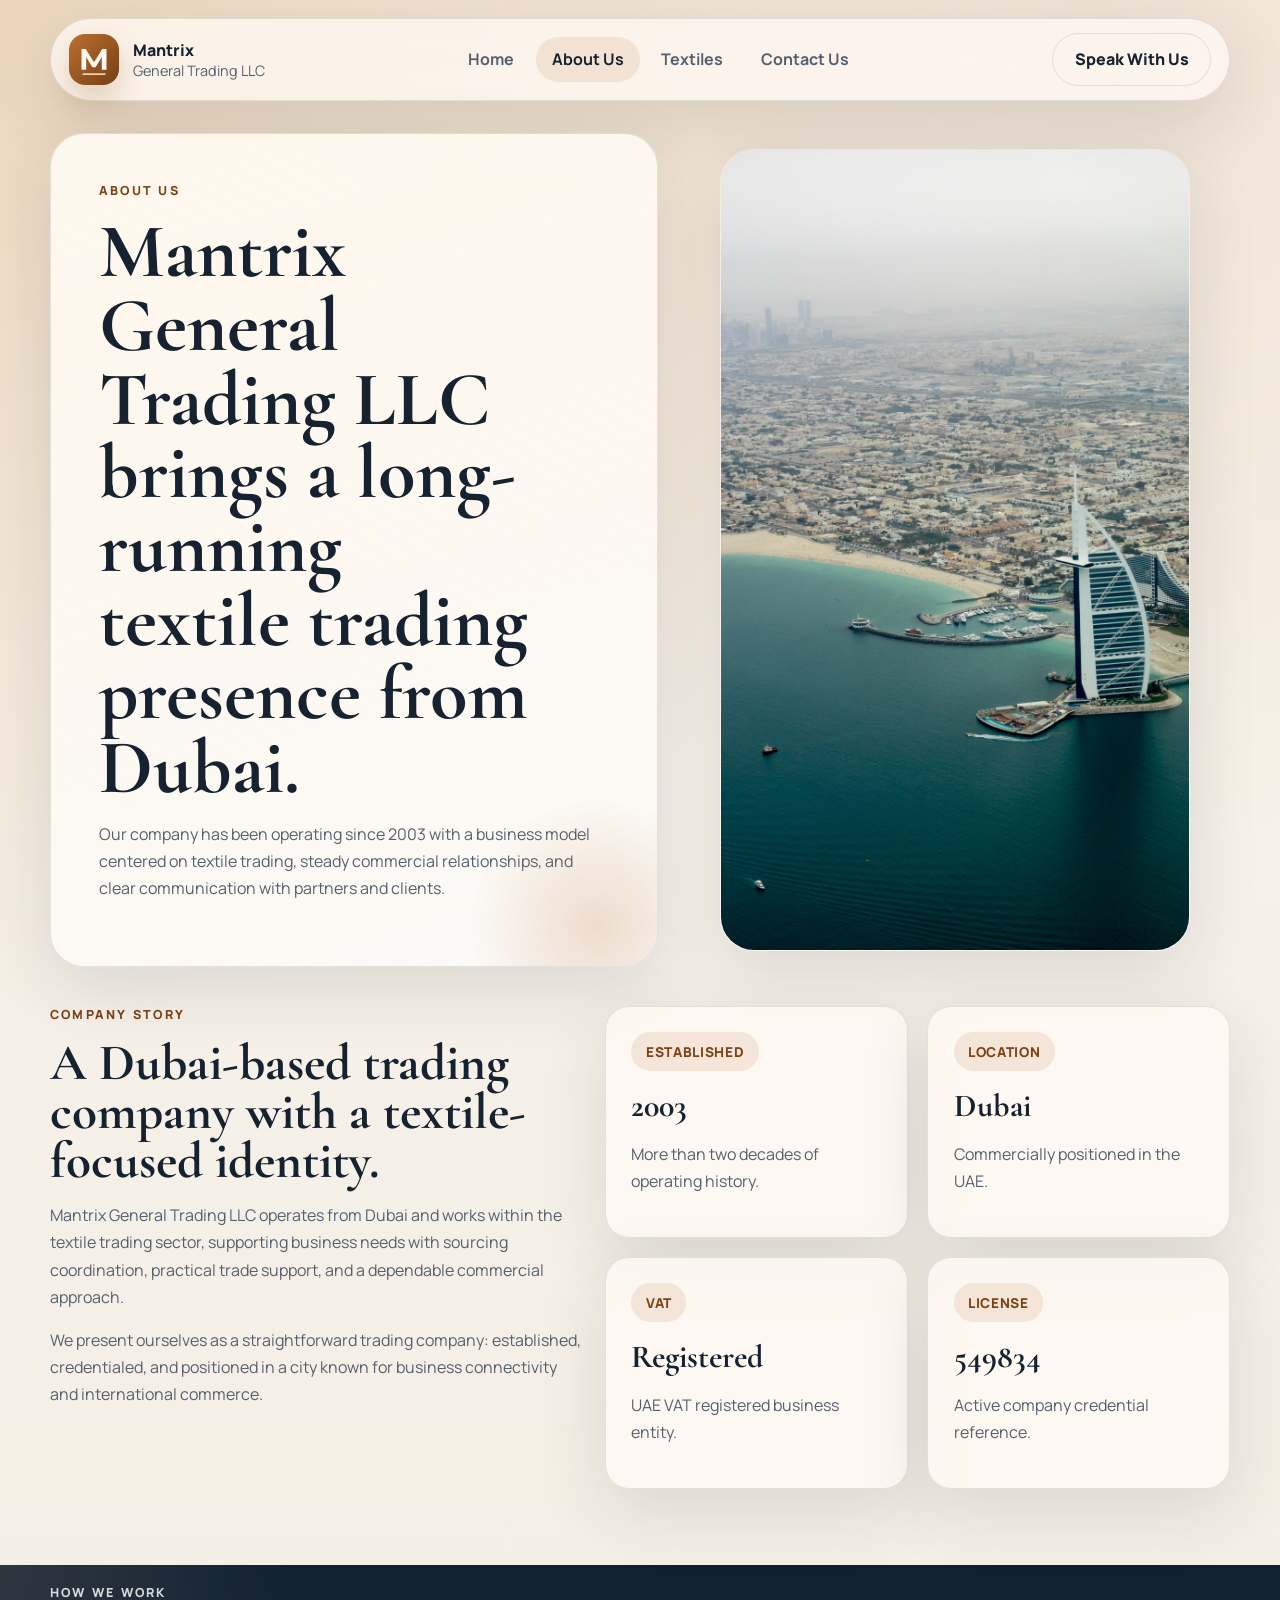
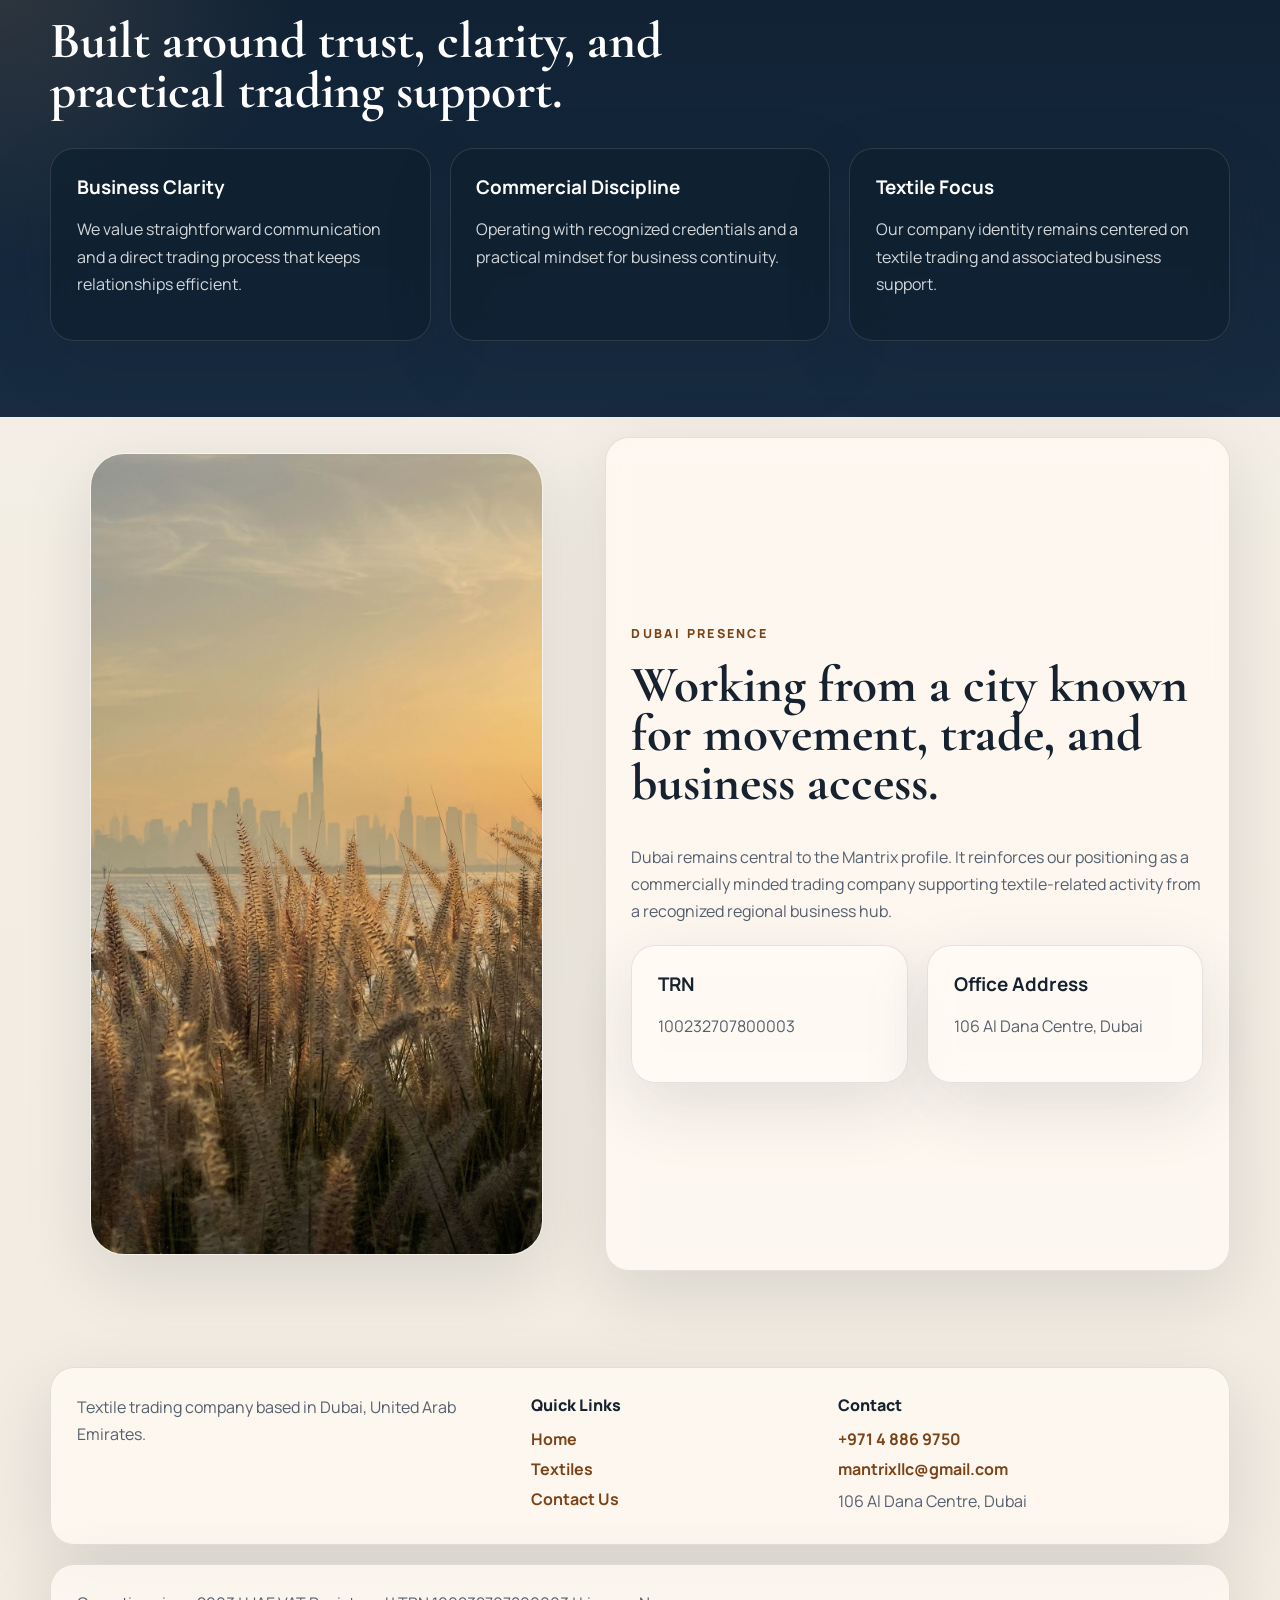
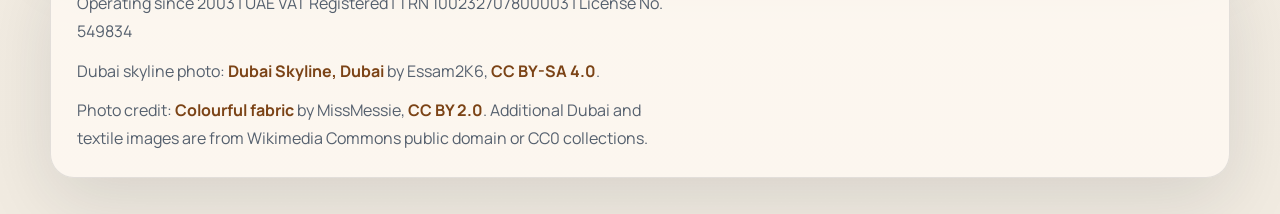
==== about.html @ de7cc956 "Remove footer website name" ====
<!DOCTYPE html>
<html lang="en">
<head>
  <meta charset="UTF-8">
  <meta name="viewport" content="width=device-width, initial-scale=1.0">
  <meta
    name="description"
    content="Learn about Mantrix General Trading LLC, a Dubai-based textile trading company operating since 2003."
  >
  <title>About Us | Mantrix General Trading LLC</title>
  <link rel="preconnect" href="https://fonts.googleapis.com">
  <link rel="preconnect" href="https://fonts.gstatic.com" crossorigin>
  <link href="https://fonts.googleapis.com/css2?family=Manrope:wght@400;500;700;800&family=Cormorant+Garamond:wght@600;700&display=swap" rel="stylesheet">
  <link rel="stylesheet" href="styles.css">
</head>
<body>
  <header class="site-header">
    <div class="shell nav-shell">
      <a class="brand" href="index.html">
        <img class="brand-logo" src="logo.svg" alt="Mantrix logo">
        <div>
          <p class="brand-name">Mantrix</p>
          <p class="brand-subtitle">General Trading LLC</p>
        </div>
      </a>
      <nav class="nav-links" aria-label="Primary navigation">
        <a class="nav-link" href="index.html">Home</a>
        <a class="nav-link is-active" href="about.html">About Us</a>
        <a class="nav-link" href="textiles.html">Textiles</a>
        <a class="nav-link" href="contact.html">Contact Us</a>
      </nav>
      <a class="button button-outline" href="contact.html">Speak With Us</a>
    </div>
  </header>

  <main>
    <section class="page-hero">
      <div class="shell page-hero-grid">
        <div class="page-hero-copy">
          <p class="eyebrow">About Us</p>
          <h1>Mantrix General Trading LLC brings a long-running textile trading presence from Dubai.</h1>
          <p class="lead">
            Our company has been operating since 2003 with a business model centered on textile trading, steady commercial
            relationships, and clear communication with partners and clients.
          </p>
        </div>
        <figure class="page-hero-image">
          <img src="images/dubai-aerial.jpg" alt="Dubai aerial view">
        </figure>
      </div>
    </section>

    <section class="section">
      <div class="shell split-layout">
        <div>
          <p class="eyebrow">Company Story</p>
          <h2>A Dubai-based trading company with a textile-focused identity.</h2>
          <p class="lead">
            Mantrix General Trading LLC operates from Dubai and works within the textile trading sector, supporting business
            needs with sourcing coordination, practical trade support, and a dependable commercial approach.
          </p>
          <p class="lead">
            We present ourselves as a straightforward trading company: established, credentialed, and positioned in a city
            known for business connectivity and international commerce.
          </p>
        </div>
        <div class="grid cards-2">
          <article class="metric-card">
            <span>Established</span>
            <strong>2003</strong>
            <p>More than two decades of operating history.</p>
          </article>
          <article class="metric-card">
            <span>Location</span>
            <strong>Dubai</strong>
            <p>Commercially positioned in the UAE.</p>
          </article>
          <article class="metric-card">
            <span>VAT</span>
            <strong>Registered</strong>
            <p>UAE VAT registered business entity.</p>
          </article>
          <article class="metric-card">
            <span>License</span>
            <strong>549834</strong>
            <p>Active company credential reference.</p>
          </article>
        </div>
      </div>
    </section>

    <section class="section section-dark">
      <div class="shell">
        <div class="section-heading section-heading-light">
          <p class="eyebrow">How We Work</p>
          <h2>Built around trust, clarity, and practical trading support.</h2>
        </div>
        <div class="grid cards-3">
          <article class="info-card info-card-dark">
            <h3>Business Clarity</h3>
            <p>We value straightforward communication and a direct trading process that keeps relationships efficient.</p>
          </article>
          <article class="info-card info-card-dark">
            <h3>Commercial Discipline</h3>
            <p>Operating with recognized credentials and a practical mindset for business continuity.</p>
          </article>
          <article class="info-card info-card-dark">
            <h3>Textile Focus</h3>
            <p>Our company identity remains centered on textile trading and associated business support.</p>
          </article>
        </div>
      </div>
    </section>

    <section class="section">
      <div class="shell feature-layout">
        <figure class="feature-image">
          <img src="images/dubai-skyline.jpg" alt="Dubai skyline view">
        </figure>
        <div class="feature-copy">
          <p class="eyebrow">Dubai Presence</p>
          <h2>Working from a city known for movement, trade, and business access.</h2>
          <p class="lead">
            Dubai remains central to the Mantrix profile. It reinforces our positioning as a commercially minded trading
            company supporting textile-related activity from a recognized regional business hub.
          </p>
          <div class="grid cards-2">
            <article class="info-card">
              <h3>TRN</h3>
              <p>100232707800003</p>
            </article>
            <article class="info-card">
              <h3>Office Address</h3>
              <p>106 Al Dana Centre, Dubai</p>
            </article>
          </div>
        </div>
      </div>
    </section>
  </main>

  <footer class="site-footer">
    <div class="shell footer-grid">
      <div>
        <p class="footer-copy">Textile trading company based in Dubai, United Arab Emirates.</p>
      </div>
      <div>
        <p class="footer-title">Quick Links</p>
        <a class="footer-link" href="index.html">Home</a>
        <a class="footer-link" href="textiles.html">Textiles</a>
        <a class="footer-link" href="contact.html">Contact Us</a>
      </div>
      <div>
        <p class="footer-title">Contact</p>
        <a class="footer-link" href="tel:+97148869750">+971 4 886 9750</a>
        <a class="footer-link" href="mailto:mantrixllc@gmail.com">mantrixllc@gmail.com</a>
        <p class="footer-copy">106 Al Dana Centre, Dubai</p>
      </div>
    </div>
    <div class="shell footer-meta">
      <p>Operating since 2003 | UAE VAT Registered | TRN 100232707800003 | License No. 549834</p>
      <p>
        Dubai skyline photo:
        <a href="https://commons.wikimedia.org/wiki/File:Dubai_Skyline,_Dubai.jpg">Dubai Skyline, Dubai</a>
        by Essam2K6,
        <a href="https://creativecommons.org/licenses/by-sa/4.0/">CC BY-SA 4.0</a>.
      </p>
      <p>
        Photo credit:
        <a href="https://commons.wikimedia.org/wiki/File:Colourful_fabric.jpg">Colourful fabric</a>
        by MissMessie,
        <a href="https://creativecommons.org/licenses/by/2.0/">CC BY 2.0</a>.
        Additional Dubai and textile images are from Wikimedia Commons public domain or CC0 collections.
      </p>
    </div>
  </footer>
</body>
</html>
---- styles.css ----
:root {
  --bg: #f4efe7;
  --surface: rgba(255, 250, 244, 0.78);
  --surface-dark: rgba(14, 31, 47, 0.72);
  --ink: #172230;
  --ink-soft: #55606e;
  --line: rgba(23, 34, 48, 0.11);
  --accent: #b46628;
  --accent-deep: #7b4316;
  --white: #ffffff;
  --shadow: 0 22px 70px rgba(26, 29, 41, 0.12);
  --radius-xl: 34px;
  --radius-lg: 24px;
  --container: 1180px;
}

* {
  box-sizing: border-box;
}

html {
  scroll-behavior: smooth;
}

body {
  margin: 0;
  color: var(--ink);
  font-family: "Manrope", sans-serif;
  background:
    radial-gradient(circle at top left, rgba(234, 211, 183, 0.9), transparent 28%),
    radial-gradient(circle at 85% 0%, rgba(180, 102, 40, 0.12), transparent 24%),
    linear-gradient(180deg, #f8f3eb 0%, #f1ebe1 100%);
}

img {
  display: block;
  max-width: 100%;
}

a {
  color: inherit;
  text-decoration: none;
}

.shell {
  width: min(calc(100% - 2rem), var(--container));
  margin: 0 auto;
}

.site-header {
  padding: 1.1rem 0 0;
}

.nav-shell {
  display: flex;
  align-items: center;
  justify-content: space-between;
  gap: 1rem;
  padding: 0.9rem 1.1rem;
  border: 1px solid var(--line);
  border-radius: 999px;
  background: rgba(255, 250, 244, 0.74);
  backdrop-filter: blur(18px);
  box-shadow: var(--shadow);
}

.brand {
  display: inline-flex;
  align-items: center;
  gap: 0.85rem;
}

.brand-logo {
  width: 3.15rem;
  height: 3.15rem;
  border-radius: 1rem;
  box-shadow: 0 14px 28px rgba(125, 68, 24, 0.2);
}

.brand-name,
.brand-subtitle,
.eyebrow,
.footer-title,
.footer-copy {
  margin: 0;
}

.brand-name {
  font-weight: 800;
  font-size: 1rem;
}

.brand-subtitle {
  font-size: 0.9rem;
  color: var(--ink-soft);
}

.nav-links {
  display: flex;
  flex-wrap: wrap;
  gap: 0.35rem;
  justify-content: center;
}

.nav-link {
  padding: 0.72rem 1rem;
  border-radius: 999px;
  font-weight: 700;
  color: var(--ink-soft);
}

.nav-link:hover,
.nav-link.is-active {
  background: rgba(180, 102, 40, 0.12);
  color: var(--ink);
}

.button {
  display: inline-flex;
  align-items: center;
  justify-content: center;
  min-height: 3rem;
  padding: 0.9rem 1.35rem;
  border-radius: 999px;
  border: 1px solid transparent;
  background: linear-gradient(135deg, var(--accent), var(--accent-deep));
  color: var(--white);
  font-weight: 800;
}

.button-outline,
.button-ghost {
  background: transparent;
  color: var(--ink);
  border-color: var(--line);
}

.hero-home,
.page-hero {
  padding: 2rem 0 1.2rem;
}

.hero-grid,
.page-hero-grid,
.split-layout,
.feature-layout,
.contact-layout,
.showcase-layout {
  display: grid;
  gap: 1.4rem;
}

.hero-grid,
.page-hero-grid {
  grid-template-columns: minmax(0, 1.05fr) minmax(320px, 0.95fr);
  align-items: stretch;
}

.hero-copy,
.page-hero-copy,
.detail-card,
.info-card,
.metric-card,
.contact-panel,
.cta-panel,
.feature-copy {
  border: 1px solid var(--line);
  box-shadow: var(--shadow);
}

.hero-copy,
.page-hero-copy {
  padding: 3rem;
  border-radius: var(--radius-xl);
  background: linear-gradient(160deg, rgba(255, 249, 240, 0.96), rgba(255, 255, 255, 0.64));
  position: relative;
  overflow: hidden;
}

.hero-copy::after,
.page-hero-copy::after {
  content: "";
  position: absolute;
  width: 260px;
  height: 260px;
  right: -70px;
  bottom: -90px;
  border-radius: 50%;
  background: radial-gradient(circle, rgba(180, 102, 40, 0.2), transparent 70%);
}

.hero-visual,
.visual-stack {
  display: grid;
  gap: 1rem;
}

.hero-visual {
  grid-template-columns: minmax(0, 1.08fr) minmax(0, 0.92fr);
  align-items: stretch;
}

.photo-card,
.page-hero-image,
.feature-image,
.gallery-card {
  overflow: hidden;
  border-radius: var(--radius-xl);
  box-shadow: var(--shadow);
  border: 1px solid rgba(255, 255, 255, 0.32);
}

.page-hero-image,
.feature-image {
  min-height: 420px;
}

.photo-card img,
.page-hero-image img,
.feature-image img,
.gallery-card img {
  width: 100%;
  height: 100%;
  object-fit: cover;
}

.photo-tall {
  min-height: 600px;
}

.photo-short {
  min-height: 250px;
}

.detail-card,
.info-card,
.metric-card,
.contact-panel,
.cta-panel,
.feature-copy {
  padding: 1.6rem;
  border-radius: var(--radius-lg);
  background: var(--surface);
  backdrop-filter: blur(14px);
}

.eyebrow {
  margin-bottom: 1rem;
  text-transform: uppercase;
  letter-spacing: 0.18em;
  font-size: 0.78rem;
  color: var(--accent-deep);
  font-weight: 800;
}

h1,
h2,
h3 {
  margin-top: 0;
}

h1,
h2 {
  font-family: "Cormorant Garamond", serif;
  line-height: 0.96;
}

h1 {
  font-size: clamp(3rem, 6vw, 5.6rem);
  margin-bottom: 1rem;
  max-width: 12ch;
}

h2 {
  font-size: clamp(2.2rem, 4vw, 3.35rem);
  margin-bottom: 1rem;
}

h3 {
  font-size: 1.18rem;
  margin-bottom: 0.7rem;
}

.lead,
.detail-card p,
.info-card p,
.metric-card p,
.contact-panel p,
.footer-copy,
.gallery-card span,
.footer-meta p {
  color: var(--ink-soft);
  line-height: 1.7;
}

.hero-actions,
.cta-actions {
  display: flex;
  flex-wrap: wrap;
  gap: 0.85rem;
}

.hero-actions {
  margin-top: 1.8rem;
}

.hero-points {
  display: flex;
  flex-wrap: wrap;
  gap: 0.75rem;
  margin-top: 2rem;
}

.hero-points span,
.metric-card span {
  display: inline-flex;
  align-items: center;
  padding: 0.65rem 0.9rem;
  border-radius: 999px;
  background: rgba(180, 102, 40, 0.12);
  color: var(--accent-deep);
  font-size: 0.85rem;
  font-weight: 800;
  letter-spacing: 0.05em;
  text-transform: uppercase;
}

.section {
  padding: 1.2rem 0 4.8rem;
}

.section-dark {
  background:
    radial-gradient(circle at top left, rgba(224, 176, 124, 0.15), transparent 22%),
    linear-gradient(180deg, #102133 0%, #172b41 100%);
  color: var(--white);
}

.section-heading {
  max-width: 760px;
  margin-bottom: 2rem;
}

.section-heading-light h2,
.section-heading-light .eyebrow {
  color: var(--white);
}

.section-heading-light .eyebrow {
  opacity: 0.82;
}

.grid {
  display: grid;
  gap: 1.2rem;
}

.cards-2 {
  grid-template-columns: repeat(2, minmax(0, 1fr));
}

.cards-3,
.gallery-grid {
  grid-template-columns: repeat(3, minmax(0, 1fr));
}

.split-layout,
.feature-layout,
.contact-layout {
  grid-template-columns: minmax(0, 0.92fr) minmax(0, 1.08fr);
  align-items: start;
}

.feature-layout {
  align-items: stretch;
}

.feature-copy {
  display: grid;
  align-content: center;
  gap: 0.2rem;
}

.feature-copy-light,
.info-card-dark {
  background: var(--surface-dark);
  border-color: rgba(255, 255, 255, 0.12);
}

.feature-copy-light h2,
.feature-copy-light .lead,
.feature-copy-light .eyebrow,
.info-card-dark h3,
.info-card-dark p {
  color: var(--white);
}

.feature-copy-light .lead,
.info-card-dark p {
  opacity: 0.82;
}

.metric-card strong {
  display: block;
  margin: 0.9rem 0 0.45rem;
  font-size: 2rem;
  font-family: "Cormorant Garamond", serif;
}

.gallery-card {
  display: grid;
  background: rgba(255, 255, 255, 0.09);
}

.gallery-card img {
  min-height: 300px;
}

.gallery-card figcaption {
  display: grid;
  gap: 0.35rem;
  padding: 1.1rem 1.2rem 1.3rem;
  background: rgba(255, 250, 244, 0.93);
  color: var(--ink);
}

.gallery-card strong {
  font-size: 1rem;
}

.cta-panel {
  display: flex;
  align-items: center;
  justify-content: space-between;
  gap: 1.2rem;
  background: linear-gradient(135deg, #fff8ef, #f0ddc7);
}

.contact-layout {
  grid-template-columns: repeat(2, minmax(0, 1fr));
}

.contact-panel h2 {
  font-size: clamp(2rem, 3vw, 2.7rem);
}

.contact-list p {
  margin: 0 0 0.9rem;
}

.contact-list a,
.footer-link,
.footer-meta a {
  color: var(--accent-deep);
  font-weight: 700;
}

.site-footer {
  padding: 0 0 2.2rem;
}

.footer-grid,
.footer-meta {
  margin-top: 1.2rem;
  padding: 1.6rem;
  border-radius: var(--radius-lg);
  border: 1px solid var(--line);
  background: rgba(255, 250, 244, 0.76);
  box-shadow: var(--shadow);
}

.footer-grid {
  display: grid;
  grid-template-columns: 1.2fr 0.8fr 1fr;
  gap: 1rem;
}

.footer-title {
  margin-bottom: 0.75rem;
  font-weight: 800;
}

.footer-link {
  display: block;
  margin-bottom: 0.5rem;
}

.footer-meta {
  display: flex;
  flex-wrap: wrap;
  justify-content: space-between;
  gap: 0.8rem 2rem;
}

.footer-meta p {
  margin: 0;
  max-width: 600px;
}

@media (max-width: 1100px) {
  .nav-shell {
    flex-wrap: wrap;
    justify-content: center;
  }

  .hero-grid,
  .page-hero-grid,
  .split-layout,
  .feature-layout,
  .contact-layout {
    grid-template-columns: 1fr;
  }

  .photo-tall {
    min-height: 420px;
  }
}

@media (max-width: 820px) {
  .hero-visual,
  .cards-2,
  .cards-3,
  .gallery-grid,
  .footer-grid {
    grid-template-columns: 1fr;
  }

  .hero-copy,
  .page-hero-copy {
    padding: 2.2rem;
  }

  .cta-panel {
    flex-direction: column;
    align-items: flex-start;
  }
}

@media (max-width: 640px) {
  .site-header {
    padding-top: 0.8rem;
  }

  .nav-shell {
    padding: 1rem;
    border-radius: 26px;
  }

  .nav-links {
    width: 100%;
  }

  .nav-link {
    flex: 1 1 120px;
    text-align: center;
  }

  h1 {
    font-size: clamp(2.5rem, 14vw, 4rem);
    max-width: 100%;
  }

  h2 {
    line-height: 1;
  }

  .hero-copy,
  .page-hero-copy,
  .detail-card,
  .info-card,
  .metric-card,
  .contact-panel,
  .cta-panel,
  .feature-copy,
  .footer-grid,
  .footer-meta {
    padding: 1.35rem;
  }

  .photo-tall,
  .photo-short,
  .gallery-card img {
    min-height: 240px;
  }
}
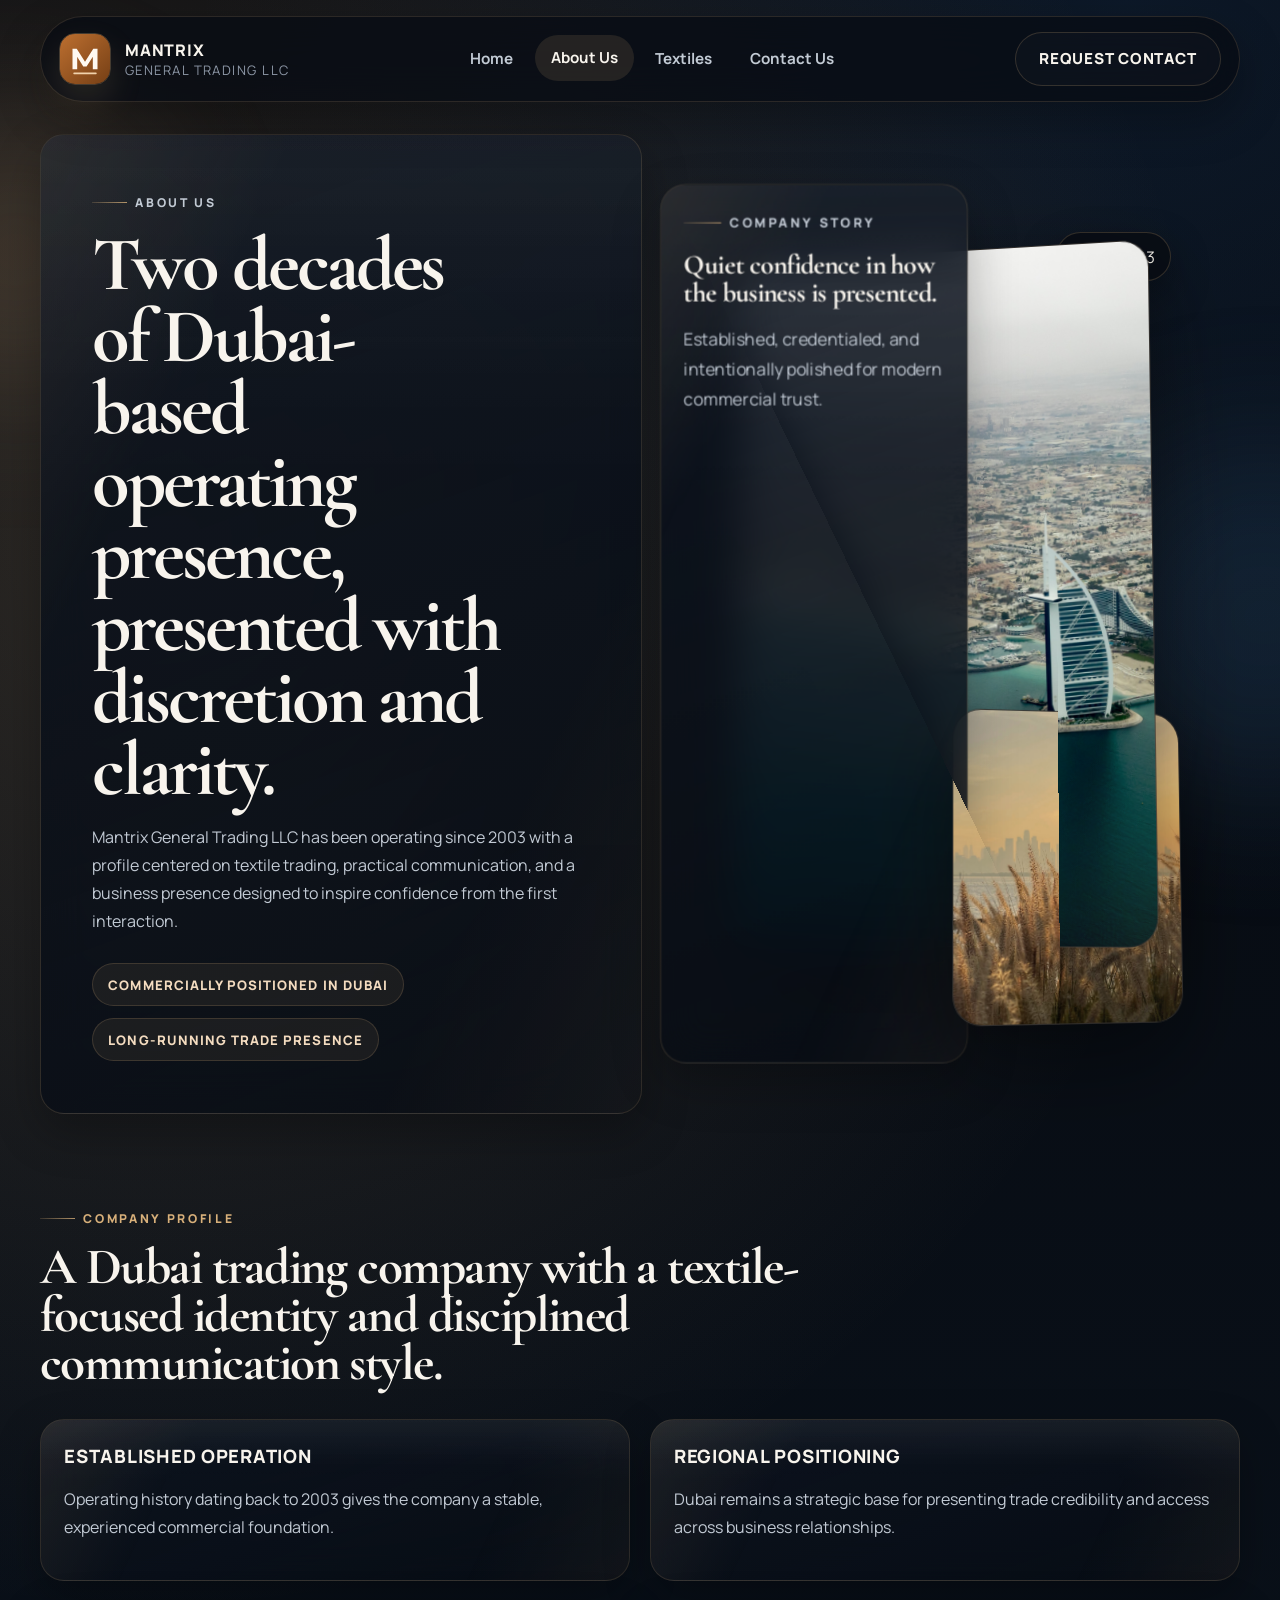
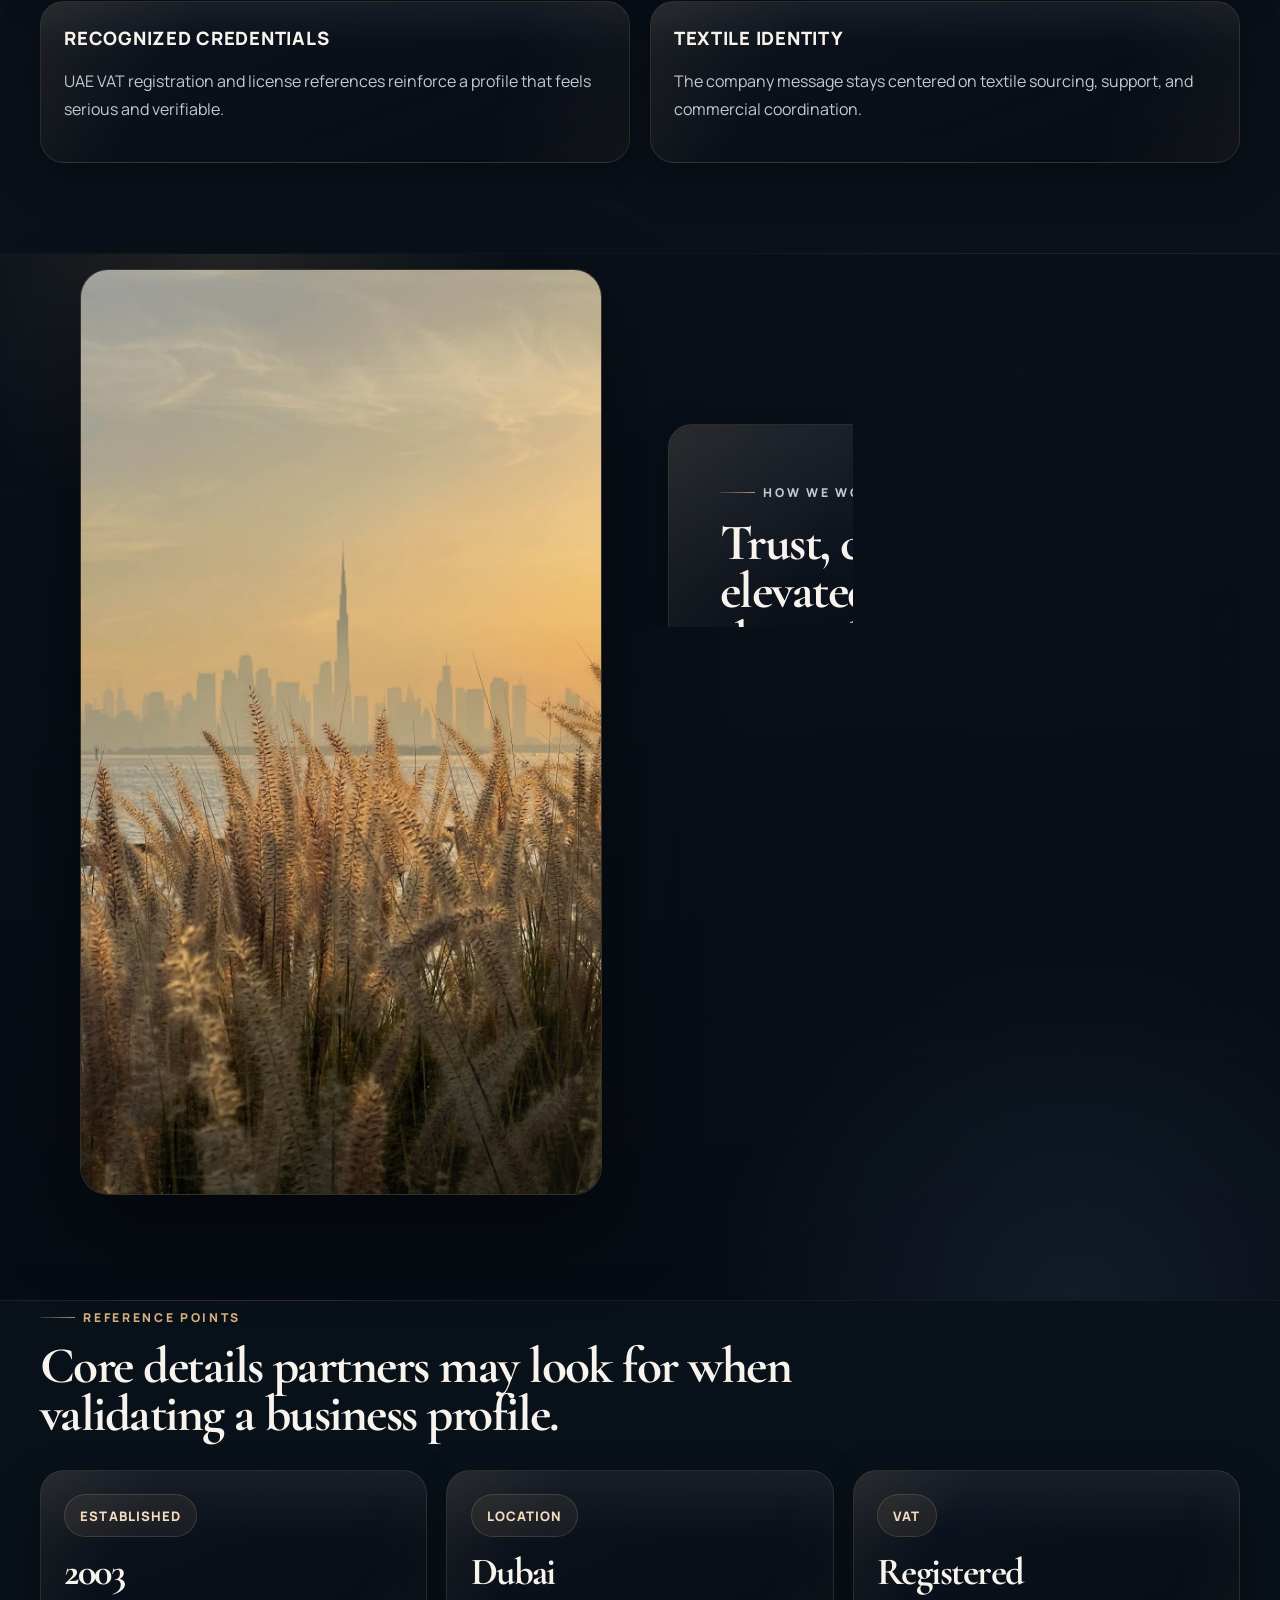
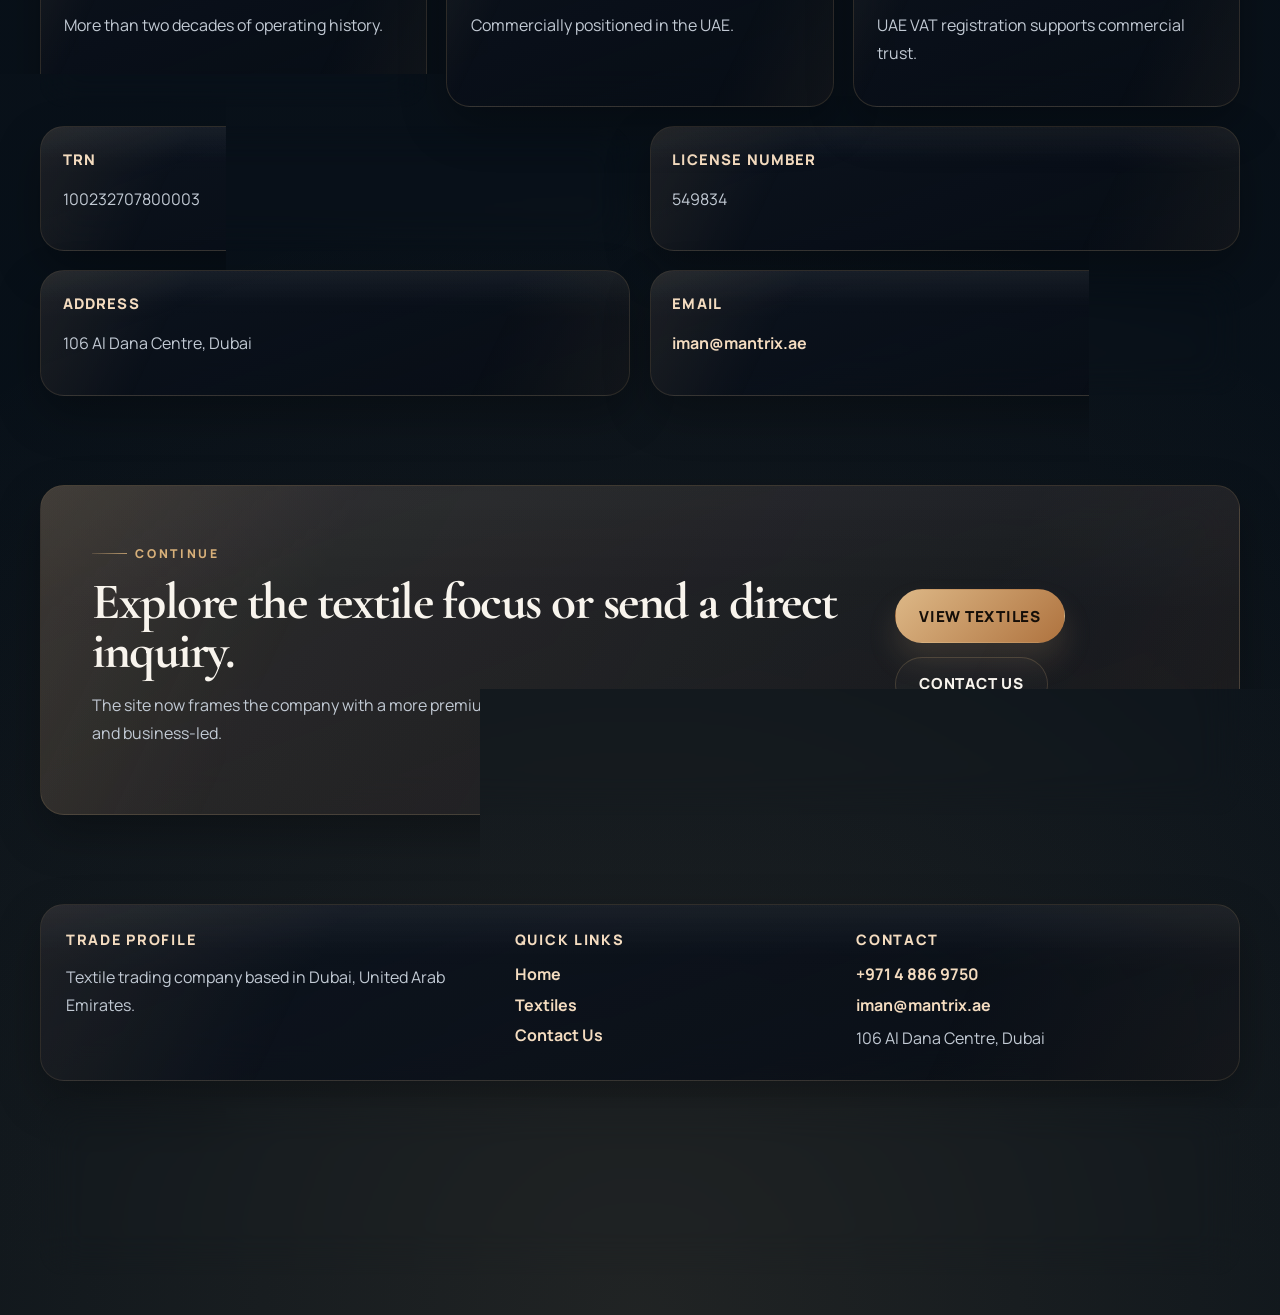
==== commit 77e1ed77: "Upgrade contact flow and luxury redesign" ====
--- a/about.html
+++ b/about.html
@@ -12,6 +12,7 @@
   <link rel="preconnect" href="https://fonts.gstatic.com" crossorigin>
   <link href="https://fonts.googleapis.com/css2?family=Manrope:wght@400;500;700;800&family=Cormorant+Garamond:wght@600;700&display=swap" rel="stylesheet">
   <link rel="stylesheet" href="styles.css">
+  <script src="script.js" defer></script>
 </head>
 <body>
   <header class="site-header">
@@ -29,111 +30,149 @@
         <a class="nav-link" href="textiles.html">Textiles</a>
         <a class="nav-link" href="contact.html">Contact Us</a>
       </nav>
-      <a class="button button-outline" href="contact.html">Speak With Us</a>
+      <a class="button button-secondary" href="contact.html">Request Contact</a>
     </div>
   </header>
 
   <main>
     <section class="page-hero">
       <div class="shell page-hero-grid">
-        <div class="page-hero-copy">
+        <div class="page-hero-copy" data-reveal>
           <p class="eyebrow">About Us</p>
-          <h1>Mantrix General Trading LLC brings a long-running textile trading presence from Dubai.</h1>
+          <h1>Two decades of Dubai-based operating presence, presented with discretion and clarity.</h1>
           <p class="lead">
-            Our company has been operating since 2003 with a business model centered on textile trading, steady commercial
-            relationships, and clear communication with partners and clients.
+            Mantrix General Trading LLC has been operating since 2003 with a profile centered on textile trading,
+            practical communication, and a business presence designed to inspire confidence from the first interaction.
           </p>
-        </div>
-        <figure class="page-hero-image">
-          <img src="images/dubai-aerial.jpg" alt="Dubai aerial view">
+          <div class="hero-points">
+            <span>Commercially Positioned In Dubai</span>
+            <span>Long-Running Trade Presence</span>
+          </div>
+        </div>
+        <div class="mini-stage" data-tilt-stage data-reveal>
+          <div class="mini-stage-inner">
+            <figure class="mini-card mini-card-main">
+              <img src="images/dubai-aerial.jpg" alt="Dubai aerial view">
+            </figure>
+            <figure class="mini-card mini-card-accent">
+              <img src="images/dubai-skyline.jpg" alt="Dubai skyline">
+            </figure>
+            <div class="mini-pill">Since 2003</div>
+            <article class="scene-note mini-note">
+              <p class="eyebrow">Company Story</p>
+              <h2>Quiet confidence in how the business is presented.</h2>
+              <p>Established, credentialed, and intentionally polished for modern commercial trust.</p>
+            </article>
+          </div>
+        </div>
+      </div>
+    </section>
+
+    <section class="section">
+      <div class="shell">
+        <div class="section-head" data-reveal>
+          <p class="eyebrow">Company Profile</p>
+          <h2>A Dubai trading company with a textile-focused identity and disciplined communication style.</h2>
+        </div>
+        <div class="cards-grid cards-two">
+          <article class="info-card" data-reveal>
+            <h3>Established Operation</h3>
+            <p>Operating history dating back to 2003 gives the company a stable, experienced commercial foundation.</p>
+          </article>
+          <article class="info-card" data-reveal>
+            <h3>Regional Positioning</h3>
+            <p>Dubai remains a strategic base for presenting trade credibility and access across business relationships.</p>
+          </article>
+          <article class="info-card" data-reveal>
+            <h3>Recognized Credentials</h3>
+            <p>UAE VAT registration and license references reinforce a profile that feels serious and verifiable.</p>
+          </article>
+          <article class="info-card" data-reveal>
+            <h3>Textile Identity</h3>
+            <p>The company message stays centered on textile sourcing, support, and commercial coordination.</p>
+          </article>
+        </div>
+      </div>
+    </section>
+
+    <section class="section section-dark">
+      <div class="shell feature-layout">
+        <figure class="media-card" data-reveal>
+          <img src="images/dubai-skyline.jpg" alt="Dubai skyline view">
         </figure>
+        <div class="feature-copy" data-reveal>
+          <p class="eyebrow">How We Work</p>
+          <h2>Trust, clarity, and a more elevated business tone shape the Mantrix approach.</h2>
+          <p class="lead">
+            The updated presentation reflects the way the business wants to be perceived: composed, confident, and ready
+            for direct commercial conversation rather than cluttered marketing language.
+          </p>
+          <ul>
+            <li>Clear communication that supports efficient business decisions.</li>
+            <li>Practical commercial tone suited to textile trade relationships.</li>
+            <li>Premium visual polish without losing credibility or restraint.</li>
+          </ul>
+        </div>
       </div>
     </section>
 
     <section class="section">
-      <div class="shell split-layout">
-        <div>
-          <p class="eyebrow">Company Story</p>
-          <h2>A Dubai-based trading company with a textile-focused identity.</h2>
-          <p class="lead">
-            Mantrix General Trading LLC operates from Dubai and works within the textile trading sector, supporting business
-            needs with sourcing coordination, practical trade support, and a dependable commercial approach.
-          </p>
-          <p class="lead">
-            We present ourselves as a straightforward trading company: established, credentialed, and positioned in a city
-            known for business connectivity and international commerce.
-          </p>
-        </div>
-        <div class="grid cards-2">
-          <article class="metric-card">
+      <div class="shell">
+        <div class="section-head" data-reveal>
+          <p class="eyebrow">Reference Points</p>
+          <h2>Core details partners may look for when validating a business profile.</h2>
+        </div>
+        <div class="hero-metrics">
+          <article class="metric-card" data-reveal>
             <span>Established</span>
             <strong>2003</strong>
             <p>More than two decades of operating history.</p>
           </article>
-          <article class="metric-card">
+          <article class="metric-card" data-reveal>
             <span>Location</span>
             <strong>Dubai</strong>
             <p>Commercially positioned in the UAE.</p>
           </article>
-          <article class="metric-card">
+          <article class="metric-card" data-reveal>
             <span>VAT</span>
             <strong>Registered</strong>
-            <p>UAE VAT registered business entity.</p>
-          </article>
-          <article class="metric-card">
-            <span>License</span>
-            <strong>549834</strong>
-            <p>Active company credential reference.</p>
-          </article>
-        </div>
-      </div>
-    </section>
-
-    <section class="section section-dark">
-      <div class="shell">
-        <div class="section-heading section-heading-light">
-          <p class="eyebrow">How We Work</p>
-          <h2>Built around trust, clarity, and practical trading support.</h2>
-        </div>
-        <div class="grid cards-3">
-          <article class="info-card info-card-dark">
-            <h3>Business Clarity</h3>
-            <p>We value straightforward communication and a direct trading process that keeps relationships efficient.</p>
-          </article>
-          <article class="info-card info-card-dark">
-            <h3>Commercial Discipline</h3>
-            <p>Operating with recognized credentials and a practical mindset for business continuity.</p>
-          </article>
-          <article class="info-card info-card-dark">
-            <h3>Textile Focus</h3>
-            <p>Our company identity remains centered on textile trading and associated business support.</p>
+            <p>UAE VAT registration supports commercial trust.</p>
+          </article>
+        </div>
+        <div class="detail-grid">
+          <article class="detail-panel" data-reveal>
+            <strong>TRN</strong>
+            <p>100232707800003</p>
+          </article>
+          <article class="detail-panel" data-reveal>
+            <strong>License Number</strong>
+            <p>549834</p>
+          </article>
+          <article class="detail-panel" data-reveal>
+            <strong>Address</strong>
+            <p>106 Al Dana Centre, Dubai</p>
+          </article>
+          <article class="detail-panel" data-reveal>
+            <strong>Email</strong>
+            <p><a href="mailto:iman@mantrix.ae">iman@mantrix.ae</a></p>
           </article>
         </div>
       </div>
     </section>
 
     <section class="section">
-      <div class="shell feature-layout">
-        <figure class="feature-image">
-          <img src="images/dubai-skyline.jpg" alt="Dubai skyline view">
-        </figure>
-        <div class="feature-copy">
-          <p class="eyebrow">Dubai Presence</p>
-          <h2>Working from a city known for movement, trade, and business access.</h2>
+      <div class="shell cta-panel" data-reveal>
+        <div>
+          <p class="eyebrow">Continue</p>
+          <h2>Explore the textile focus or send a direct inquiry.</h2>
           <p class="lead">
-            Dubai remains central to the Mantrix profile. It reinforces our positioning as a commercially minded trading
-            company supporting textile-related activity from a recognized regional business hub.
+            The site now frames the company with a more premium visual language while keeping the facts practical and
+            business-led.
           </p>
-          <div class="grid cards-2">
-            <article class="info-card">
-              <h3>TRN</h3>
-              <p>100232707800003</p>
-            </article>
-            <article class="info-card">
-              <h3>Office Address</h3>
-              <p>106 Al Dana Centre, Dubai</p>
-            </article>
-          </div>
+        </div>
+        <div class="cta-actions">
+          <a class="button" href="textiles.html">View Textiles</a>
+          <a class="button button-ghost" href="contact.html">Contact Us</a>
         </div>
       </div>
     </section>
@@ -142,6 +181,7 @@
   <footer class="site-footer">
     <div class="shell footer-grid">
       <div>
+        <p class="footer-title">Trade Profile</p>
         <p class="footer-copy">Textile trading company based in Dubai, United Arab Emirates.</p>
       </div>
       <div>
@@ -153,25 +193,13 @@
       <div>
         <p class="footer-title">Contact</p>
         <a class="footer-link" href="tel:+97148869750">+971 4 886 9750</a>
-        <a class="footer-link" href="mailto:mantrixllc@gmail.com">mantrixllc@gmail.com</a>
+        <a class="footer-link" href="mailto:iman@mantrix.ae">iman@mantrix.ae</a>
         <p class="footer-copy">106 Al Dana Centre, Dubai</p>
       </div>
     </div>
     <div class="shell footer-meta">
       <p>Operating since 2003 | UAE VAT Registered | TRN 100232707800003 | License No. 549834</p>
-      <p>
-        Dubai skyline photo:
-        <a href="https://commons.wikimedia.org/wiki/File:Dubai_Skyline,_Dubai.jpg">Dubai Skyline, Dubai</a>
-        by Essam2K6,
-        <a href="https://creativecommons.org/licenses/by-sa/4.0/">CC BY-SA 4.0</a>.
-      </p>
-      <p>
-        Photo credit:
-        <a href="https://commons.wikimedia.org/wiki/File:Colourful_fabric.jpg">Colourful fabric</a>
-        by MissMessie,
-        <a href="https://creativecommons.org/licenses/by/2.0/">CC BY 2.0</a>.
-        Additional Dubai and textile images are from Wikimedia Commons public domain or CC0 collections.
-      </p>
+      <p>Dubai and textile imagery sourced from previously credited Wikimedia Commons assets.</p>
     </div>
   </footer>
 </body>
--- a/styles.css
+++ b/styles.css
@@ -1,17 +1,21 @@
 :root {
-  --bg: #f4efe7;
-  --surface: rgba(255, 250, 244, 0.78);
-  --surface-dark: rgba(14, 31, 47, 0.72);
-  --ink: #172230;
-  --ink-soft: #55606e;
-  --line: rgba(23, 34, 48, 0.11);
-  --accent: #b46628;
-  --accent-deep: #7b4316;
-  --white: #ffffff;
-  --shadow: 0 22px 70px rgba(26, 29, 41, 0.12);
+  --bg: #060a11;
+  --bg-deep: #0a1019;
+  --surface: rgba(11, 18, 29, 0.74);
+  --surface-strong: rgba(13, 21, 33, 0.9);
+  --line: rgba(216, 176, 122, 0.18);
+  --line-strong: rgba(216, 176, 122, 0.34);
+  --gold: #d8b07a;
+  --gold-deep: #9f6739;
+  --gold-soft: #f4dcc0;
+  --white: #f8f4ed;
+  --mist: #c2cad4;
+  --muted: #8d97a6;
+  --shadow: 0 30px 90px rgba(0, 0, 0, 0.48);
+  --shadow-soft: 0 18px 46px rgba(0, 0, 0, 0.28);
   --radius-xl: 34px;
   --radius-lg: 24px;
-  --container: 1180px;
+  --container: 1200px;
 }
 
 * {
@@ -24,12 +28,43 @@
 
 body {
   margin: 0;
-  color: var(--ink);
+  min-height: 100vh;
+  overflow-x: hidden;
+  color: var(--white);
   font-family: "Manrope", sans-serif;
   background:
-    radial-gradient(circle at top left, rgba(234, 211, 183, 0.9), transparent 28%),
-    radial-gradient(circle at 85% 0%, rgba(180, 102, 40, 0.12), transparent 24%),
-    linear-gradient(180deg, #f8f3eb 0%, #f1ebe1 100%);
+    radial-gradient(circle at 12% 12%, rgba(216, 176, 122, 0.18), transparent 26%),
+    radial-gradient(circle at 88% 0%, rgba(49, 101, 160, 0.18), transparent 20%),
+    radial-gradient(circle at 50% 100%, rgba(216, 176, 122, 0.12), transparent 25%),
+    linear-gradient(180deg, #05080e 0%, #0a111a 40%, #071018 100%);
+}
+
+body::before,
+body::after {
+  content: "";
+  position: fixed;
+  border-radius: 999px;
+  filter: blur(70px);
+  pointer-events: none;
+  z-index: -1;
+  animation: ambient-float 18s ease-in-out infinite;
+}
+
+body::before {
+  top: 12%;
+  left: -8rem;
+  width: 18rem;
+  height: 18rem;
+  background: rgba(216, 176, 122, 0.16);
+}
+
+body::after {
+  right: -10rem;
+  bottom: 12%;
+  width: 22rem;
+  height: 22rem;
+  background: rgba(67, 116, 169, 0.16);
+  animation-duration: 22s;
 }
 
 img {
@@ -42,13 +77,22 @@
   text-decoration: none;
 }
 
+button,
+input,
+textarea {
+  font: inherit;
+}
+
 .shell {
-  width: min(calc(100% - 2rem), var(--container));
+  width: min(calc(100% - 2.5rem), var(--container));
   margin: 0 auto;
 }
 
 .site-header {
-  padding: 1.1rem 0 0;
+  position: sticky;
+  top: 0;
+  z-index: 40;
+  padding: 1rem 0 0;
 }
 
 .nav-shell {
@@ -56,448 +100,872 @@
   align-items: center;
   justify-content: space-between;
   gap: 1rem;
-  padding: 0.9rem 1.1rem;
-  border: 1px solid var(--line);
+  padding: 0.95rem 1.15rem;
+  border: 1px solid rgba(216, 176, 122, 0.16);
   border-radius: 999px;
-  background: rgba(255, 250, 244, 0.74);
-  backdrop-filter: blur(18px);
-  box-shadow: var(--shadow);
+  background: rgba(7, 12, 19, 0.74);
+  backdrop-filter: blur(20px);
+  box-shadow: var(--shadow-soft);
 }
 
 .brand {
   display: inline-flex;
   align-items: center;
   gap: 0.85rem;
+  min-width: 0;
 }
 
 .brand-logo {
-  width: 3.15rem;
-  height: 3.15rem;
+  width: 3.25rem;
+  height: 3.25rem;
   border-radius: 1rem;
-  box-shadow: 0 14px 28px rgba(125, 68, 24, 0.2);
+  border: 1px solid rgba(216, 176, 122, 0.28);
+  box-shadow: 0 16px 34px rgba(216, 176, 122, 0.14);
 }
 
 .brand-name,
 .brand-subtitle,
 .eyebrow,
+.footer-copy,
 .footer-title,
-.footer-copy {
+.footer-meta p {
   margin: 0;
 }
 
 .brand-name {
+  font-size: 1rem;
   font-weight: 800;
-  font-size: 1rem;
+  letter-spacing: 0.05em;
+  text-transform: uppercase;
 }
 
 .brand-subtitle {
-  font-size: 0.9rem;
-  color: var(--ink-soft);
+  color: var(--muted);
+  font-size: 0.82rem;
+  letter-spacing: 0.11em;
+  text-transform: uppercase;
 }
 
 .nav-links {
   display: flex;
   flex-wrap: wrap;
+  justify-content: center;
   gap: 0.35rem;
-  justify-content: center;
 }
 
 .nav-link {
-  padding: 0.72rem 1rem;
+  padding: 0.8rem 1rem;
   border-radius: 999px;
+  color: var(--mist);
+  font-size: 0.95rem;
   font-weight: 700;
-  color: var(--ink-soft);
+  transition: color 180ms ease, background 180ms ease, transform 180ms ease;
 }
 
 .nav-link:hover,
 .nav-link.is-active {
-  background: rgba(180, 102, 40, 0.12);
-  color: var(--ink);
+  color: var(--white);
+  background: rgba(216, 176, 122, 0.12);
+  transform: translateY(-1px);
 }
 
 .button {
   display: inline-flex;
   align-items: center;
   justify-content: center;
-  min-height: 3rem;
-  padding: 0.9rem 1.35rem;
+  min-height: 3.2rem;
+  padding: 0.95rem 1.45rem;
+  border: 1px solid transparent;
   border-radius: 999px;
-  border: 1px solid transparent;
-  background: linear-gradient(135deg, var(--accent), var(--accent-deep));
+  background: linear-gradient(135deg, #ddb887 0%, #af733f 100%);
+  color: #150e08;
+  font-size: 0.95rem;
+  font-weight: 800;
+  letter-spacing: 0.05em;
+  text-transform: uppercase;
+  box-shadow: 0 18px 30px rgba(216, 176, 122, 0.16);
+  transition: transform 180ms ease, box-shadow 180ms ease, border-color 180ms ease, background 180ms ease;
+}
+
+.button:hover {
+  transform: translateY(-2px);
+  box-shadow: 0 22px 38px rgba(216, 176, 122, 0.22);
+}
+
+.button-secondary,
+.button-ghost {
+  background: rgba(255, 255, 255, 0.02);
   color: var(--white);
-  font-weight: 800;
-}
-
-.button-outline,
-.button-ghost {
-  background: transparent;
-  color: var(--ink);
-  border-color: var(--line);
+  border-color: rgba(216, 176, 122, 0.2);
+  box-shadow: none;
+}
+
+.button-ghost:hover,
+.button-secondary:hover {
+  background: rgba(216, 176, 122, 0.08);
+}
+
+.button:disabled {
+  cursor: wait;
+  opacity: 0.72;
+  transform: none;
 }
 
 .hero-home,
 .page-hero {
-  padding: 2rem 0 1.2rem;
+  padding: 2rem 0 5.5rem;
+}
+
+.section {
+  position: relative;
+  padding: 0 0 5.6rem;
 }
 
 .hero-grid,
 .page-hero-grid,
-.split-layout,
 .feature-layout,
-.contact-layout,
-.showcase-layout {
+.form-layout {
   display: grid;
-  gap: 1.4rem;
-}
-
-.hero-grid,
-.page-hero-grid {
-  grid-template-columns: minmax(0, 1.05fr) minmax(320px, 0.95fr);
+  gap: 1.6rem;
+}
+
+.hero-grid {
+  grid-template-columns: minmax(0, 0.98fr) minmax(360px, 1.02fr);
+  align-items: center;
+}
+
+.page-hero-grid,
+.feature-layout,
+.form-layout {
+  grid-template-columns: minmax(0, 1fr) minmax(320px, 0.95fr);
   align-items: stretch;
 }
 
 .hero-copy,
 .page-hero-copy,
-.detail-card,
 .info-card,
 .metric-card,
-.contact-panel,
+.scene-note,
+.feature-copy,
 .cta-panel,
-.feature-copy {
+.contact-card,
+.form-panel,
+.detail-panel,
+.quote-panel,
+.footer-grid,
+.footer-meta,
+.gallery-card figcaption {
+  position: relative;
+  overflow: hidden;
   border: 1px solid var(--line);
-  box-shadow: var(--shadow);
-}
-
-.hero-copy,
-.page-hero-copy {
-  padding: 3rem;
-  border-radius: var(--radius-xl);
-  background: linear-gradient(160deg, rgba(255, 249, 240, 0.96), rgba(255, 255, 255, 0.64));
-  position: relative;
-  overflow: hidden;
-}
-
-.hero-copy::after,
-.page-hero-copy::after {
+  border-radius: var(--radius-lg);
+  background:
+    linear-gradient(180deg, rgba(255, 255, 255, 0.03), transparent 26%),
+    linear-gradient(160deg, rgba(12, 19, 30, 0.92), rgba(7, 12, 20, 0.76));
+  box-shadow: var(--shadow-soft);
+  backdrop-filter: blur(20px);
+}
+
+.hero-copy::before,
+.page-hero-copy::before,
+.info-card::before,
+.metric-card::before,
+.scene-note::before,
+.feature-copy::before,
+.cta-panel::before,
+.contact-card::before,
+.form-panel::before,
+.detail-panel::before,
+.quote-panel::before,
+.footer-grid::before,
+.footer-meta::before,
+.gallery-card figcaption::before {
   content: "";
   position: absolute;
-  width: 260px;
-  height: 260px;
-  right: -70px;
-  bottom: -90px;
+  inset: 0;
+  background:
+    linear-gradient(115deg, rgba(216, 176, 122, 0.16), transparent 24%, transparent 74%, rgba(216, 176, 122, 0.1)),
+    linear-gradient(180deg, rgba(255, 255, 255, 0.05), transparent 38%);
+  opacity: 0.55;
+  pointer-events: none;
+}
+
+.hero-copy,
+.page-hero-copy,
+.feature-copy,
+.cta-panel,
+.form-panel,
+.detail-panel,
+.quote-panel {
+  padding: clamp(2rem, 4vw, 3.2rem);
+}
+
+.eyebrow {
+  position: relative;
+  z-index: 1;
+  display: inline-flex;
+  align-items: center;
+  gap: 0.5rem;
+  margin-bottom: 1rem;
+  color: var(--gold);
+  font-size: 0.76rem;
+  font-weight: 800;
+  letter-spacing: 0.22em;
+  text-transform: uppercase;
+}
+
+.eyebrow::before {
+  content: "";
+  width: 2.2rem;
+  height: 1px;
+  background: linear-gradient(90deg, rgba(216, 176, 122, 0.18), rgba(216, 176, 122, 0.8));
+}
+
+h1,
+h2,
+h3 {
+  position: relative;
+  z-index: 1;
+  margin-top: 0;
+}
+
+h1,
+h2 {
+  font-family: "Cormorant Garamond", serif;
+  font-weight: 700;
+  line-height: 0.94;
+}
+
+h1 {
+  margin-bottom: 1rem;
+  font-size: clamp(3.1rem, 6vw, 6rem);
+  letter-spacing: -0.04em;
+  max-width: 11ch;
+}
+
+h2 {
+  margin-bottom: 1rem;
+  font-size: clamp(2.4rem, 4vw, 3.75rem);
+  letter-spacing: -0.03em;
+}
+
+h3 {
+  margin-bottom: 0.65rem;
+  font-size: 1.15rem;
+  font-weight: 800;
+  letter-spacing: 0.04em;
+  text-transform: uppercase;
+}
+
+.lead,
+.hero-copy p,
+.page-hero-copy p,
+.feature-copy p,
+.info-card p,
+.metric-card p,
+.scene-note p,
+.contact-card p,
+.detail-panel p,
+.quote-panel p,
+.footer-copy,
+.footer-meta p,
+.gallery-card span {
+  position: relative;
+  z-index: 1;
+  color: var(--mist);
+  line-height: 1.75;
+}
+
+.hero-actions,
+.cta-actions,
+.form-submit-row {
+  position: relative;
+  z-index: 1;
+  display: flex;
+  flex-wrap: wrap;
+  gap: 0.9rem;
+}
+
+.hero-actions {
+  margin-top: 2rem;
+}
+
+.hero-points {
+  position: relative;
+  z-index: 1;
+  display: flex;
+  flex-wrap: wrap;
+  gap: 0.75rem;
+  margin-top: 1.8rem;
+}
+
+.hero-points span,
+.metric-card span,
+.micro-pill {
+  display: inline-flex;
+  align-items: center;
+  gap: 0.45rem;
+  padding: 0.72rem 0.95rem;
+  border: 1px solid rgba(216, 176, 122, 0.18);
+  border-radius: 999px;
+  background: rgba(216, 176, 122, 0.08);
+  color: var(--gold-soft);
+  font-size: 0.82rem;
+  font-weight: 800;
+  letter-spacing: 0.08em;
+  text-transform: uppercase;
+}
+
+.hero-metrics,
+.cards-grid,
+.detail-grid,
+.contact-cards,
+.gallery-grid,
+.footer-grid {
+  display: grid;
+  gap: 1.2rem;
+}
+
+.hero-metrics {
+  position: relative;
+  z-index: 1;
+  grid-template-columns: repeat(3, minmax(0, 1fr));
+  margin-top: 2rem;
+}
+
+.cards-three,
+.gallery-grid {
+  grid-template-columns: repeat(3, minmax(0, 1fr));
+}
+
+.cards-two,
+.detail-grid,
+.contact-cards {
+  grid-template-columns: repeat(2, minmax(0, 1fr));
+}
+
+.metric-card,
+.info-card,
+.contact-card {
+  padding: 1.45rem;
+  transition: transform 220ms ease, border-color 220ms ease, box-shadow 220ms ease;
+}
+
+.metric-card:hover,
+.info-card:hover,
+.contact-card:hover,
+.gallery-card:hover,
+.detail-panel:hover {
+  transform: translateY(-6px);
+  border-color: var(--line-strong);
+  box-shadow: var(--shadow);
+}
+
+.metric-card strong {
+  position: relative;
+  z-index: 1;
+  display: block;
+  margin: 0.7rem 0 0.35rem;
+  color: var(--white);
+  font-family: "Cormorant Garamond", serif;
+  font-size: 2.4rem;
+  letter-spacing: -0.04em;
+}
+
+.section-dark::before {
+  content: "";
+  position: absolute;
+  inset: 0;
+  background:
+    radial-gradient(circle at 18% 0%, rgba(216, 176, 122, 0.14), transparent 20%),
+    radial-gradient(circle at 84% 100%, rgba(82, 123, 175, 0.14), transparent 24%),
+    linear-gradient(180deg, rgba(10, 17, 26, 0.36), rgba(7, 11, 18, 0.72));
+  border-top: 1px solid rgba(216, 176, 122, 0.06);
+  border-bottom: 1px solid rgba(216, 176, 122, 0.06);
+}
+
+.section-dark > .shell {
+  position: relative;
+  z-index: 1;
+}
+
+.section-head {
+  max-width: 760px;
+  margin-bottom: 2rem;
+}
+
+.hero-stage,
+.mini-stage {
+  position: relative;
+  min-height: 620px;
+  perspective: 1900px;
+}
+
+.mini-stage {
+  min-height: 520px;
+}
+
+.hero-stage-inner,
+.mini-stage-inner {
+  position: relative;
+  width: 100%;
+  height: 100%;
+  transform-style: preserve-3d;
+  transform: rotateX(var(--tilt-x, 0deg)) rotateY(var(--tilt-y, 0deg));
+  transition: transform 220ms ease;
+}
+
+.scene-orb,
+.scene-ring {
+  position: absolute;
   border-radius: 50%;
-  background: radial-gradient(circle, rgba(180, 102, 40, 0.2), transparent 70%);
-}
-
-.hero-visual,
-.visual-stack {
-  display: grid;
-  gap: 1rem;
-}
-
-.hero-visual {
-  grid-template-columns: minmax(0, 1.08fr) minmax(0, 0.92fr);
-  align-items: stretch;
-}
-
-.photo-card,
-.page-hero-image,
-.feature-image,
-.gallery-card {
+  pointer-events: none;
+}
+
+.scene-orb {
+  filter: blur(4px);
+  animation: float 8s ease-in-out infinite;
+}
+
+.scene-orb-one {
+  top: 5%;
+  right: 16%;
+  width: 8rem;
+  height: 8rem;
+  background: radial-gradient(circle, rgba(216, 176, 122, 0.82), rgba(216, 176, 122, 0.04) 68%);
+}
+
+.scene-orb-two {
+  left: 6%;
+  bottom: 10%;
+  width: 10rem;
+  height: 10rem;
+  background: radial-gradient(circle, rgba(78, 127, 185, 0.46), rgba(78, 127, 185, 0.04) 72%);
+  animation-delay: -2s;
+}
+
+.scene-ring {
+  inset: 10% 12%;
+  border: 1px solid rgba(216, 176, 122, 0.18);
+  box-shadow: inset 0 0 0 1px rgba(255, 255, 255, 0.02);
+  animation: spin-slow 18s linear infinite;
+}
+
+.scene-card,
+.mini-card,
+.media-card {
+  position: absolute;
   overflow: hidden;
-  border-radius: var(--radius-xl);
+  border: 1px solid rgba(216, 176, 122, 0.2);
+  border-radius: 28px;
+  background: rgba(12, 18, 28, 0.82);
   box-shadow: var(--shadow);
-  border: 1px solid rgba(255, 255, 255, 0.32);
-}
-
-.page-hero-image,
-.feature-image {
-  min-height: 420px;
-}
-
-.photo-card img,
-.page-hero-image img,
-.feature-image img,
+}
+
+.scene-card::after,
+.mini-card::after,
+.media-card::after {
+  content: "";
+  position: absolute;
+  inset: 0;
+  background: linear-gradient(125deg, rgba(255, 255, 255, 0.18), transparent 18%, transparent 78%, rgba(216, 176, 122, 0.16));
+  opacity: 0.48;
+  pointer-events: none;
+}
+
+.scene-card img,
+.mini-card img,
+.media-card img,
 .gallery-card img {
   width: 100%;
   height: 100%;
   object-fit: cover;
 }
 
-.photo-tall {
-  min-height: 600px;
-}
-
-.photo-short {
-  min-height: 250px;
-}
-
-.detail-card,
-.info-card,
-.metric-card,
-.contact-panel,
-.cta-panel,
-.feature-copy {
-  padding: 1.6rem;
-  border-radius: var(--radius-lg);
-  background: var(--surface);
-  backdrop-filter: blur(14px);
-}
-
-.eyebrow {
-  margin-bottom: 1rem;
+.scene-card-primary {
+  top: 10%;
+  left: 8%;
+  width: 66%;
+  height: 68%;
+  transform: translateZ(56px) rotateX(11deg) rotateY(-12deg);
+}
+
+.scene-card-secondary {
+  right: 3%;
+  bottom: 12%;
+  width: 42%;
+  height: 34%;
+  transform: translateZ(110px) rotateX(8deg) rotateY(18deg);
+}
+
+.scene-note {
+  position: absolute;
+  right: 10%;
+  top: 8%;
+  width: min(18rem, 48%);
+  padding: 1.35rem;
+  transform: translateZ(145px);
+}
+
+.scene-note h2 {
+  margin-bottom: 0.55rem;
+  font-size: clamp(1.55rem, 2.5vw, 2.1rem);
+  line-height: 1;
+}
+
+.scene-coin,
+.mini-pill {
+  position: absolute;
+  z-index: 2;
+  border: 1px solid rgba(216, 176, 122, 0.22);
+  box-shadow: 0 16px 38px rgba(0, 0, 0, 0.34);
+}
+
+.scene-coin {
+  left: 14%;
+  bottom: 6%;
+  padding: 0.9rem 1rem;
+  border-radius: 18px;
+  background: rgba(7, 12, 19, 0.84);
+  color: var(--gold-soft);
+  font-size: 0.82rem;
+  font-weight: 800;
+  letter-spacing: 0.08em;
   text-transform: uppercase;
-  letter-spacing: 0.18em;
-  font-size: 0.78rem;
-  color: var(--accent-deep);
-  font-weight: 800;
-}
-
-h1,
-h2,
-h3 {
-  margin-top: 0;
-}
-
-h1,
-h2 {
-  font-family: "Cormorant Garamond", serif;
-  line-height: 0.96;
-}
-
-h1 {
-  font-size: clamp(3rem, 6vw, 5.6rem);
-  margin-bottom: 1rem;
-  max-width: 12ch;
-}
-
-h2 {
-  font-size: clamp(2.2rem, 4vw, 3.35rem);
-  margin-bottom: 1rem;
-}
-
-h3 {
-  font-size: 1.18rem;
-  margin-bottom: 0.7rem;
-}
-
-.lead,
-.detail-card p,
-.info-card p,
-.metric-card p,
-.contact-panel p,
-.footer-copy,
-.gallery-card span,
-.footer-meta p {
-  color: var(--ink-soft);
-  line-height: 1.7;
-}
-
-.hero-actions,
-.cta-actions {
-  display: flex;
-  flex-wrap: wrap;
-  gap: 0.85rem;
-}
-
-.hero-actions {
-  margin-top: 1.8rem;
-}
-
-.hero-points {
-  display: flex;
-  flex-wrap: wrap;
-  gap: 0.75rem;
-  margin-top: 2rem;
-}
-
-.hero-points span,
-.metric-card span {
-  display: inline-flex;
+  transform: translateZ(130px);
+}
+
+.mini-card-main {
+  top: 10%;
+  left: 5%;
+  width: 72%;
+  height: 70%;
+  transform: translateZ(48px) rotateX(8deg) rotateY(-10deg);
+}
+
+.mini-card-accent {
+  right: 4%;
+  bottom: 10%;
+  width: 40%;
+  height: 30%;
+  transform: translateZ(102px) rotateX(8deg) rotateY(16deg);
+}
+
+.mini-note {
+  position: absolute;
+  left: 2%;
+  bottom: 8%;
+  width: min(18rem, 52%);
+  padding: 1.2rem 1.3rem;
+  transform: translateZ(122px);
+}
+
+.mini-note h2 {
+  margin-bottom: 0.5rem;
+  font-size: clamp(1.5rem, 2vw, 1.95rem);
+}
+
+.mini-pill {
+  top: 10%;
+  right: 12%;
+  padding: 0.8rem 0.95rem;
+  border-radius: 999px;
+  background: rgba(8, 13, 20, 0.9);
+}
+
+.feature-layout {
   align-items: center;
-  padding: 0.65rem 0.9rem;
-  border-radius: 999px;
-  background: rgba(180, 102, 40, 0.12);
-  color: var(--accent-deep);
-  font-size: 0.85rem;
-  font-weight: 800;
-  letter-spacing: 0.05em;
+}
+
+.media-card {
+  position: relative;
+  min-height: 520px;
+}
+
+.feature-copy ul {
+  position: relative;
+  z-index: 1;
+  margin: 1.5rem 0 0;
+  padding: 0;
+  list-style: none;
+}
+
+.feature-copy li {
+  margin-bottom: 0.75rem;
+  color: var(--mist);
+}
+
+.quote-panel {
+  max-width: 780px;
+  padding: 1.5rem 1.6rem;
+  margin-top: 1.5rem;
+}
+
+.quote-panel strong {
+  position: relative;
+  z-index: 1;
+  display: block;
+  margin-bottom: 0.35rem;
+  color: var(--gold-soft);
+  font-size: 1rem;
+}
+
+.gallery-grid {
+  gap: 1.4rem;
+}
+
+.gallery-card {
+  position: relative;
+  overflow: hidden;
+  border: 1px solid rgba(216, 176, 122, 0.16);
+  border-radius: 30px;
+  background: rgba(12, 18, 28, 0.86);
+  box-shadow: var(--shadow-soft);
+  transition: transform 220ms ease, border-color 220ms ease, box-shadow 220ms ease;
+}
+
+.gallery-card img {
+  min-height: 360px;
+  transition: transform 320ms ease;
+}
+
+.gallery-card:hover img {
+  transform: scale(1.04);
+}
+
+.gallery-card figcaption {
+  padding: 1.2rem 1.3rem 1.4rem;
+}
+
+.gallery-card strong {
+  position: relative;
+  z-index: 1;
+  display: block;
+  margin-bottom: 0.35rem;
+  font-size: 1rem;
+  letter-spacing: 0.08em;
   text-transform: uppercase;
-}
-
-.section {
-  padding: 1.2rem 0 4.8rem;
-}
-
-.section-dark {
-  background:
-    radial-gradient(circle at top left, rgba(224, 176, 124, 0.15), transparent 22%),
-    linear-gradient(180deg, #102133 0%, #172b41 100%);
-  color: var(--white);
-}
-
-.section-heading {
-  max-width: 760px;
-  margin-bottom: 2rem;
-}
-
-.section-heading-light h2,
-.section-heading-light .eyebrow {
-  color: var(--white);
-}
-
-.section-heading-light .eyebrow {
-  opacity: 0.82;
-}
-
-.grid {
-  display: grid;
-  gap: 1.2rem;
-}
-
-.cards-2 {
-  grid-template-columns: repeat(2, minmax(0, 1fr));
-}
-
-.cards-3,
-.gallery-grid {
-  grid-template-columns: repeat(3, minmax(0, 1fr));
-}
-
-.split-layout,
-.feature-layout,
-.contact-layout {
-  grid-template-columns: minmax(0, 0.92fr) minmax(0, 1.08fr);
-  align-items: start;
-}
-
-.feature-layout {
-  align-items: stretch;
-}
-
-.feature-copy {
-  display: grid;
-  align-content: center;
-  gap: 0.2rem;
-}
-
-.feature-copy-light,
-.info-card-dark {
-  background: var(--surface-dark);
-  border-color: rgba(255, 255, 255, 0.12);
-}
-
-.feature-copy-light h2,
-.feature-copy-light .lead,
-.feature-copy-light .eyebrow,
-.info-card-dark h3,
-.info-card-dark p {
-  color: var(--white);
-}
-
-.feature-copy-light .lead,
-.info-card-dark p {
-  opacity: 0.82;
-}
-
-.metric-card strong {
-  display: block;
-  margin: 0.9rem 0 0.45rem;
-  font-size: 2rem;
-  font-family: "Cormorant Garamond", serif;
-}
-
-.gallery-card {
-  display: grid;
-  background: rgba(255, 255, 255, 0.09);
-}
-
-.gallery-card img {
-  min-height: 300px;
-}
-
-.gallery-card figcaption {
-  display: grid;
-  gap: 0.35rem;
-  padding: 1.1rem 1.2rem 1.3rem;
-  background: rgba(255, 250, 244, 0.93);
-  color: var(--ink);
-}
-
-.gallery-card strong {
-  font-size: 1rem;
 }
 
 .cta-panel {
   display: flex;
   align-items: center;
   justify-content: space-between;
-  gap: 1.2rem;
-  background: linear-gradient(135deg, #fff8ef, #f0ddc7);
-}
-
-.contact-layout {
-  grid-template-columns: repeat(2, minmax(0, 1fr));
-}
-
-.contact-panel h2 {
-  font-size: clamp(2rem, 3vw, 2.7rem);
-}
-
-.contact-list p {
-  margin: 0 0 0.9rem;
-}
-
-.contact-list a,
+  gap: 1.5rem;
+  background:
+    linear-gradient(120deg, rgba(216, 176, 122, 0.16), rgba(216, 176, 122, 0.04)),
+    linear-gradient(160deg, rgba(14, 21, 32, 0.98), rgba(8, 12, 20, 0.82));
+}
+
+.contact-cards {
+  margin-bottom: 1.5rem;
+}
+
+.contact-card strong,
+.detail-panel strong {
+  position: relative;
+  z-index: 1;
+  display: block;
+  margin-bottom: 0.45rem;
+  color: var(--gold-soft);
+  font-size: 0.92rem;
+  font-weight: 800;
+  letter-spacing: 0.08em;
+  text-transform: uppercase;
+}
+
+.detail-panel a,
 .footer-link,
 .footer-meta a {
-  color: var(--accent-deep);
+  color: var(--gold-soft);
   font-weight: 700;
 }
 
+.detail-grid {
+  margin-top: 1.2rem;
+}
+
+.detail-panel {
+  padding: 1.35rem;
+}
+
+.form-layout {
+  align-items: start;
+}
+
+.form-panel {
+  padding-bottom: 2rem;
+}
+
+.contact-form {
+  position: relative;
+  z-index: 1;
+  display: grid;
+  gap: 1rem;
+  margin-top: 1.8rem;
+}
+
+.form-row {
+  display: grid;
+  grid-template-columns: repeat(2, minmax(0, 1fr));
+  gap: 1rem;
+}
+
+.form-field {
+  display: grid;
+  gap: 0.55rem;
+}
+
+.form-field label,
+.form-field span {
+  color: var(--gold-soft);
+  font-size: 0.84rem;
+  font-weight: 800;
+  letter-spacing: 0.1em;
+  text-transform: uppercase;
+}
+
+.form-field input,
+.form-field textarea {
+  width: 100%;
+  padding: 1rem 1.05rem;
+  border: 1px solid rgba(216, 176, 122, 0.18);
+  border-radius: 18px;
+  background: rgba(255, 255, 255, 0.03);
+  color: var(--white);
+  transition: border-color 180ms ease, box-shadow 180ms ease, background 180ms ease;
+}
+
+.form-field input::placeholder,
+.form-field textarea::placeholder {
+  color: #7a8595;
+}
+
+.form-field input:focus,
+.form-field textarea:focus {
+  outline: none;
+  border-color: rgba(216, 176, 122, 0.45);
+  box-shadow: 0 0 0 4px rgba(216, 176, 122, 0.08);
+  background: rgba(255, 255, 255, 0.05);
+}
+
+.form-field textarea {
+  min-height: 220px;
+  resize: vertical;
+}
+
+.contact-honeypot {
+  display: none;
+}
+
+.form-status {
+  min-height: 1.4rem;
+  color: var(--muted);
+  font-size: 0.95rem;
+}
+
+.form-status.is-success {
+  color: #c2f2c1;
+}
+
+.form-status.is-error {
+  color: #ffb8af;
+}
+
 .site-footer {
-  padding: 0 0 2.2rem;
+  padding: 0 0 2.5rem;
 }
 
 .footer-grid,
 .footer-meta {
-  margin-top: 1.2rem;
-  padding: 1.6rem;
-  border-radius: var(--radius-lg);
-  border: 1px solid var(--line);
-  background: rgba(255, 250, 244, 0.76);
-  box-shadow: var(--shadow);
+  padding: 1.55rem;
 }
 
 .footer-grid {
-  display: grid;
-  grid-template-columns: 1.2fr 0.8fr 1fr;
-  gap: 1rem;
+  grid-template-columns: 1.2fr 0.9fr 1fr;
+  gap: 1.2rem;
 }
 
 .footer-title {
-  margin-bottom: 0.75rem;
+  position: relative;
+  z-index: 1;
+  margin-bottom: 0.85rem;
+  color: var(--gold-soft);
+  font-size: 0.9rem;
   font-weight: 800;
+  letter-spacing: 0.12em;
+  text-transform: uppercase;
 }
 
 .footer-link {
+  position: relative;
+  z-index: 1;
   display: block;
-  margin-bottom: 0.5rem;
+  margin-bottom: 0.55rem;
 }
 
 .footer-meta {
   display: flex;
   flex-wrap: wrap;
   justify-content: space-between;
-  gap: 0.8rem 2rem;
+  gap: 0.9rem 2rem;
+  margin-top: 1rem;
 }
 
 .footer-meta p {
-  margin: 0;
-  max-width: 600px;
-}
-
-@media (max-width: 1100px) {
+  max-width: 560px;
+}
+
+[data-reveal] {
+  opacity: 0;
+  transform: translateY(26px);
+  transition: opacity 700ms ease, transform 700ms ease;
+}
+
+[data-reveal].is-visible {
+  opacity: 1;
+  transform: translateY(0);
+}
+
+.reveal-ready .hero-copy,
+.reveal-ready .page-hero-copy {
+  opacity: 1;
+  transform: none;
+}
+
+@keyframes ambient-float {
+  0%,
+  100% {
+    transform: translate3d(0, 0, 0);
+  }
+
+  50% {
+    transform: translate3d(1.8rem, -1.1rem, 0);
+  }
+}
+
+@keyframes float {
+  0%,
+  100% {
+    transform: translate3d(0, 0, 0);
+  }
+
+  50% {
+    transform: translate3d(0, -14px, 0);
+  }
+}
+
+@keyframes spin-slow {
+  from {
+    transform: rotate(0deg);
+  }
+
+  to {
+    transform: rotate(360deg);
+  }
+}
+
+@media (max-width: 1180px) {
   .nav-shell {
     flex-wrap: wrap;
     justify-content: center;
@@ -505,29 +973,32 @@
 
   .hero-grid,
   .page-hero-grid,
-  .split-layout,
   .feature-layout,
-  .contact-layout {
+  .form-layout {
     grid-template-columns: 1fr;
   }
 
-  .photo-tall {
-    min-height: 420px;
-  }
-}
-
-@media (max-width: 820px) {
-  .hero-visual,
-  .cards-2,
-  .cards-3,
+  .hero-stage,
+  .mini-stage {
+    min-height: 540px;
+  }
+}
+
+@media (max-width: 900px) {
+  .hero-metrics,
+  .cards-three,
+  .cards-two,
+  .detail-grid,
+  .contact-cards,
   .gallery-grid,
-  .footer-grid {
+  .footer-grid,
+  .form-row {
     grid-template-columns: 1fr;
   }
 
-  .hero-copy,
-  .page-hero-copy {
-    padding: 2.2rem;
+  .scene-note,
+  .mini-note {
+    width: min(20rem, 70%);
   }
 
   .cta-panel {
@@ -537,13 +1008,17 @@
 }
 
 @media (max-width: 640px) {
+  .shell {
+    width: min(calc(100% - 1.35rem), var(--container));
+  }
+
   .site-header {
-    padding-top: 0.8rem;
+    padding-top: 0.7rem;
   }
 
   .nav-shell {
     padding: 1rem;
-    border-radius: 26px;
+    border-radius: 28px;
   }
 
   .nav-links {
@@ -556,30 +1031,69 @@
   }
 
   h1 {
-    font-size: clamp(2.5rem, 14vw, 4rem);
     max-width: 100%;
+    font-size: clamp(2.7rem, 15vw, 4.4rem);
   }
 
   h2 {
-    line-height: 1;
+    line-height: 0.98;
   }
 
   .hero-copy,
   .page-hero-copy,
-  .detail-card,
-  .info-card,
-  .metric-card,
-  .contact-panel,
+  .feature-copy,
   .cta-panel,
-  .feature-copy,
+  .form-panel,
+  .detail-panel,
+  .quote-panel,
   .footer-grid,
   .footer-meta {
-    padding: 1.35rem;
-  }
-
-  .photo-tall,
-  .photo-short,
-  .gallery-card img {
-    min-height: 240px;
-  }
-}
+    padding: 1.45rem;
+  }
+
+  .hero-stage,
+  .mini-stage {
+    min-height: 460px;
+  }
+
+  .scene-card-primary,
+  .mini-card-main {
+    width: 78%;
+    height: 66%;
+  }
+
+  .scene-card-secondary,
+  .mini-card-accent {
+    width: 48%;
+    height: 28%;
+  }
+
+  .scene-note,
+  .mini-note {
+    width: 70%;
+    padding: 1rem;
+  }
+
+  .gallery-card img,
+  .media-card {
+    min-height: 300px;
+  }
+}
+
+@media (prefers-reduced-motion: reduce) {
+  html {
+    scroll-behavior: auto;
+  }
+
+  *,
+  *::before,
+  *::after {
+    animation: none !important;
+    transition: none !important;
+  }
+
+  [data-reveal] {
+    opacity: 1;
+    transform: none;
+  }
+}
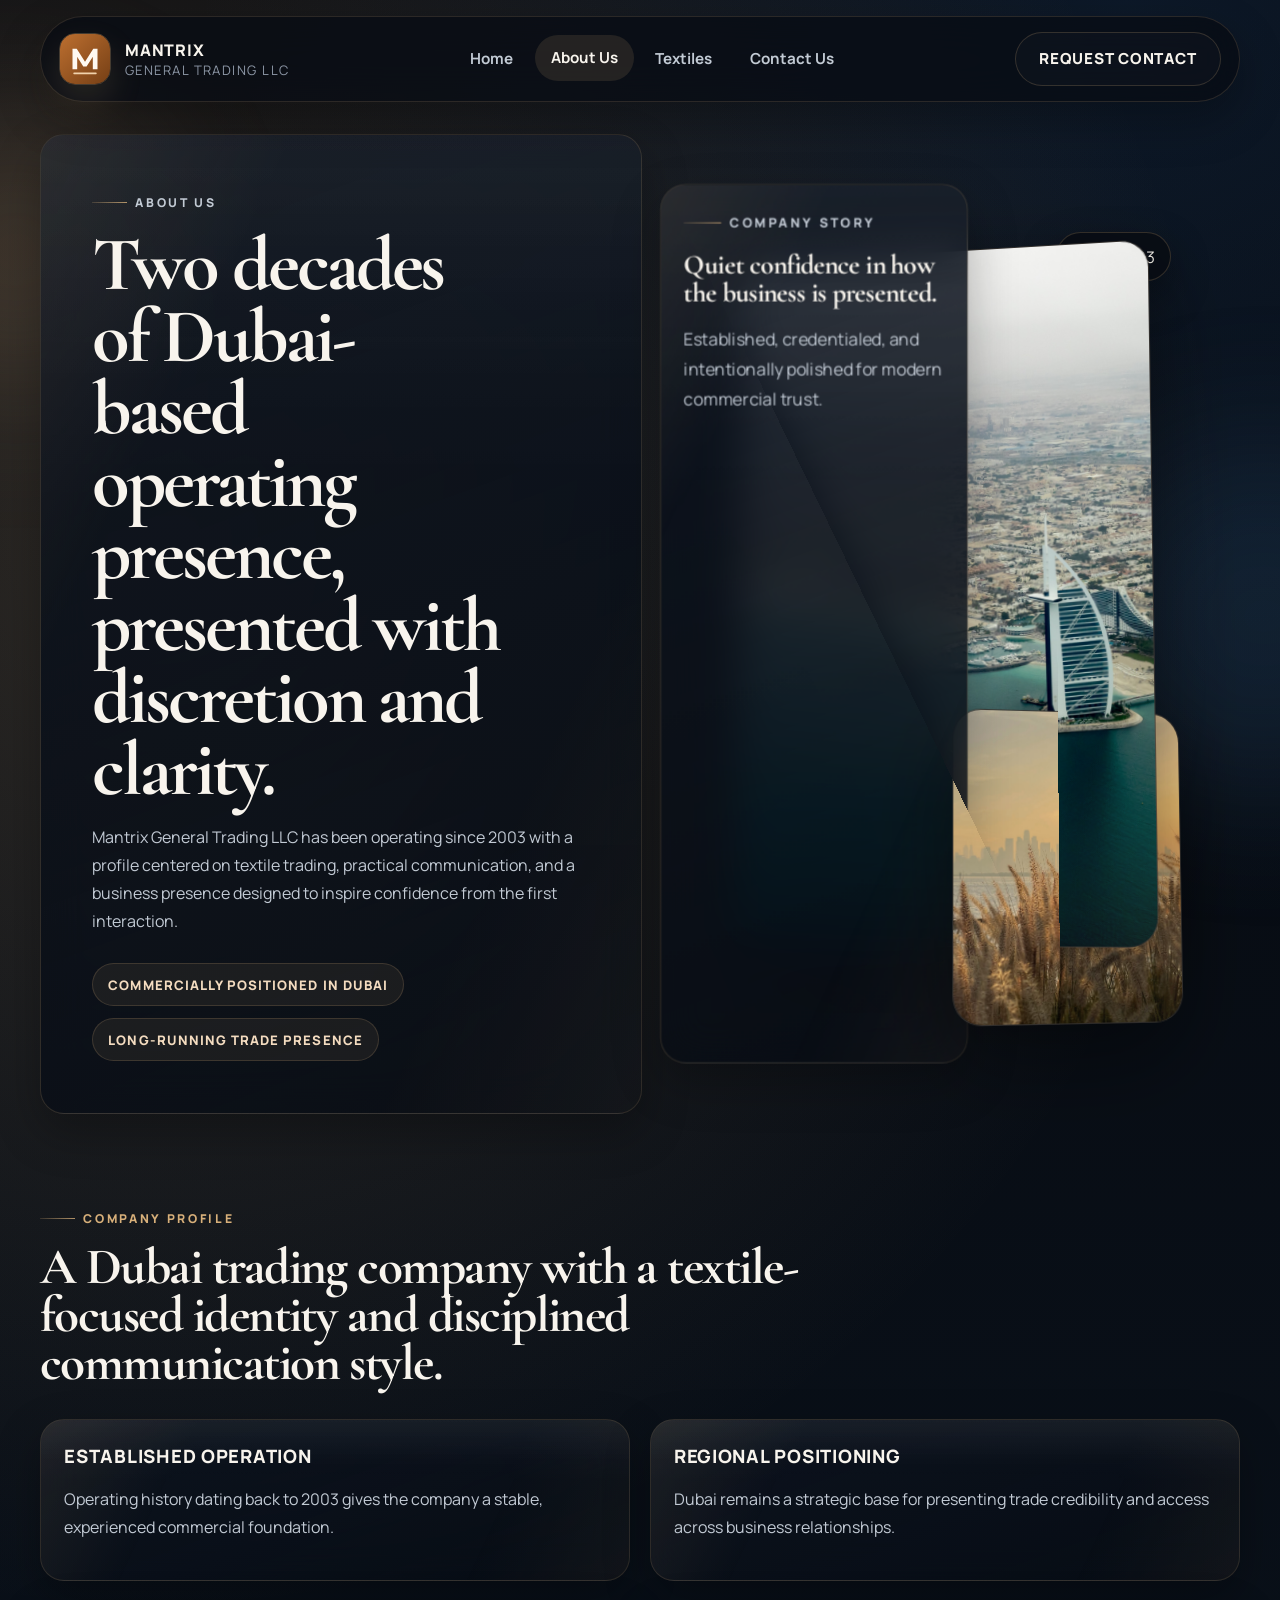
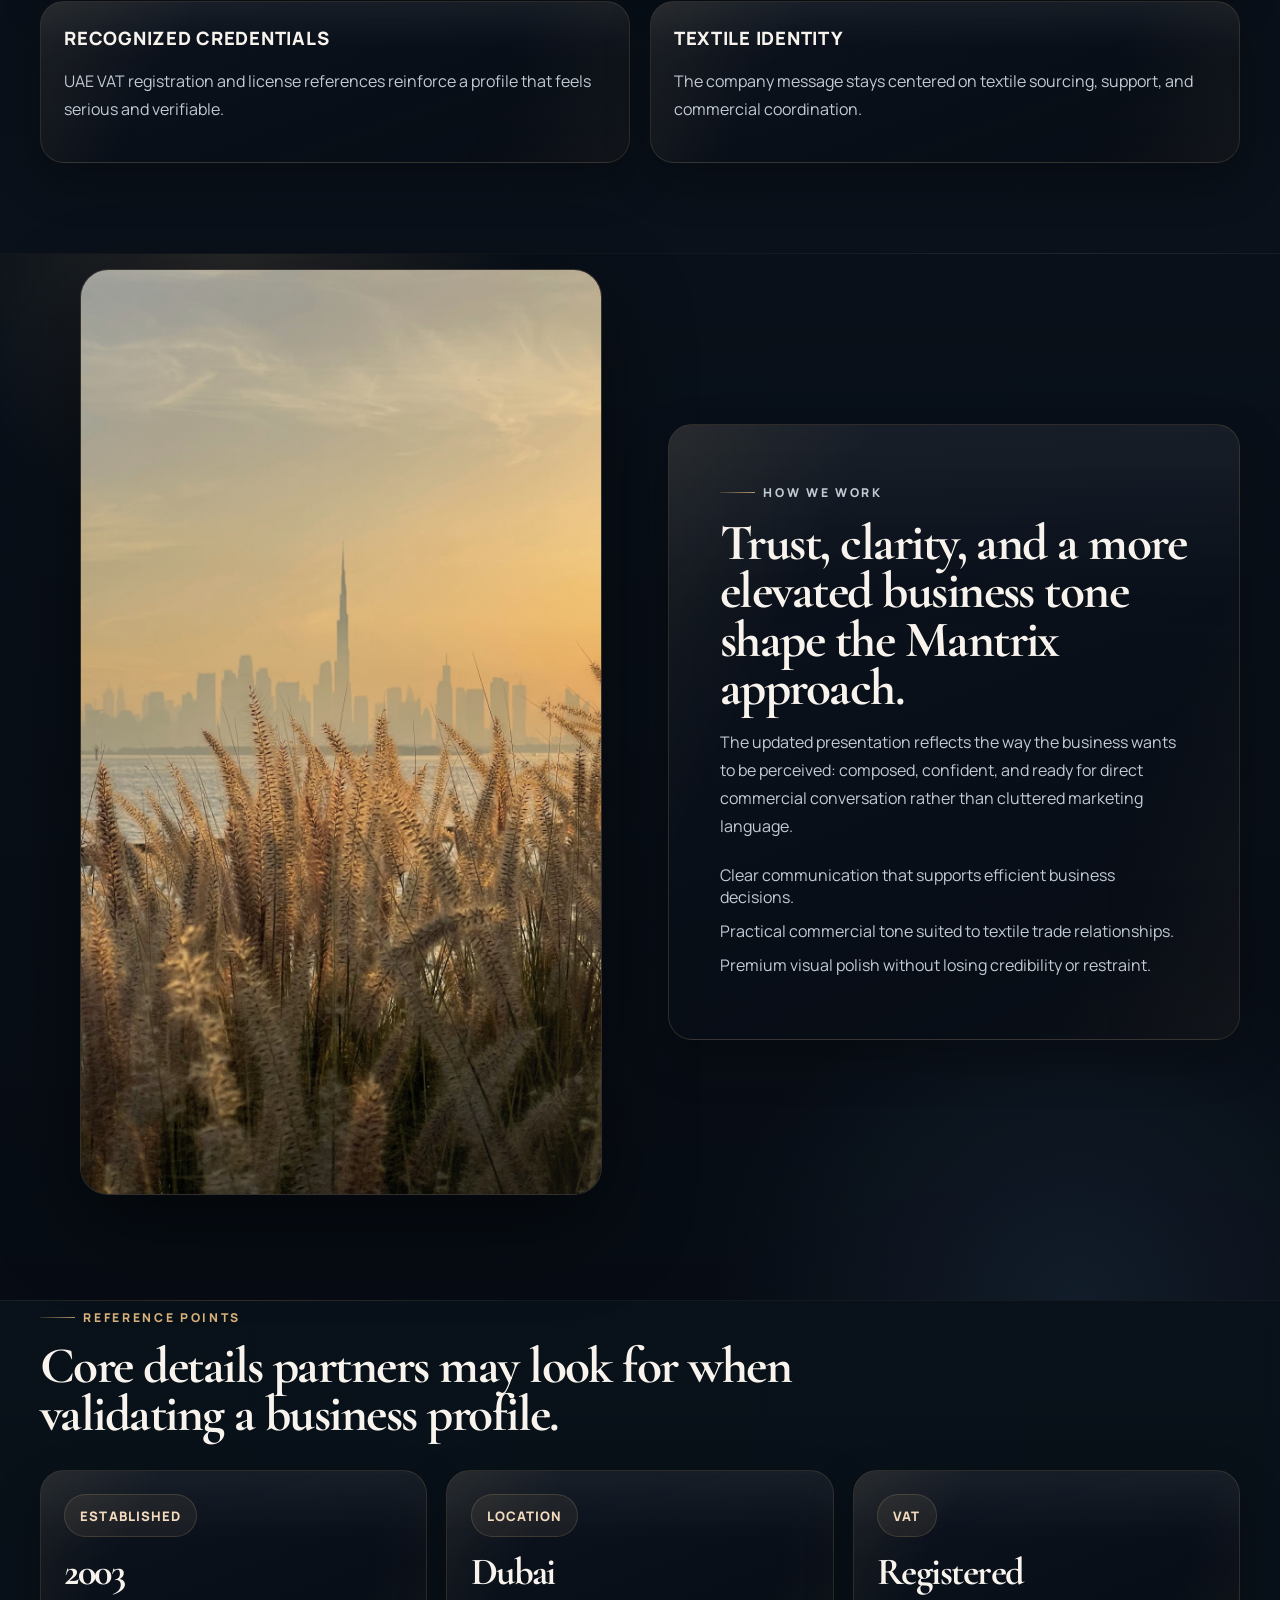
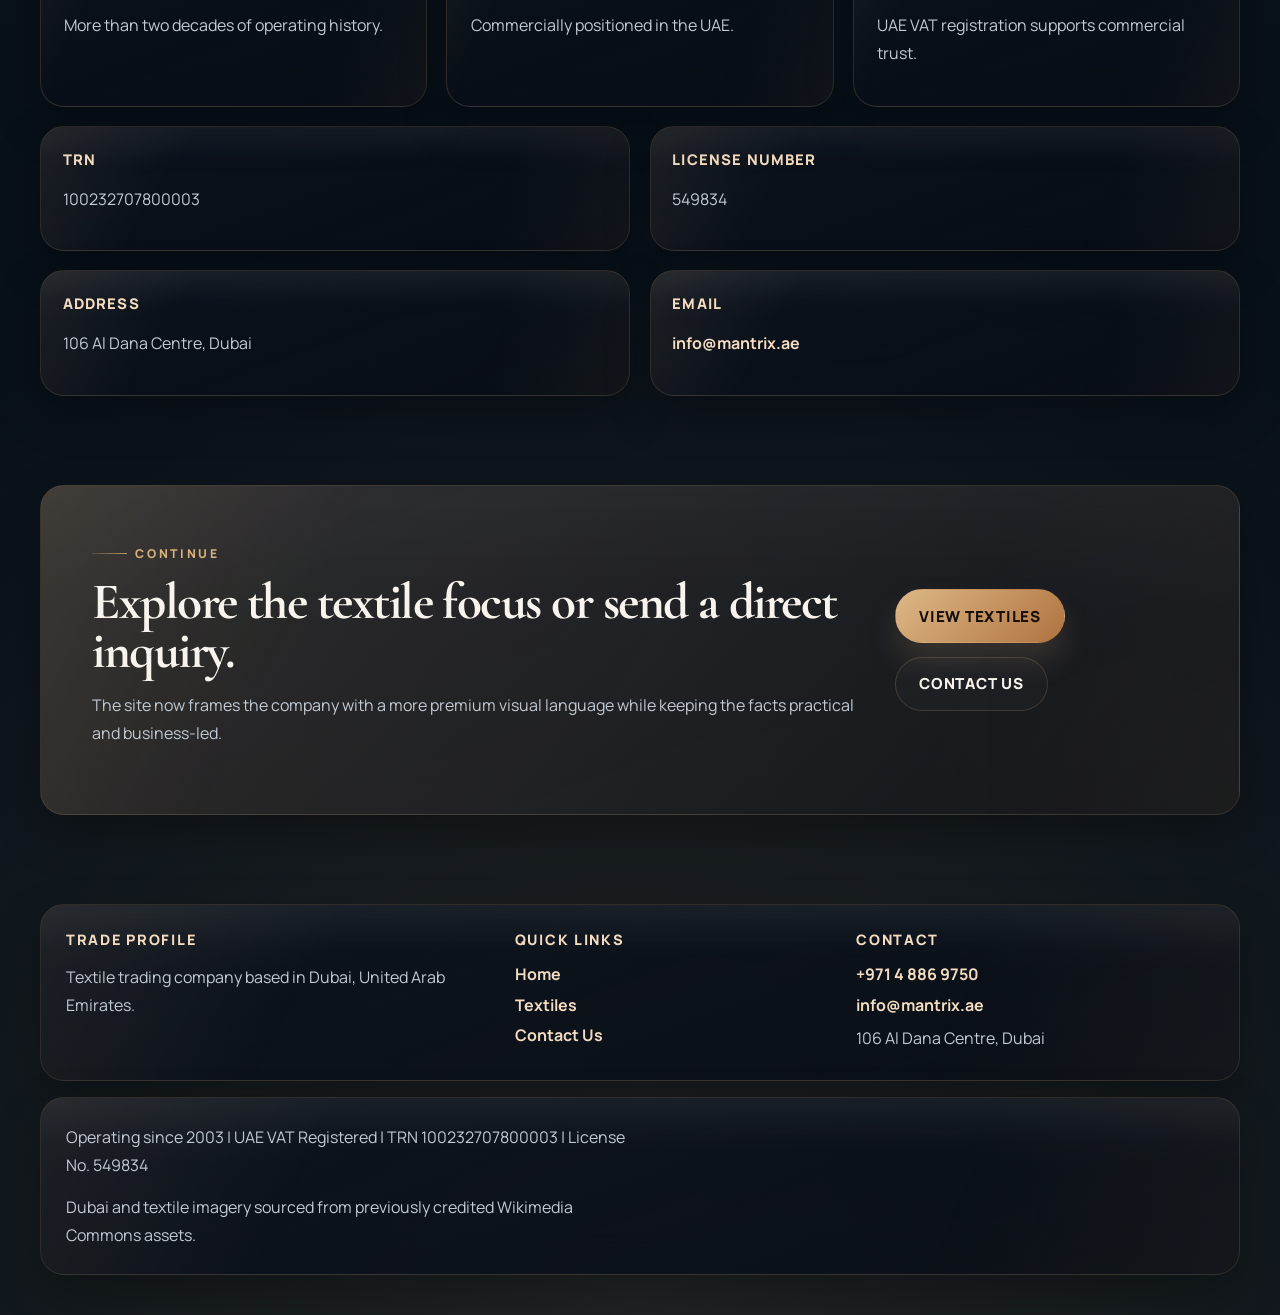
==== commit 3e1aabab: "Update contact email and expand textile imagery" ====
--- a/about.html
+++ b/about.html
@@ -154,7 +154,7 @@
           </article>
           <article class="detail-panel" data-reveal>
             <strong>Email</strong>
-            <p><a href="mailto:iman@mantrix.ae">iman@mantrix.ae</a></p>
+            <p><a href="mailto:info@mantrix.ae">info@mantrix.ae</a></p>
           </article>
         </div>
       </div>
@@ -193,7 +193,7 @@
       <div>
         <p class="footer-title">Contact</p>
         <a class="footer-link" href="tel:+97148869750">+971 4 886 9750</a>
-        <a class="footer-link" href="mailto:iman@mantrix.ae">iman@mantrix.ae</a>
+        <a class="footer-link" href="mailto:info@mantrix.ae">info@mantrix.ae</a>
         <p class="footer-copy">106 Al Dana Centre, Dubai</p>
       </div>
     </div>
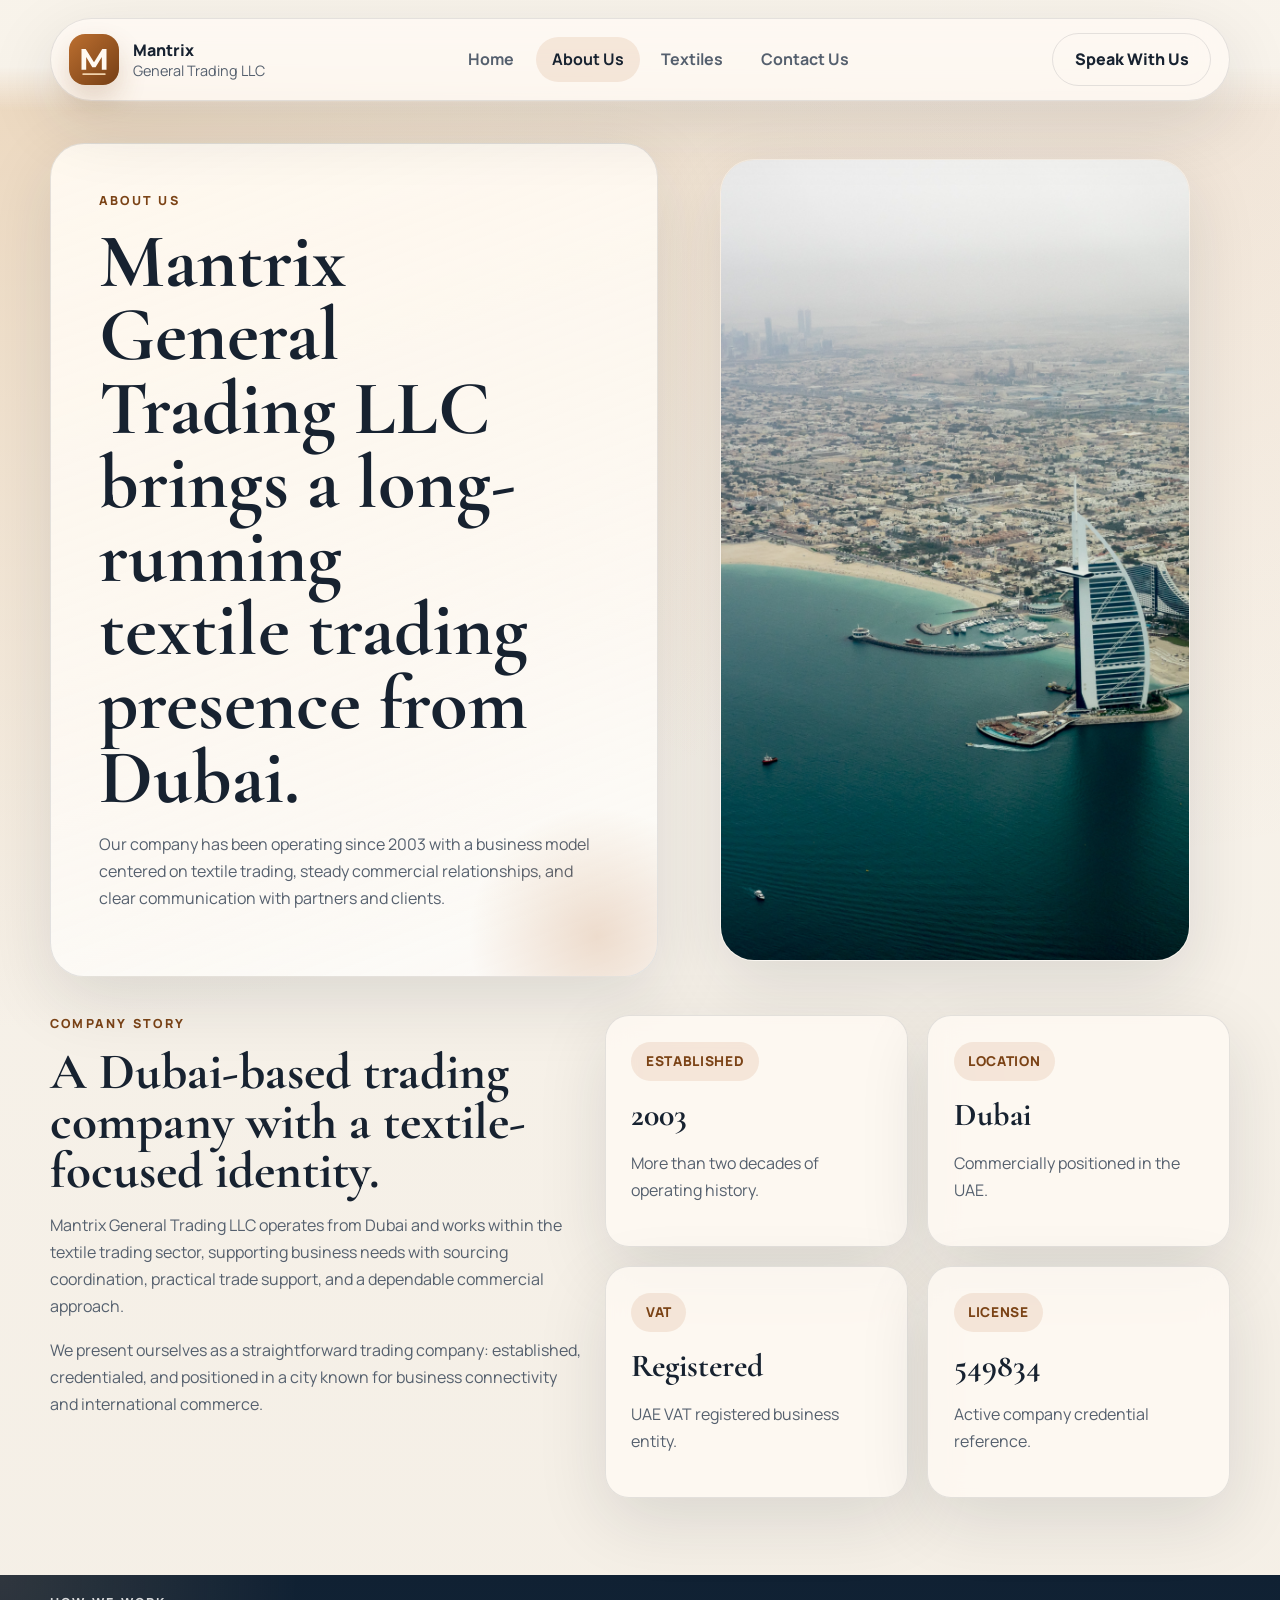
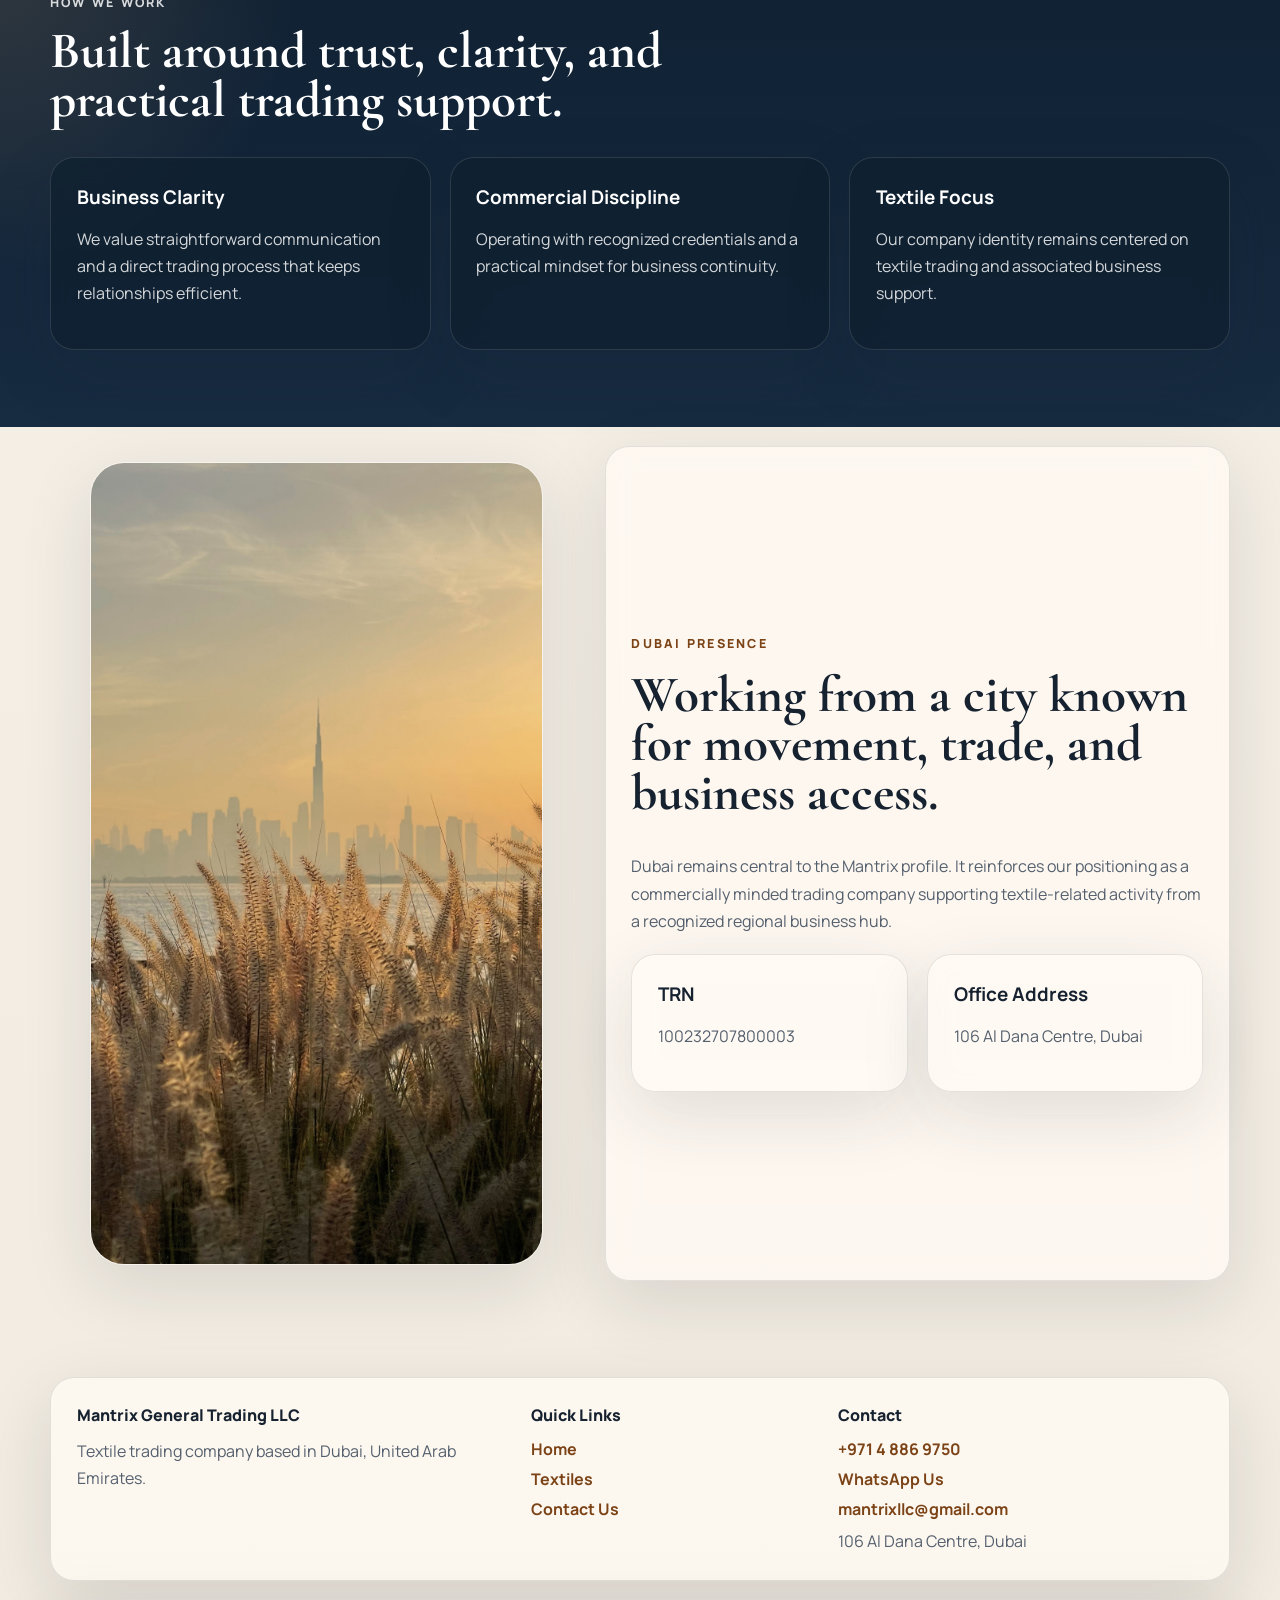
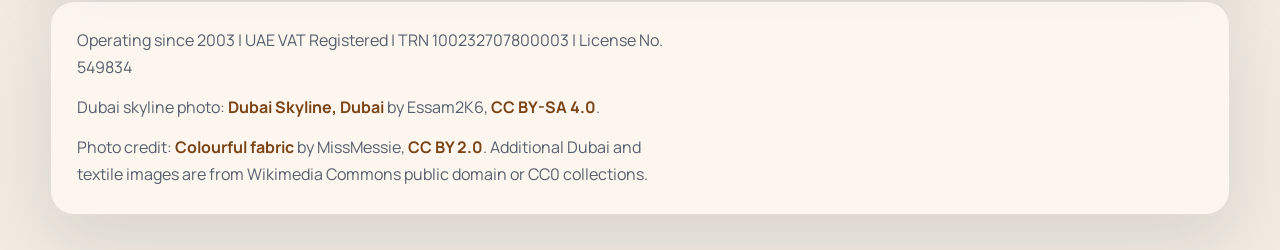
==== commit 2d9690c4: "Improve SEO, accessibility, and performance across site - Add canonical links, Open Graph, and Twitt" ====
--- a/about.html
+++ b/about.html
@@ -8,171 +8,150 @@
     content="Learn about Mantrix General Trading LLC, a Dubai-based textile trading company operating since 2003."
   >
   <title>About Us | Mantrix General Trading LLC</title>
+  <link rel="canonical" href="https://mantrix.ae/about.html">
+  <link rel="icon" href="logo.svg" type="image/svg+xml">
+
+  <!-- Open Graph -->
+  <meta property="og:type" content="website">
+  <meta property="og:url" content="https://mantrix.ae/about.html">
+  <meta property="og:title" content="About Us | Mantrix General Trading LLC">
+  <meta property="og:description" content="Learn about Mantrix General Trading LLC, a Dubai-based textile trading company with over two decades of operating history.">
+  <meta property="og:image" content="https://mantrix.ae/images/dubai-aerial.jpg">
+  <meta name="twitter:card" content="summary_large_image">
+  <meta name="twitter:title" content="About Us | Mantrix General Trading LLC">
+  <meta name="twitter:description" content="Learn about Mantrix General Trading LLC, a Dubai-based textile trading company with over two decades of operating history.">
+  <meta name="twitter:image" content="https://mantrix.ae/images/dubai-aerial.jpg">
+
   <link rel="preconnect" href="https://fonts.googleapis.com">
   <link rel="preconnect" href="https://fonts.gstatic.com" crossorigin>
   <link href="https://fonts.googleapis.com/css2?family=Manrope:wght@400;500;700;800&family=Cormorant+Garamond:wght@600;700&display=swap" rel="stylesheet">
   <link rel="stylesheet" href="styles.css">
-  <script src="script.js" defer></script>
 </head>
 <body>
+  <a class="skip-link" href="#main">Skip to content</a>
+
   <header class="site-header">
-    <div class="shell nav-shell">
-      <a class="brand" href="index.html">
-        <img class="brand-logo" src="logo.svg" alt="Mantrix logo">
-        <div>
-          <p class="brand-name">Mantrix</p>
-          <p class="brand-subtitle">General Trading LLC</p>
-        </div>
-      </a>
-      <nav class="nav-links" aria-label="Primary navigation">
-        <a class="nav-link" href="index.html">Home</a>
-        <a class="nav-link is-active" href="about.html">About Us</a>
-        <a class="nav-link" href="textiles.html">Textiles</a>
-        <a class="nav-link" href="contact.html">Contact Us</a>
-      </nav>
-      <a class="button button-secondary" href="contact.html">Request Contact</a>
+    <div class="shell">
+      <div class="nav-shell">
+        <a class="brand" href="index.html">
+          <img class="brand-logo" src="logo.svg" alt="Mantrix logo" width="50" height="50">
+          <div>
+            <p class="brand-name">Mantrix</p>
+            <p class="brand-subtitle">General Trading LLC</p>
+          </div>
+        </a>
+        <nav class="nav-links" aria-label="Primary navigation">
+          <a class="nav-link" href="index.html">Home</a>
+          <a class="nav-link is-active" href="about.html">About Us</a>
+          <a class="nav-link" href="textiles.html">Textiles</a>
+          <a class="nav-link" href="contact.html">Contact Us</a>
+        </nav>
+        <a class="button button-outline" href="contact.html">Speak With Us</a>
+      </div>
     </div>
   </header>
 
-  <main>
+  <main id="main">
     <section class="page-hero">
       <div class="shell page-hero-grid">
-        <div class="page-hero-copy" data-reveal>
+        <div class="page-hero-copy">
           <p class="eyebrow">About Us</p>
-          <h1>Two decades of Dubai-based operating presence, presented with discretion and clarity.</h1>
+          <h1>Mantrix General Trading LLC brings a long-running textile trading presence from Dubai.</h1>
           <p class="lead">
-            Mantrix General Trading LLC has been operating since 2003 with a profile centered on textile trading,
-            practical communication, and a business presence designed to inspire confidence from the first interaction.
+            Our company has been operating since 2003 with a business model centered on textile trading, steady commercial
+            relationships, and clear communication with partners and clients.
           </p>
-          <div class="hero-points">
-            <span>Commercially Positioned In Dubai</span>
-            <span>Long-Running Trade Presence</span>
-          </div>
         </div>
-        <div class="mini-stage" data-tilt-stage data-reveal>
-          <div class="mini-stage-inner">
-            <figure class="mini-card mini-card-main">
-              <img src="images/dubai-aerial.jpg" alt="Dubai aerial view">
-            </figure>
-            <figure class="mini-card mini-card-accent">
-              <img src="images/dubai-skyline.jpg" alt="Dubai skyline">
-            </figure>
-            <div class="mini-pill">Since 2003</div>
-            <article class="scene-note mini-note">
-              <p class="eyebrow">Company Story</p>
-              <h2>Quiet confidence in how the business is presented.</h2>
-              <p>Established, credentialed, and intentionally polished for modern commercial trust.</p>
-            </article>
-          </div>
-        </div>
+        <figure class="page-hero-image">
+          <img src="images/dubai-aerial.jpg" alt="Dubai aerial view" width="4608" height="3456">
+        </figure>
       </div>
     </section>
 
     <section class="section">
-      <div class="shell">
-        <div class="section-head" data-reveal>
-          <p class="eyebrow">Company Profile</p>
-          <h2>A Dubai trading company with a textile-focused identity and disciplined communication style.</h2>
+      <div class="shell split-layout">
+        <div>
+          <p class="eyebrow">Company Story</p>
+          <h2>A Dubai-based trading company with a textile-focused identity.</h2>
+          <p class="lead">
+            Mantrix General Trading LLC operates from Dubai and works within the textile trading sector, supporting business
+            needs with sourcing coordination, practical trade support, and a dependable commercial approach.
+          </p>
+          <p class="lead">
+            We present ourselves as a straightforward trading company: established, credentialed, and positioned in a city
+            known for business connectivity and international commerce.
+          </p>
         </div>
-        <div class="cards-grid cards-two">
-          <article class="info-card" data-reveal>
-            <h3>Established Operation</h3>
-            <p>Operating history dating back to 2003 gives the company a stable, experienced commercial foundation.</p>
+        <div class="grid cards-2">
+          <article class="metric-card">
+            <span>Established</span>
+            <strong>2003</strong>
+            <p>More than two decades of operating history.</p>
           </article>
-          <article class="info-card" data-reveal>
-            <h3>Regional Positioning</h3>
-            <p>Dubai remains a strategic base for presenting trade credibility and access across business relationships.</p>
+          <article class="metric-card">
+            <span>Location</span>
+            <strong>Dubai</strong>
+            <p>Commercially positioned in the UAE.</p>
           </article>
-          <article class="info-card" data-reveal>
-            <h3>Recognized Credentials</h3>
-            <p>UAE VAT registration and license references reinforce a profile that feels serious and verifiable.</p>
+          <article class="metric-card">
+            <span>VAT</span>
+            <strong>Registered</strong>
+            <p>UAE VAT registered business entity.</p>
           </article>
-          <article class="info-card" data-reveal>
-            <h3>Textile Identity</h3>
-            <p>The company message stays centered on textile sourcing, support, and commercial coordination.</p>
+          <article class="metric-card">
+            <span>License</span>
+            <strong>549834</strong>
+            <p>Active company credential reference.</p>
           </article>
         </div>
       </div>
     </section>
 
     <section class="section section-dark">
-      <div class="shell feature-layout">
-        <figure class="media-card" data-reveal>
-          <img src="images/dubai-skyline.jpg" alt="Dubai skyline view">
-        </figure>
-        <div class="feature-copy" data-reveal>
+      <div class="shell">
+        <div class="section-heading section-heading-light">
           <p class="eyebrow">How We Work</p>
-          <h2>Trust, clarity, and a more elevated business tone shape the Mantrix approach.</h2>
-          <p class="lead">
-            The updated presentation reflects the way the business wants to be perceived: composed, confident, and ready
-            for direct commercial conversation rather than cluttered marketing language.
-          </p>
-          <ul>
-            <li>Clear communication that supports efficient business decisions.</li>
-            <li>Practical commercial tone suited to textile trade relationships.</li>
-            <li>Premium visual polish without losing credibility or restraint.</li>
-          </ul>
+          <h2>Built around trust, clarity, and practical trading support.</h2>
         </div>
-      </div>
-    </section>
-
-    <section class="section">
-      <div class="shell">
-        <div class="section-head" data-reveal>
-          <p class="eyebrow">Reference Points</p>
-          <h2>Core details partners may look for when validating a business profile.</h2>
-        </div>
-        <div class="hero-metrics">
-          <article class="metric-card" data-reveal>
-            <span>Established</span>
-            <strong>2003</strong>
-            <p>More than two decades of operating history.</p>
+        <div class="grid cards-3">
+          <article class="info-card info-card-dark">
+            <h3>Business Clarity</h3>
+            <p>We value straightforward communication and a direct trading process that keeps relationships efficient.</p>
           </article>
-          <article class="metric-card" data-reveal>
-            <span>Location</span>
-            <strong>Dubai</strong>
-            <p>Commercially positioned in the UAE.</p>
+          <article class="info-card info-card-dark">
+            <h3>Commercial Discipline</h3>
+            <p>Operating with recognized credentials and a practical mindset for business continuity.</p>
           </article>
-          <article class="metric-card" data-reveal>
-            <span>VAT</span>
-            <strong>Registered</strong>
-            <p>UAE VAT registration supports commercial trust.</p>
-          </article>
-        </div>
-        <div class="detail-grid">
-          <article class="detail-panel" data-reveal>
-            <strong>TRN</strong>
-            <p>100232707800003</p>
-          </article>
-          <article class="detail-panel" data-reveal>
-            <strong>License Number</strong>
-            <p>549834</p>
-          </article>
-          <article class="detail-panel" data-reveal>
-            <strong>Address</strong>
-            <p>106 Al Dana Centre, Dubai</p>
-          </article>
-          <article class="detail-panel" data-reveal>
-            <strong>Email</strong>
-            <p><a href="mailto:info@mantrix.ae">info@mantrix.ae</a></p>
+          <article class="info-card info-card-dark">
+            <h3>Textile Focus</h3>
+            <p>Our company identity remains centered on textile trading and associated business support.</p>
           </article>
         </div>
       </div>
     </section>
 
     <section class="section">
-      <div class="shell cta-panel" data-reveal>
-        <div>
-          <p class="eyebrow">Continue</p>
-          <h2>Explore the textile focus or send a direct inquiry.</h2>
+      <div class="shell feature-layout">
+        <figure class="feature-image">
+          <img src="images/dubai-skyline.jpg" alt="Dubai skyline view" width="2268" height="4032" loading="lazy">
+        </figure>
+        <div class="feature-copy">
+          <p class="eyebrow">Dubai Presence</p>
+          <h2>Working from a city known for movement, trade, and business access.</h2>
           <p class="lead">
-            The site now frames the company with a more premium visual language while keeping the facts practical and
-            business-led.
+            Dubai remains central to the Mantrix profile. It reinforces our positioning as a commercially minded trading
+            company supporting textile-related activity from a recognized regional business hub.
           </p>
-        </div>
-        <div class="cta-actions">
-          <a class="button" href="textiles.html">View Textiles</a>
-          <a class="button button-ghost" href="contact.html">Contact Us</a>
+          <div class="grid cards-2">
+            <article class="info-card">
+              <h3>TRN</h3>
+              <p>100232707800003</p>
+            </article>
+            <article class="info-card">
+              <h3>Office Address</h3>
+              <p>106 Al Dana Centre, Dubai</p>
+            </article>
+          </div>
         </div>
       </div>
     </section>
@@ -181,7 +160,7 @@
   <footer class="site-footer">
     <div class="shell footer-grid">
       <div>
-        <p class="footer-title">Trade Profile</p>
+        <p class="footer-title">Mantrix General Trading LLC</p>
         <p class="footer-copy">Textile trading company based in Dubai, United Arab Emirates.</p>
       </div>
       <div>
@@ -193,13 +172,26 @@
       <div>
         <p class="footer-title">Contact</p>
         <a class="footer-link" href="tel:+97148869750">+971 4 886 9750</a>
-        <a class="footer-link" href="mailto:info@mantrix.ae">info@mantrix.ae</a>
+        <a class="footer-link whatsapp-link" href="https://wa.me/97148869750">WhatsApp Us</a>
+        <a class="footer-link" href="mailto:mantrixllc@gmail.com">mantrixllc@gmail.com</a>
         <p class="footer-copy">106 Al Dana Centre, Dubai</p>
       </div>
     </div>
     <div class="shell footer-meta">
       <p>Operating since 2003 | UAE VAT Registered | TRN 100232707800003 | License No. 549834</p>
-      <p>Dubai and textile imagery sourced from previously credited Wikimedia Commons assets.</p>
+      <p>
+        Dubai skyline photo:
+        <a href="https://commons.wikimedia.org/wiki/File:Dubai_Skyline,_Dubai.jpg">Dubai Skyline, Dubai</a>
+        by Essam2K6,
+        <a href="https://creativecommons.org/licenses/by-sa/4.0/">CC BY-SA 4.0</a>.
+      </p>
+      <p>
+        Photo credit:
+        <a href="https://commons.wikimedia.org/wiki/File:Colourful_fabric.jpg">Colourful fabric</a>
+        by MissMessie,
+        <a href="https://creativecommons.org/licenses/by/2.0/">CC BY 2.0</a>.
+        Additional Dubai and textile images are from Wikimedia Commons public domain or CC0 collections.
+      </p>
     </div>
   </footer>
 </body>
--- a/styles.css
+++ b/styles.css
@@ -1,21 +1,17 @@
 :root {
-  --bg: #060a11;
-  --bg-deep: #0a1019;
-  --surface: rgba(11, 18, 29, 0.74);
-  --surface-strong: rgba(13, 21, 33, 0.9);
-  --line: rgba(216, 176, 122, 0.18);
-  --line-strong: rgba(216, 176, 122, 0.34);
-  --gold: #d8b07a;
-  --gold-deep: #9f6739;
-  --gold-soft: #f4dcc0;
-  --white: #f8f4ed;
-  --mist: #c2cad4;
-  --muted: #8d97a6;
-  --shadow: 0 30px 90px rgba(0, 0, 0, 0.48);
-  --shadow-soft: 0 18px 46px rgba(0, 0, 0, 0.28);
+  --bg: #f4efe7;
+  --surface: rgba(255, 250, 244, 0.78);
+  --surface-dark: rgba(14, 31, 47, 0.72);
+  --ink: #172230;
+  --ink-soft: #55606e;
+  --line: rgba(23, 34, 48, 0.11);
+  --accent: #b46628;
+  --accent-deep: #7b4316;
+  --white: #ffffff;
+  --shadow: 0 22px 70px rgba(26, 29, 41, 0.12);
   --radius-xl: 34px;
   --radius-lg: 24px;
-  --container: 1200px;
+  --container: 1180px;
 }
 
 * {
@@ -26,45 +22,39 @@
   scroll-behavior: smooth;
 }
 
+.skip-link {
+  position: absolute;
+  left: -9999px;
+  top: auto;
+  width: 1px;
+  height: 1px;
+  overflow: hidden;
+}
+
+.skip-link:focus {
+  position: fixed;
+  top: 1rem;
+  left: 1rem;
+  width: auto;
+  height: auto;
+  overflow: visible;
+  z-index: 9999;
+  padding: 0.75rem 1.5rem;
+  background: var(--accent);
+  color: var(--white);
+  border-radius: 999px;
+  font-weight: 800;
+  text-decoration: none;
+}
+
 body {
   margin: 0;
-  min-height: 100vh;
-  overflow-x: hidden;
-  color: var(--white);
+  color: var(--ink);
   font-family: "Manrope", sans-serif;
   background:
-    radial-gradient(circle at 12% 12%, rgba(216, 176, 122, 0.18), transparent 26%),
-    radial-gradient(circle at 88% 0%, rgba(49, 101, 160, 0.18), transparent 20%),
-    radial-gradient(circle at 50% 100%, rgba(216, 176, 122, 0.12), transparent 25%),
-    linear-gradient(180deg, #05080e 0%, #0a111a 40%, #071018 100%);
-}
-
-body::before,
-body::after {
-  content: "";
-  position: fixed;
-  border-radius: 999px;
-  filter: blur(70px);
-  pointer-events: none;
-  z-index: -1;
-  animation: ambient-float 18s ease-in-out infinite;
-}
-
-body::before {
-  top: 12%;
-  left: -8rem;
-  width: 18rem;
-  height: 18rem;
-  background: rgba(216, 176, 122, 0.16);
-}
-
-body::after {
-  right: -10rem;
-  bottom: 12%;
-  width: 22rem;
-  height: 22rem;
-  background: rgba(67, 116, 169, 0.16);
-  animation-duration: 22s;
+    radial-gradient(circle at top left, rgba(234, 211, 183, 0.9), transparent 28%),
+    radial-gradient(circle at 85% 0%, rgba(180, 102, 40, 0.12), transparent 24%),
+    linear-gradient(180deg, #f8f3eb 0%, #f1ebe1 100%);
 }
 
 img {
@@ -77,22 +67,17 @@
   text-decoration: none;
 }
 
-button,
-input,
-textarea {
-  font: inherit;
-}
-
 .shell {
-  width: min(calc(100% - 2.5rem), var(--container));
+  width: min(calc(100% - 2rem), var(--container));
   margin: 0 auto;
 }
 
 .site-header {
   position: sticky;
   top: 0;
-  z-index: 40;
-  padding: 1rem 0 0;
+  z-index: 100;
+  padding: 1.1rem 0 0.6rem;
+  background: linear-gradient(to bottom, rgba(248, 243, 235, 0.98) 60%, transparent 100%);
 }
 
 .nav-shell {
@@ -100,872 +85,508 @@
   align-items: center;
   justify-content: space-between;
   gap: 1rem;
-  padding: 0.95rem 1.15rem;
-  border: 1px solid rgba(216, 176, 122, 0.16);
+  padding: 0.9rem 1.1rem;
+  border: 1px solid var(--line);
   border-radius: 999px;
-  background: rgba(7, 12, 19, 0.74);
-  backdrop-filter: blur(20px);
-  box-shadow: var(--shadow-soft);
+  background: rgba(255, 250, 244, 0.74);
+  backdrop-filter: blur(18px);
+  box-shadow: var(--shadow);
+  width: 100%;
 }
 
 .brand {
   display: inline-flex;
   align-items: center;
   gap: 0.85rem;
-  min-width: 0;
 }
 
 .brand-logo {
-  width: 3.25rem;
-  height: 3.25rem;
+  width: 3.15rem;
+  height: 3.15rem;
   border-radius: 1rem;
-  border: 1px solid rgba(216, 176, 122, 0.28);
-  box-shadow: 0 16px 34px rgba(216, 176, 122, 0.14);
+  box-shadow: 0 14px 28px rgba(125, 68, 24, 0.2);
 }
 
 .brand-name,
 .brand-subtitle,
 .eyebrow,
-.footer-copy,
 .footer-title,
-.footer-meta p {
+.footer-copy {
   margin: 0;
 }
 
 .brand-name {
+  font-weight: 800;
   font-size: 1rem;
-  font-weight: 800;
-  letter-spacing: 0.05em;
-  text-transform: uppercase;
 }
 
 .brand-subtitle {
-  color: var(--muted);
-  font-size: 0.82rem;
-  letter-spacing: 0.11em;
-  text-transform: uppercase;
+  font-size: 0.9rem;
+  color: var(--ink-soft);
 }
 
 .nav-links {
   display: flex;
   flex-wrap: wrap;
+  gap: 0.35rem;
   justify-content: center;
-  gap: 0.35rem;
 }
 
 .nav-link {
-  padding: 0.8rem 1rem;
+  padding: 0.72rem 1rem;
   border-radius: 999px;
-  color: var(--mist);
-  font-size: 0.95rem;
   font-weight: 700;
-  transition: color 180ms ease, background 180ms ease, transform 180ms ease;
+  color: var(--ink-soft);
 }
 
 .nav-link:hover,
 .nav-link.is-active {
-  color: var(--white);
-  background: rgba(216, 176, 122, 0.12);
-  transform: translateY(-1px);
+  background: rgba(180, 102, 40, 0.12);
+  color: var(--ink);
 }
 
 .button {
   display: inline-flex;
   align-items: center;
   justify-content: center;
-  min-height: 3.2rem;
-  padding: 0.95rem 1.45rem;
+  min-height: 3rem;
+  padding: 0.9rem 1.35rem;
+  border-radius: 999px;
   border: 1px solid transparent;
-  border-radius: 999px;
-  background: linear-gradient(135deg, #ddb887 0%, #af733f 100%);
-  color: #150e08;
-  font-size: 0.95rem;
+  background: linear-gradient(135deg, var(--accent), var(--accent-deep));
+  color: var(--white);
   font-weight: 800;
-  letter-spacing: 0.05em;
-  text-transform: uppercase;
-  box-shadow: 0 18px 30px rgba(216, 176, 122, 0.16);
-  transition: transform 180ms ease, box-shadow 180ms ease, border-color 180ms ease, background 180ms ease;
-}
-
-.button:hover {
-  transform: translateY(-2px);
-  box-shadow: 0 22px 38px rgba(216, 176, 122, 0.22);
-}
-
-.button-secondary,
+}
+
+.button-outline,
 .button-ghost {
-  background: rgba(255, 255, 255, 0.02);
-  color: var(--white);
-  border-color: rgba(216, 176, 122, 0.2);
-  box-shadow: none;
-}
-
-.button-ghost:hover,
-.button-secondary:hover {
-  background: rgba(216, 176, 122, 0.08);
-}
-
-.button:disabled {
-  cursor: wait;
-  opacity: 0.72;
-  transform: none;
+  background: transparent;
+  color: var(--ink);
+  border-color: var(--line);
 }
 
 .hero-home,
 .page-hero {
-  padding: 2rem 0 5.5rem;
-}
-
-.section {
-  position: relative;
-  padding: 0 0 5.6rem;
+  padding: 2rem 0 1.2rem;
 }
 
 .hero-grid,
 .page-hero-grid,
+.split-layout,
 .feature-layout,
-.form-layout {
-  display: grid;
-  gap: 1.6rem;
-}
-
-.hero-grid {
-  grid-template-columns: minmax(0, 0.98fr) minmax(360px, 1.02fr);
-  align-items: center;
-}
-
-.page-hero-grid,
-.feature-layout,
-.form-layout {
-  grid-template-columns: minmax(0, 1fr) minmax(320px, 0.95fr);
+.contact-layout,
+.showcase-layout {
+  display: grid;
+  gap: 1.4rem;
+}
+
+.hero-grid,
+.page-hero-grid {
+  grid-template-columns: minmax(0, 1.05fr) minmax(320px, 0.95fr);
   align-items: stretch;
 }
 
 .hero-copy,
 .page-hero-copy,
+.detail-card,
 .info-card,
 .metric-card,
-.scene-note,
-.feature-copy,
+.contact-panel,
 .cta-panel,
-.contact-card,
-.form-panel,
-.detail-panel,
-.quote-panel,
-.footer-grid,
-.footer-meta,
-.gallery-card figcaption {
+.feature-copy {
+  border: 1px solid var(--line);
+  box-shadow: var(--shadow);
+}
+
+.hero-copy,
+.page-hero-copy {
+  padding: 3rem;
+  border-radius: var(--radius-xl);
+  background: linear-gradient(160deg, rgba(255, 249, 240, 0.96), rgba(255, 255, 255, 0.64));
   position: relative;
   overflow: hidden;
-  border: 1px solid var(--line);
-  border-radius: var(--radius-lg);
-  background:
-    linear-gradient(180deg, rgba(255, 255, 255, 0.03), transparent 26%),
-    linear-gradient(160deg, rgba(12, 19, 30, 0.92), rgba(7, 12, 20, 0.76));
-  box-shadow: var(--shadow-soft);
-  backdrop-filter: blur(20px);
-}
-
-.hero-copy::before,
-.page-hero-copy::before,
-.info-card::before,
-.metric-card::before,
-.scene-note::before,
-.feature-copy::before,
-.cta-panel::before,
-.contact-card::before,
-.form-panel::before,
-.detail-panel::before,
-.quote-panel::before,
-.footer-grid::before,
-.footer-meta::before,
-.gallery-card figcaption::before {
+}
+
+.hero-copy::after,
+.page-hero-copy::after {
   content: "";
   position: absolute;
-  inset: 0;
-  background:
-    linear-gradient(115deg, rgba(216, 176, 122, 0.16), transparent 24%, transparent 74%, rgba(216, 176, 122, 0.1)),
-    linear-gradient(180deg, rgba(255, 255, 255, 0.05), transparent 38%);
-  opacity: 0.55;
-  pointer-events: none;
-}
-
-.hero-copy,
-.page-hero-copy,
-.feature-copy,
-.cta-panel,
-.form-panel,
-.detail-panel,
-.quote-panel {
-  padding: clamp(2rem, 4vw, 3.2rem);
-}
-
-.eyebrow {
-  position: relative;
-  z-index: 1;
-  display: inline-flex;
-  align-items: center;
-  gap: 0.5rem;
-  margin-bottom: 1rem;
-  color: var(--gold);
-  font-size: 0.76rem;
-  font-weight: 800;
-  letter-spacing: 0.22em;
-  text-transform: uppercase;
-}
-
-.eyebrow::before {
-  content: "";
-  width: 2.2rem;
-  height: 1px;
-  background: linear-gradient(90deg, rgba(216, 176, 122, 0.18), rgba(216, 176, 122, 0.8));
-}
-
-h1,
-h2,
-h3 {
-  position: relative;
-  z-index: 1;
-  margin-top: 0;
-}
-
-h1,
-h2 {
-  font-family: "Cormorant Garamond", serif;
-  font-weight: 700;
-  line-height: 0.94;
-}
-
-h1 {
-  margin-bottom: 1rem;
-  font-size: clamp(3.1rem, 6vw, 6rem);
-  letter-spacing: -0.04em;
-  max-width: 11ch;
-}
-
-h2 {
-  margin-bottom: 1rem;
-  font-size: clamp(2.4rem, 4vw, 3.75rem);
-  letter-spacing: -0.03em;
-}
-
-h3 {
-  margin-bottom: 0.65rem;
-  font-size: 1.15rem;
-  font-weight: 800;
-  letter-spacing: 0.04em;
-  text-transform: uppercase;
-}
-
-.lead,
-.hero-copy p,
-.page-hero-copy p,
-.feature-copy p,
-.info-card p,
-.metric-card p,
-.scene-note p,
-.contact-card p,
-.detail-panel p,
-.quote-panel p,
-.footer-copy,
-.footer-meta p,
-.gallery-card span {
-  position: relative;
-  z-index: 1;
-  color: var(--mist);
-  line-height: 1.75;
-}
-
-.hero-actions,
-.cta-actions,
-.form-submit-row {
-  position: relative;
-  z-index: 1;
-  display: flex;
-  flex-wrap: wrap;
-  gap: 0.9rem;
-}
-
-.hero-actions {
-  margin-top: 2rem;
-}
-
-.hero-points {
-  position: relative;
-  z-index: 1;
-  display: flex;
-  flex-wrap: wrap;
-  gap: 0.75rem;
-  margin-top: 1.8rem;
-}
-
-.hero-points span,
-.metric-card span,
-.micro-pill {
-  display: inline-flex;
-  align-items: center;
-  gap: 0.45rem;
-  padding: 0.72rem 0.95rem;
-  border: 1px solid rgba(216, 176, 122, 0.18);
-  border-radius: 999px;
-  background: rgba(216, 176, 122, 0.08);
-  color: var(--gold-soft);
-  font-size: 0.82rem;
-  font-weight: 800;
-  letter-spacing: 0.08em;
-  text-transform: uppercase;
-}
-
-.hero-metrics,
-.cards-grid,
-.detail-grid,
-.contact-cards,
-.gallery-grid,
-.footer-grid {
-  display: grid;
-  gap: 1.2rem;
-}
-
-.hero-metrics {
-  position: relative;
-  z-index: 1;
-  grid-template-columns: repeat(3, minmax(0, 1fr));
-  margin-top: 2rem;
-}
-
-.cards-three,
-.gallery-grid {
-  grid-template-columns: repeat(3, minmax(0, 1fr));
-}
-
-.cards-two,
-.detail-grid,
-.contact-cards {
-  grid-template-columns: repeat(2, minmax(0, 1fr));
-}
-
-.metric-card,
-.info-card,
-.contact-card {
-  padding: 1.45rem;
-  transition: transform 220ms ease, border-color 220ms ease, box-shadow 220ms ease;
-}
-
-.metric-card:hover,
-.info-card:hover,
-.contact-card:hover,
-.gallery-card:hover,
-.detail-panel:hover {
-  transform: translateY(-6px);
-  border-color: var(--line-strong);
+  width: 260px;
+  height: 260px;
+  right: -70px;
+  bottom: -90px;
+  border-radius: 50%;
+  background: radial-gradient(circle, rgba(180, 102, 40, 0.2), transparent 70%);
+}
+
+.hero-visual,
+.visual-stack {
+  display: grid;
+  gap: 1rem;
+}
+
+.hero-visual {
+  grid-template-columns: minmax(0, 1.08fr) minmax(0, 0.92fr);
+  align-items: stretch;
+}
+
+.photo-card,
+.page-hero-image,
+.feature-image,
+.gallery-card {
+  overflow: hidden;
+  border-radius: var(--radius-xl);
   box-shadow: var(--shadow);
-}
-
-.metric-card strong {
-  position: relative;
-  z-index: 1;
-  display: block;
-  margin: 0.7rem 0 0.35rem;
-  color: var(--white);
-  font-family: "Cormorant Garamond", serif;
-  font-size: 2.4rem;
-  letter-spacing: -0.04em;
-}
-
-.section-dark::before {
-  content: "";
-  position: absolute;
-  inset: 0;
-  background:
-    radial-gradient(circle at 18% 0%, rgba(216, 176, 122, 0.14), transparent 20%),
-    radial-gradient(circle at 84% 100%, rgba(82, 123, 175, 0.14), transparent 24%),
-    linear-gradient(180deg, rgba(10, 17, 26, 0.36), rgba(7, 11, 18, 0.72));
-  border-top: 1px solid rgba(216, 176, 122, 0.06);
-  border-bottom: 1px solid rgba(216, 176, 122, 0.06);
-}
-
-.section-dark > .shell {
-  position: relative;
-  z-index: 1;
-}
-
-.section-head {
-  max-width: 760px;
-  margin-bottom: 2rem;
-}
-
-.hero-stage,
-.mini-stage {
-  position: relative;
-  min-height: 620px;
-  perspective: 1900px;
-}
-
-.mini-stage {
-  min-height: 520px;
-}
-
-.hero-stage-inner,
-.mini-stage-inner {
-  position: relative;
-  width: 100%;
-  height: 100%;
-  transform-style: preserve-3d;
-  transform: rotateX(var(--tilt-x, 0deg)) rotateY(var(--tilt-y, 0deg));
-  transition: transform 220ms ease;
-}
-
-.scene-orb,
-.scene-ring {
-  position: absolute;
-  border-radius: 50%;
-  pointer-events: none;
-}
-
-.scene-orb {
-  filter: blur(4px);
-  animation: float 8s ease-in-out infinite;
-}
-
-.scene-orb-one {
-  top: 5%;
-  right: 16%;
-  width: 8rem;
-  height: 8rem;
-  background: radial-gradient(circle, rgba(216, 176, 122, 0.82), rgba(216, 176, 122, 0.04) 68%);
-}
-
-.scene-orb-two {
-  left: 6%;
-  bottom: 10%;
-  width: 10rem;
-  height: 10rem;
-  background: radial-gradient(circle, rgba(78, 127, 185, 0.46), rgba(78, 127, 185, 0.04) 72%);
-  animation-delay: -2s;
-}
-
-.scene-ring {
-  inset: 10% 12%;
-  border: 1px solid rgba(216, 176, 122, 0.18);
-  box-shadow: inset 0 0 0 1px rgba(255, 255, 255, 0.02);
-  animation: spin-slow 18s linear infinite;
-}
-
-.scene-card,
-.mini-card,
-.media-card {
-  position: absolute;
-  overflow: hidden;
-  border: 1px solid rgba(216, 176, 122, 0.2);
-  border-radius: 28px;
-  background: rgba(12, 18, 28, 0.82);
-  box-shadow: var(--shadow);
-}
-
-.scene-card::after,
-.mini-card::after,
-.media-card::after {
-  content: "";
-  position: absolute;
-  inset: 0;
-  background: linear-gradient(125deg, rgba(255, 255, 255, 0.18), transparent 18%, transparent 78%, rgba(216, 176, 122, 0.16));
-  opacity: 0.48;
-  pointer-events: none;
-}
-
-.scene-card img,
-.mini-card img,
-.media-card img,
+  border: 1px solid rgba(255, 255, 255, 0.32);
+}
+
+.page-hero-image,
+.feature-image {
+  min-height: 420px;
+}
+
+.photo-card img,
+.page-hero-image img,
+.feature-image img,
 .gallery-card img {
   width: 100%;
   height: 100%;
   object-fit: cover;
 }
 
-.scene-card-primary {
-  top: 10%;
-  left: 8%;
-  width: 66%;
-  height: 68%;
-  transform: translateZ(56px) rotateX(11deg) rotateY(-12deg);
-}
-
-.scene-card-secondary {
-  right: 3%;
-  bottom: 12%;
-  width: 42%;
-  height: 34%;
-  transform: translateZ(110px) rotateX(8deg) rotateY(18deg);
-}
-
-.scene-note {
-  position: absolute;
-  right: 10%;
-  top: 8%;
-  width: min(18rem, 48%);
-  padding: 1.35rem;
-  transform: translateZ(145px);
-}
-
-.scene-note h2 {
-  margin-bottom: 0.55rem;
-  font-size: clamp(1.55rem, 2.5vw, 2.1rem);
-  line-height: 1;
-}
-
-.scene-coin,
-.mini-pill {
-  position: absolute;
-  z-index: 2;
-  border: 1px solid rgba(216, 176, 122, 0.22);
-  box-shadow: 0 16px 38px rgba(0, 0, 0, 0.34);
-}
-
-.scene-coin {
-  left: 14%;
-  bottom: 6%;
-  padding: 0.9rem 1rem;
-  border-radius: 18px;
-  background: rgba(7, 12, 19, 0.84);
-  color: var(--gold-soft);
-  font-size: 0.82rem;
+.photo-tall {
+  min-height: 600px;
+}
+
+.photo-short {
+  min-height: 250px;
+}
+
+.detail-card,
+.info-card,
+.metric-card,
+.contact-panel,
+.cta-panel,
+.feature-copy {
+  padding: 1.6rem;
+  border-radius: var(--radius-lg);
+  background: var(--surface);
+  backdrop-filter: blur(14px);
+}
+
+.eyebrow {
+  margin-bottom: 1rem;
+  text-transform: uppercase;
+  letter-spacing: 0.18em;
+  font-size: 0.78rem;
+  color: var(--accent-deep);
   font-weight: 800;
-  letter-spacing: 0.08em;
+}
+
+h1,
+h2,
+h3 {
+  margin-top: 0;
+}
+
+h1,
+h2 {
+  font-family: "Cormorant Garamond", serif;
+  line-height: 0.96;
+}
+
+h1 {
+  font-size: clamp(3rem, 6vw, 5.6rem);
+  margin-bottom: 1rem;
+  max-width: 12ch;
+}
+
+h2 {
+  font-size: clamp(2.2rem, 4vw, 3.35rem);
+  margin-bottom: 1rem;
+}
+
+h3 {
+  font-size: 1.18rem;
+  margin-bottom: 0.7rem;
+}
+
+.lead,
+.detail-card p,
+.info-card p,
+.metric-card p,
+.contact-panel p,
+.footer-copy,
+.gallery-card span,
+.footer-meta p {
+  color: var(--ink-soft);
+  line-height: 1.7;
+}
+
+.hero-actions,
+.cta-actions {
+  display: flex;
+  flex-wrap: wrap;
+  gap: 0.85rem;
+}
+
+.hero-actions {
+  margin-top: 1.8rem;
+}
+
+.hero-points {
+  display: flex;
+  flex-wrap: wrap;
+  gap: 0.75rem;
+  margin-top: 2rem;
+}
+
+.hero-points span,
+.metric-card span {
+  display: inline-flex;
+  align-items: center;
+  padding: 0.65rem 0.9rem;
+  border-radius: 999px;
+  background: rgba(180, 102, 40, 0.12);
+  color: var(--accent-deep);
+  font-size: 0.85rem;
+  font-weight: 800;
+  letter-spacing: 0.05em;
   text-transform: uppercase;
-  transform: translateZ(130px);
-}
-
-.mini-card-main {
-  top: 10%;
-  left: 5%;
-  width: 72%;
-  height: 70%;
-  transform: translateZ(48px) rotateX(8deg) rotateY(-10deg);
-}
-
-.mini-card-accent {
-  right: 4%;
-  bottom: 10%;
-  width: 40%;
-  height: 30%;
-  transform: translateZ(102px) rotateX(8deg) rotateY(16deg);
-}
-
-.mini-note {
-  position: absolute;
-  left: 2%;
-  bottom: 8%;
-  width: min(18rem, 52%);
-  padding: 1.2rem 1.3rem;
-  transform: translateZ(122px);
-}
-
-.mini-note h2 {
-  margin-bottom: 0.5rem;
-  font-size: clamp(1.5rem, 2vw, 1.95rem);
-}
-
-.mini-pill {
-  top: 10%;
-  right: 12%;
-  padding: 0.8rem 0.95rem;
-  border-radius: 999px;
-  background: rgba(8, 13, 20, 0.9);
+}
+
+.section {
+  padding: 1.2rem 0 4.8rem;
+}
+
+.section-dark {
+  background:
+    radial-gradient(circle at top left, rgba(224, 176, 124, 0.15), transparent 22%),
+    linear-gradient(180deg, #102133 0%, #172b41 100%);
+  color: var(--white);
+}
+
+.section-heading {
+  max-width: 760px;
+  margin-bottom: 2rem;
+}
+
+.section-heading-light h2,
+.section-heading-light .eyebrow {
+  color: var(--white);
+}
+
+.section-heading-light .eyebrow {
+  opacity: 0.82;
+}
+
+.grid {
+  display: grid;
+  gap: 1.2rem;
+}
+
+.cards-2 {
+  grid-template-columns: repeat(2, minmax(0, 1fr));
+}
+
+.cards-3,
+.gallery-grid {
+  grid-template-columns: repeat(3, minmax(0, 1fr));
+}
+
+.split-layout,
+.feature-layout,
+.contact-layout {
+  grid-template-columns: minmax(0, 0.92fr) minmax(0, 1.08fr);
+  align-items: start;
 }
 
 .feature-layout {
-  align-items: center;
-}
-
-.media-card {
-  position: relative;
-  min-height: 520px;
-}
-
-.feature-copy ul {
-  position: relative;
-  z-index: 1;
-  margin: 1.5rem 0 0;
-  padding: 0;
-  list-style: none;
-}
-
-.feature-copy li {
-  margin-bottom: 0.75rem;
-  color: var(--mist);
-}
-
-.quote-panel {
-  max-width: 780px;
-  padding: 1.5rem 1.6rem;
-  margin-top: 1.5rem;
-}
-
-.quote-panel strong {
-  position: relative;
-  z-index: 1;
+  align-items: stretch;
+}
+
+.feature-copy {
+  display: grid;
+  align-content: center;
+  gap: 0.2rem;
+}
+
+.feature-copy-light,
+.info-card-dark {
+  background: var(--surface-dark);
+  border-color: rgba(255, 255, 255, 0.12);
+}
+
+.feature-copy-light h2,
+.feature-copy-light .lead,
+.feature-copy-light .eyebrow,
+.info-card-dark h3,
+.info-card-dark p {
+  color: var(--white);
+}
+
+.feature-copy-light .lead,
+.info-card-dark p {
+  opacity: 0.82;
+}
+
+.metric-card strong {
   display: block;
-  margin-bottom: 0.35rem;
-  color: var(--gold-soft);
+  margin: 0.9rem 0 0.45rem;
+  font-size: 2rem;
+  font-family: "Cormorant Garamond", serif;
+}
+
+.gallery-card {
+  display: grid;
+  background: rgba(255, 255, 255, 0.09);
+}
+
+.gallery-card img {
+  min-height: 300px;
+}
+
+.gallery-card figcaption {
+  display: grid;
+  gap: 0.35rem;
+  padding: 1.1rem 1.2rem 1.3rem;
+  background: rgba(255, 250, 244, 0.93);
+  color: var(--ink);
+}
+
+.gallery-card strong {
   font-size: 1rem;
-}
-
-.gallery-grid {
-  gap: 1.4rem;
-}
-
-.gallery-card {
-  position: relative;
-  overflow: hidden;
-  border: 1px solid rgba(216, 176, 122, 0.16);
-  border-radius: 30px;
-  background: rgba(12, 18, 28, 0.86);
-  box-shadow: var(--shadow-soft);
-  transition: transform 220ms ease, border-color 220ms ease, box-shadow 220ms ease;
-}
-
-.gallery-card img {
-  min-height: 360px;
-  transition: transform 320ms ease;
-}
-
-.gallery-card:hover img {
-  transform: scale(1.04);
-}
-
-.gallery-card figcaption {
-  padding: 1.2rem 1.3rem 1.4rem;
-}
-
-.gallery-card strong {
-  position: relative;
-  z-index: 1;
-  display: block;
-  margin-bottom: 0.35rem;
-  font-size: 1rem;
-  letter-spacing: 0.08em;
-  text-transform: uppercase;
 }
 
 .cta-panel {
   display: flex;
   align-items: center;
   justify-content: space-between;
-  gap: 1.5rem;
-  background:
-    linear-gradient(120deg, rgba(216, 176, 122, 0.16), rgba(216, 176, 122, 0.04)),
-    linear-gradient(160deg, rgba(14, 21, 32, 0.98), rgba(8, 12, 20, 0.82));
-}
-
-.contact-cards {
-  margin-bottom: 1.5rem;
-}
-
-.contact-card strong,
-.detail-panel strong {
-  position: relative;
-  z-index: 1;
-  display: block;
-  margin-bottom: 0.45rem;
-  color: var(--gold-soft);
-  font-size: 0.92rem;
-  font-weight: 800;
-  letter-spacing: 0.08em;
-  text-transform: uppercase;
-}
-
-.detail-panel a,
+  gap: 1.2rem;
+  background: linear-gradient(135deg, #fff8ef, #f0ddc7);
+}
+
+.contact-layout {
+  grid-template-columns: repeat(2, minmax(0, 1fr));
+}
+
+.contact-panel h2 {
+  font-size: clamp(2rem, 3vw, 2.7rem);
+}
+
+.contact-list p {
+  margin: 0 0 0.9rem;
+}
+
+.contact-list a,
 .footer-link,
 .footer-meta a {
-  color: var(--gold-soft);
+  color: var(--accent-deep);
   font-weight: 700;
 }
 
-.detail-grid {
+.contact-form {
+  display: grid;
+  gap: 1rem;
+}
+
+.contact-form label {
+  display: grid;
+  gap: 0.4rem;
+  font-weight: 700;
+  font-size: 0.9rem;
+}
+
+.contact-form input,
+.contact-form textarea,
+.contact-form select {
+  width: 100%;
+  padding: 0.8rem 1rem;
+  border: 1px solid var(--line);
+  border-radius: 0.75rem;
+  background: rgba(255, 255, 255, 0.7);
+  font-family: "Manrope", sans-serif;
+  font-size: 1rem;
+  color: var(--ink);
+  outline: none;
+  transition: border-color 0.2s;
+}
+
+.contact-form input:focus,
+.contact-form textarea:focus,
+.contact-form select:focus {
+  border-color: var(--accent);
+}
+
+.contact-form textarea {
+  resize: vertical;
+  min-height: 120px;
+}
+
+.map-embed {
+  border-radius: var(--radius-lg);
+  overflow: hidden;
+  border: 1px solid var(--line);
+  box-shadow: var(--shadow);
   margin-top: 1.2rem;
 }
 
-.detail-panel {
-  padding: 1.35rem;
-}
-
-.form-layout {
-  align-items: start;
-}
-
-.form-panel {
-  padding-bottom: 2rem;
-}
-
-.contact-form {
-  position: relative;
-  z-index: 1;
-  display: grid;
-  gap: 1rem;
-  margin-top: 1.8rem;
-}
-
-.form-row {
-  display: grid;
-  grid-template-columns: repeat(2, minmax(0, 1fr));
-  gap: 1rem;
-}
-
-.form-field {
-  display: grid;
-  gap: 0.55rem;
-}
-
-.form-field label,
-.form-field span {
-  color: var(--gold-soft);
-  font-size: 0.84rem;
-  font-weight: 800;
-  letter-spacing: 0.1em;
-  text-transform: uppercase;
-}
-
-.form-field input,
-.form-field textarea {
+.map-embed iframe {
+  display: block;
   width: 100%;
-  padding: 1rem 1.05rem;
-  border: 1px solid rgba(216, 176, 122, 0.18);
-  border-radius: 18px;
-  background: rgba(255, 255, 255, 0.03);
-  color: var(--white);
-  transition: border-color 180ms ease, box-shadow 180ms ease, background 180ms ease;
-}
-
-.form-field input::placeholder,
-.form-field textarea::placeholder {
-  color: #7a8595;
-}
-
-.form-field input:focus,
-.form-field textarea:focus {
-  outline: none;
-  border-color: rgba(216, 176, 122, 0.45);
-  box-shadow: 0 0 0 4px rgba(216, 176, 122, 0.08);
-  background: rgba(255, 255, 255, 0.05);
-}
-
-.form-field textarea {
-  min-height: 220px;
-  resize: vertical;
-}
-
-.contact-honeypot {
-  display: none;
-}
-
-.form-status {
-  min-height: 1.4rem;
-  color: var(--muted);
-  font-size: 0.95rem;
-}
-
-.form-status.is-success {
-  color: #c2f2c1;
-}
-
-.form-status.is-error {
-  color: #ffb8af;
+  height: 280px;
+  border: 0;
+}
+
+.whatsapp-link {
+  display: inline-flex;
+  align-items: center;
+  gap: 0.5rem;
 }
 
 .site-footer {
-  padding: 0 0 2.5rem;
+  padding: 0 0 2.2rem;
 }
 
 .footer-grid,
 .footer-meta {
-  padding: 1.55rem;
+  margin-top: 1.2rem;
+  padding: 1.6rem;
+  border-radius: var(--radius-lg);
+  border: 1px solid var(--line);
+  background: rgba(255, 250, 244, 0.76);
+  box-shadow: var(--shadow);
 }
 
 .footer-grid {
-  grid-template-columns: 1.2fr 0.9fr 1fr;
-  gap: 1.2rem;
+  display: grid;
+  grid-template-columns: 1.2fr 0.8fr 1fr;
+  gap: 1rem;
 }
 
 .footer-title {
-  position: relative;
-  z-index: 1;
-  margin-bottom: 0.85rem;
-  color: var(--gold-soft);
-  font-size: 0.9rem;
+  margin-bottom: 0.75rem;
   font-weight: 800;
-  letter-spacing: 0.12em;
-  text-transform: uppercase;
 }
 
 .footer-link {
-  position: relative;
-  z-index: 1;
   display: block;
-  margin-bottom: 0.55rem;
+  margin-bottom: 0.5rem;
 }
 
 .footer-meta {
   display: flex;
   flex-wrap: wrap;
   justify-content: space-between;
-  gap: 0.9rem 2rem;
-  margin-top: 1rem;
+  gap: 0.8rem 2rem;
 }
 
 .footer-meta p {
-  max-width: 560px;
-}
-
-[data-reveal] {
-  opacity: 0;
-  transform: translateY(26px);
-  transition: opacity 700ms ease, transform 700ms ease;
-}
-
-[data-reveal].is-visible {
-  opacity: 1;
-  transform: translateY(0);
-}
-
-.reveal-ready .hero-copy,
-.reveal-ready .page-hero-copy {
-  opacity: 1;
-  transform: none;
-}
-
-@keyframes ambient-float {
-  0%,
-  100% {
-    transform: translate3d(0, 0, 0);
-  }
-
-  50% {
-    transform: translate3d(1.8rem, -1.1rem, 0);
-  }
-}
-
-@keyframes float {
-  0%,
-  100% {
-    transform: translate3d(0, 0, 0);
-  }
-
-  50% {
-    transform: translate3d(0, -14px, 0);
-  }
-}
-
-@keyframes spin-slow {
-  from {
-    transform: rotate(0deg);
-  }
-
-  to {
-    transform: rotate(360deg);
-  }
-}
-
-@media (max-width: 1180px) {
+  margin: 0;
+  max-width: 600px;
+}
+
+@media (max-width: 1100px) {
   .nav-shell {
     flex-wrap: wrap;
     justify-content: center;
@@ -973,32 +594,29 @@
 
   .hero-grid,
   .page-hero-grid,
+  .split-layout,
   .feature-layout,
-  .form-layout {
+  .contact-layout {
     grid-template-columns: 1fr;
   }
 
-  .hero-stage,
-  .mini-stage {
-    min-height: 540px;
-  }
-}
-
-@media (max-width: 900px) {
-  .hero-metrics,
-  .cards-three,
-  .cards-two,
-  .detail-grid,
-  .contact-cards,
+  .photo-tall {
+    min-height: 420px;
+  }
+}
+
+@media (max-width: 820px) {
+  .hero-visual,
+  .cards-2,
+  .cards-3,
   .gallery-grid,
-  .footer-grid,
-  .form-row {
+  .footer-grid {
     grid-template-columns: 1fr;
   }
 
-  .scene-note,
-  .mini-note {
-    width: min(20rem, 70%);
+  .hero-copy,
+  .page-hero-copy {
+    padding: 2.2rem;
   }
 
   .cta-panel {
@@ -1008,17 +626,13 @@
 }
 
 @media (max-width: 640px) {
-  .shell {
-    width: min(calc(100% - 1.35rem), var(--container));
-  }
-
   .site-header {
-    padding-top: 0.7rem;
+    padding-top: 0.8rem;
   }
 
   .nav-shell {
     padding: 1rem;
-    border-radius: 28px;
+    border-radius: 26px;
   }
 
   .nav-links {
@@ -1031,69 +645,30 @@
   }
 
   h1 {
+    font-size: clamp(2.5rem, 14vw, 4rem);
     max-width: 100%;
-    font-size: clamp(2.7rem, 15vw, 4.4rem);
   }
 
   h2 {
-    line-height: 0.98;
+    line-height: 1;
   }
 
   .hero-copy,
   .page-hero-copy,
+  .detail-card,
+  .info-card,
+  .metric-card,
+  .contact-panel,
+  .cta-panel,
   .feature-copy,
-  .cta-panel,
-  .form-panel,
-  .detail-panel,
-  .quote-panel,
   .footer-grid,
   .footer-meta {
-    padding: 1.45rem;
-  }
-
-  .hero-stage,
-  .mini-stage {
-    min-height: 460px;
-  }
-
-  .scene-card-primary,
-  .mini-card-main {
-    width: 78%;
-    height: 66%;
-  }
-
-  .scene-card-secondary,
-  .mini-card-accent {
-    width: 48%;
-    height: 28%;
-  }
-
-  .scene-note,
-  .mini-note {
-    width: 70%;
-    padding: 1rem;
-  }
-
-  .gallery-card img,
-  .media-card {
-    min-height: 300px;
-  }
-}
-
-@media (prefers-reduced-motion: reduce) {
-  html {
-    scroll-behavior: auto;
-  }
-
-  *,
-  *::before,
-  *::after {
-    animation: none !important;
-    transition: none !important;
-  }
-
-  [data-reveal] {
-    opacity: 1;
-    transform: none;
-  }
-}
+    padding: 1.35rem;
+  }
+
+  .photo-tall,
+  .photo-short,
+  .gallery-card img {
+    min-height: 240px;
+  }
+}
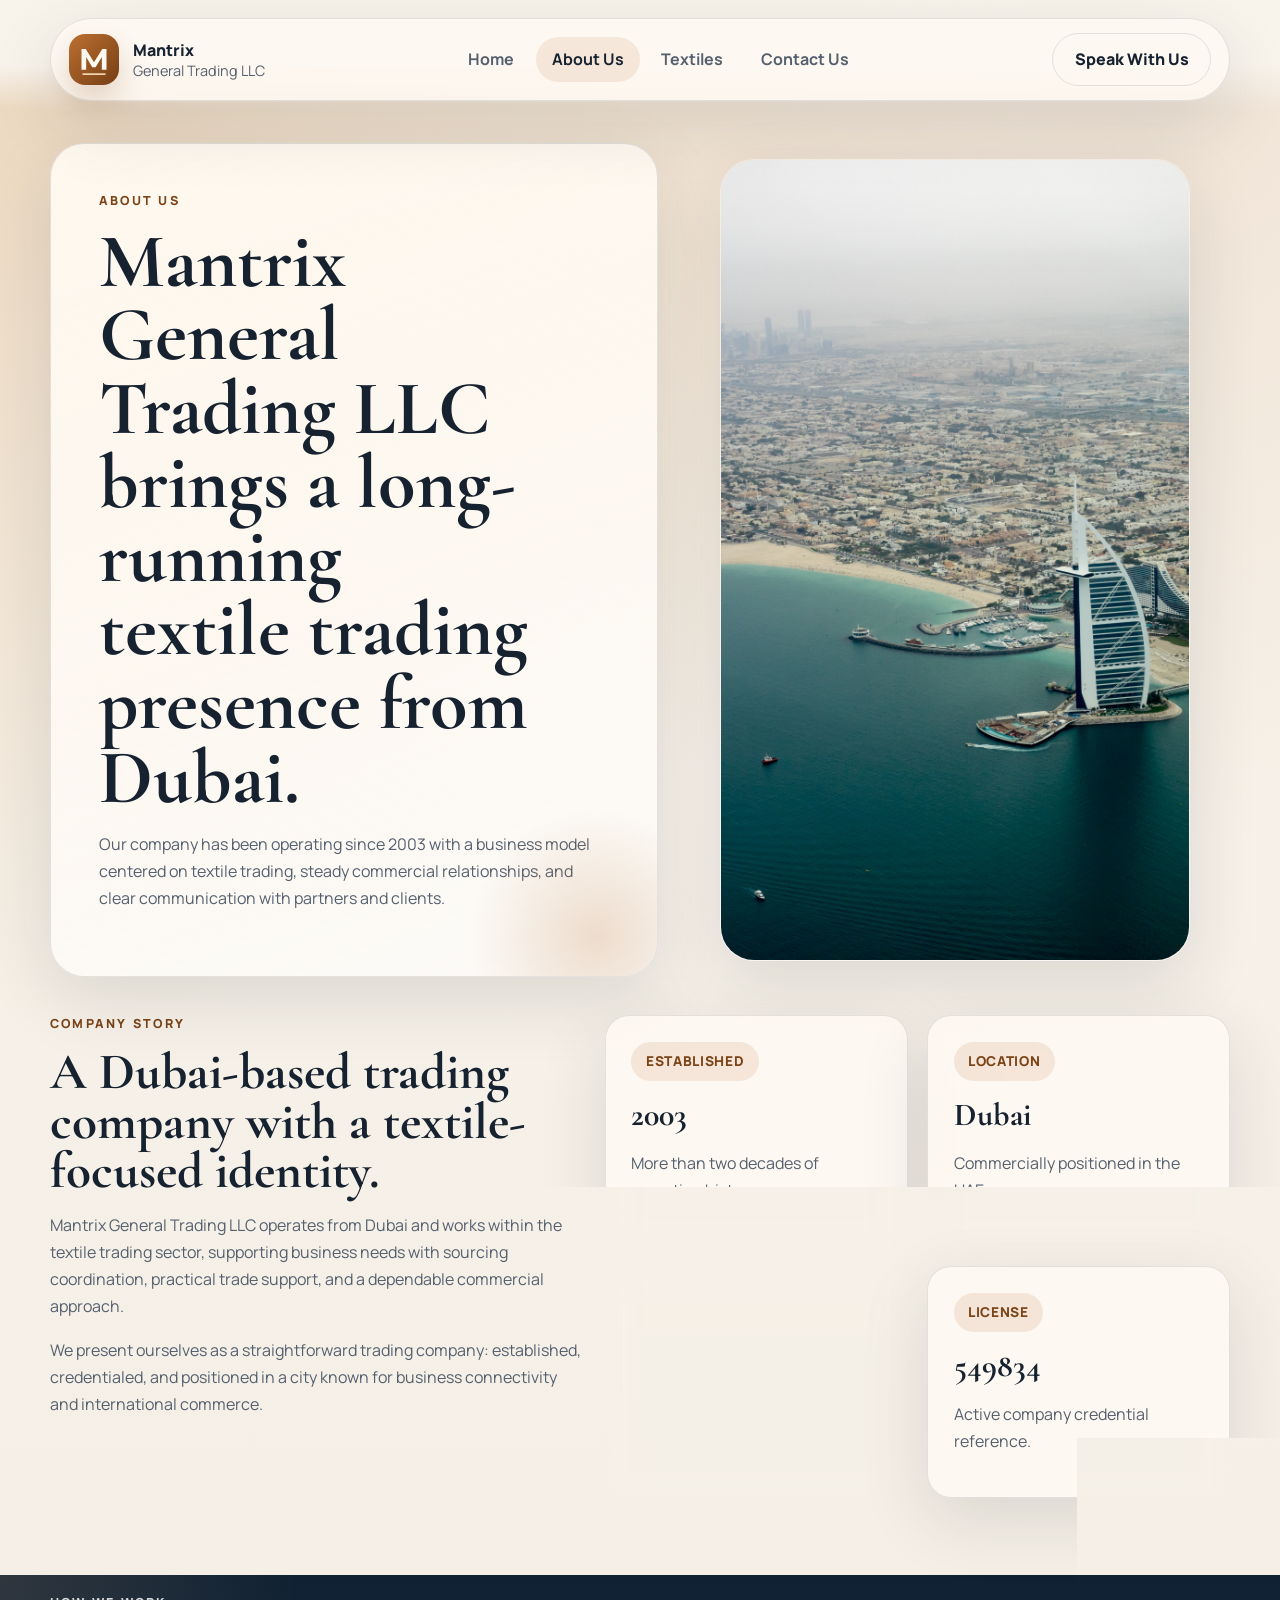
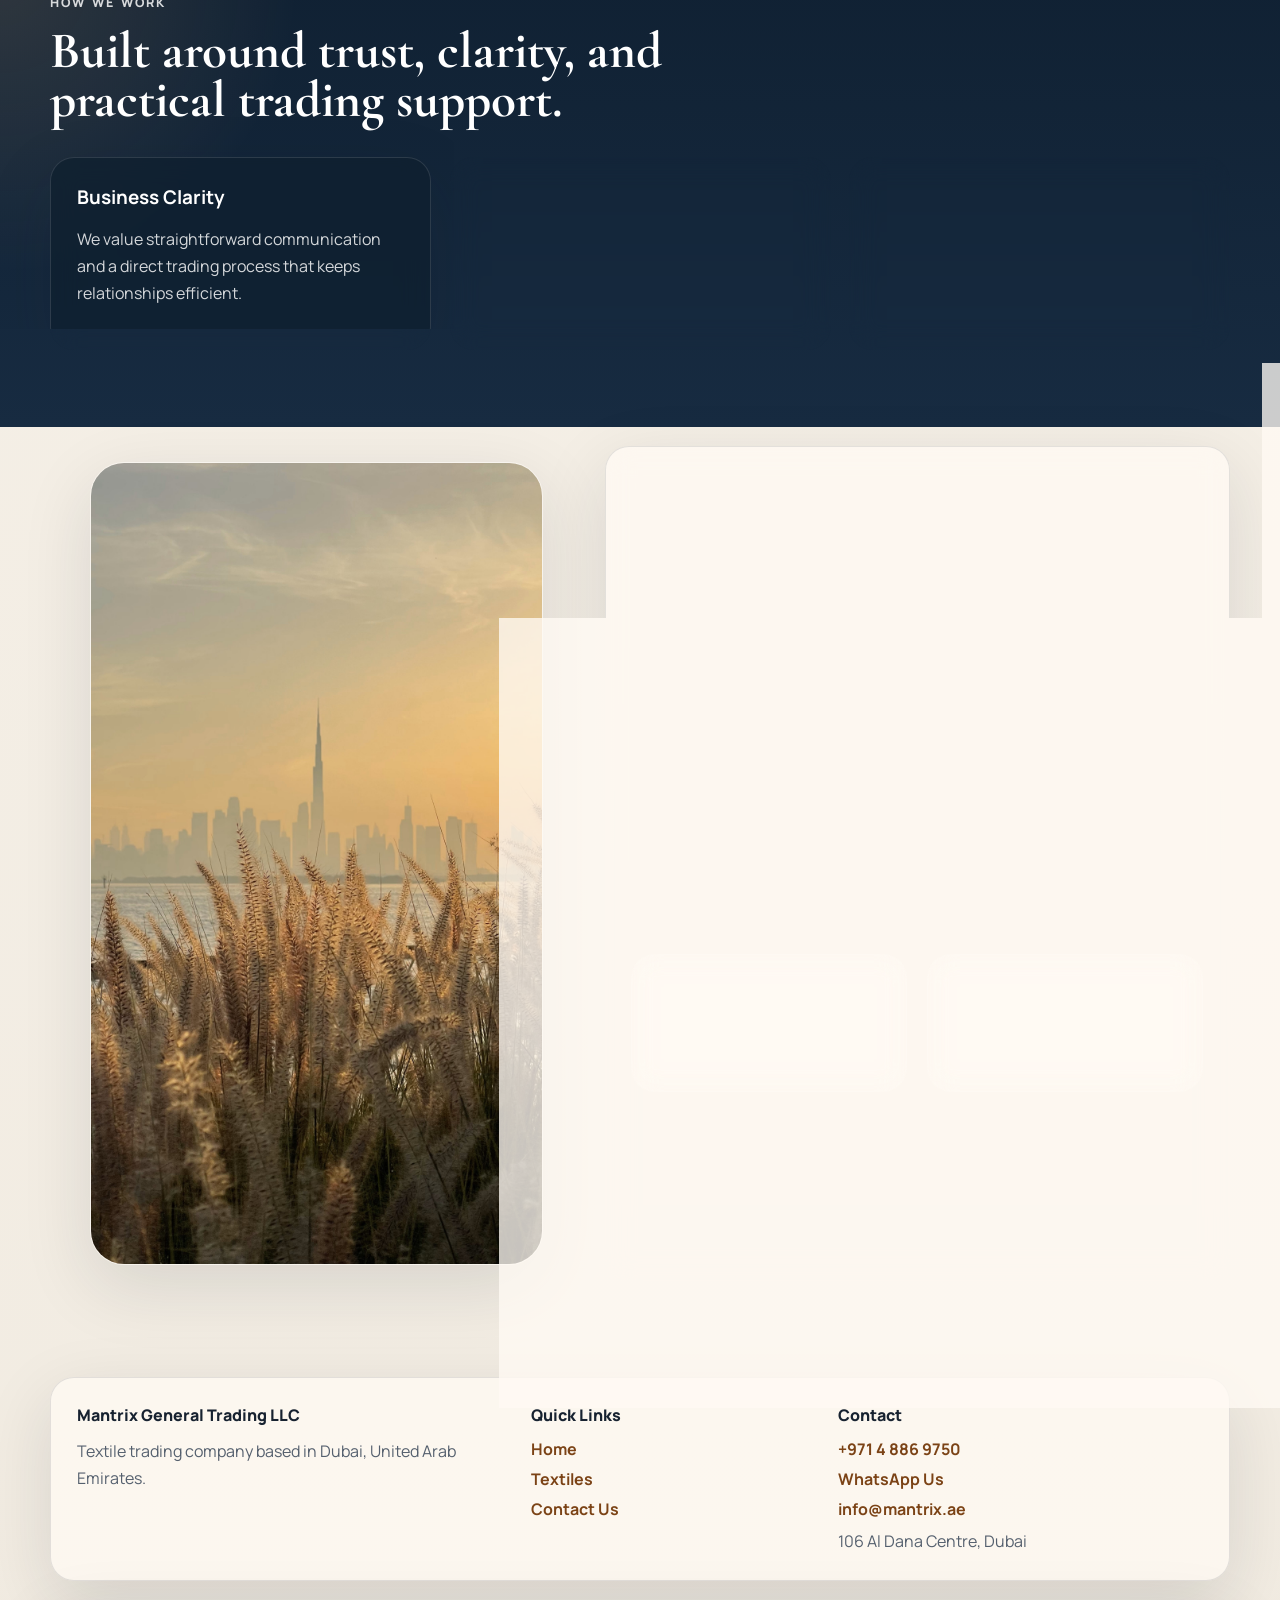
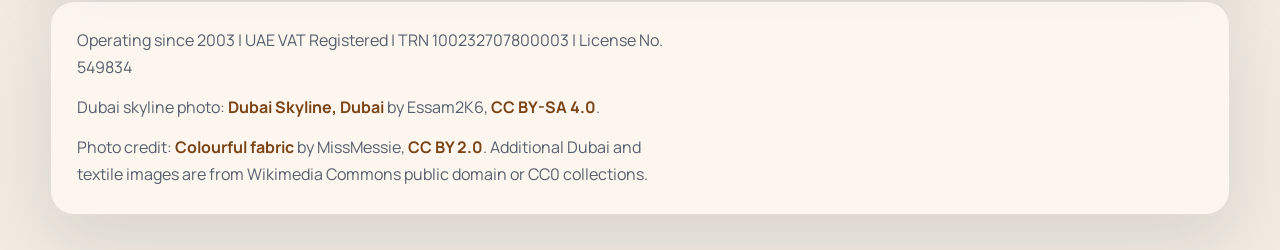
==== commit 495518d4: "Update contact email to info@mantrix.ae Co-Authored-By: Claude Sonnet 4.6 <noreply@anthropic.com>" ====
--- a/about.html
+++ b/about.html
@@ -173,7 +173,7 @@
         <p class="footer-title">Contact</p>
         <a class="footer-link" href="tel:+97148869750">+971 4 886 9750</a>
         <a class="footer-link whatsapp-link" href="https://wa.me/97148869750">WhatsApp Us</a>
-        <a class="footer-link" href="mailto:mantrixllc@gmail.com">mantrixllc@gmail.com</a>
+        <a class="footer-link" href="mailto:info@mantrix.ae">info@mantrix.ae</a>
         <p class="footer-copy">106 Al Dana Centre, Dubai</p>
       </div>
     </div>
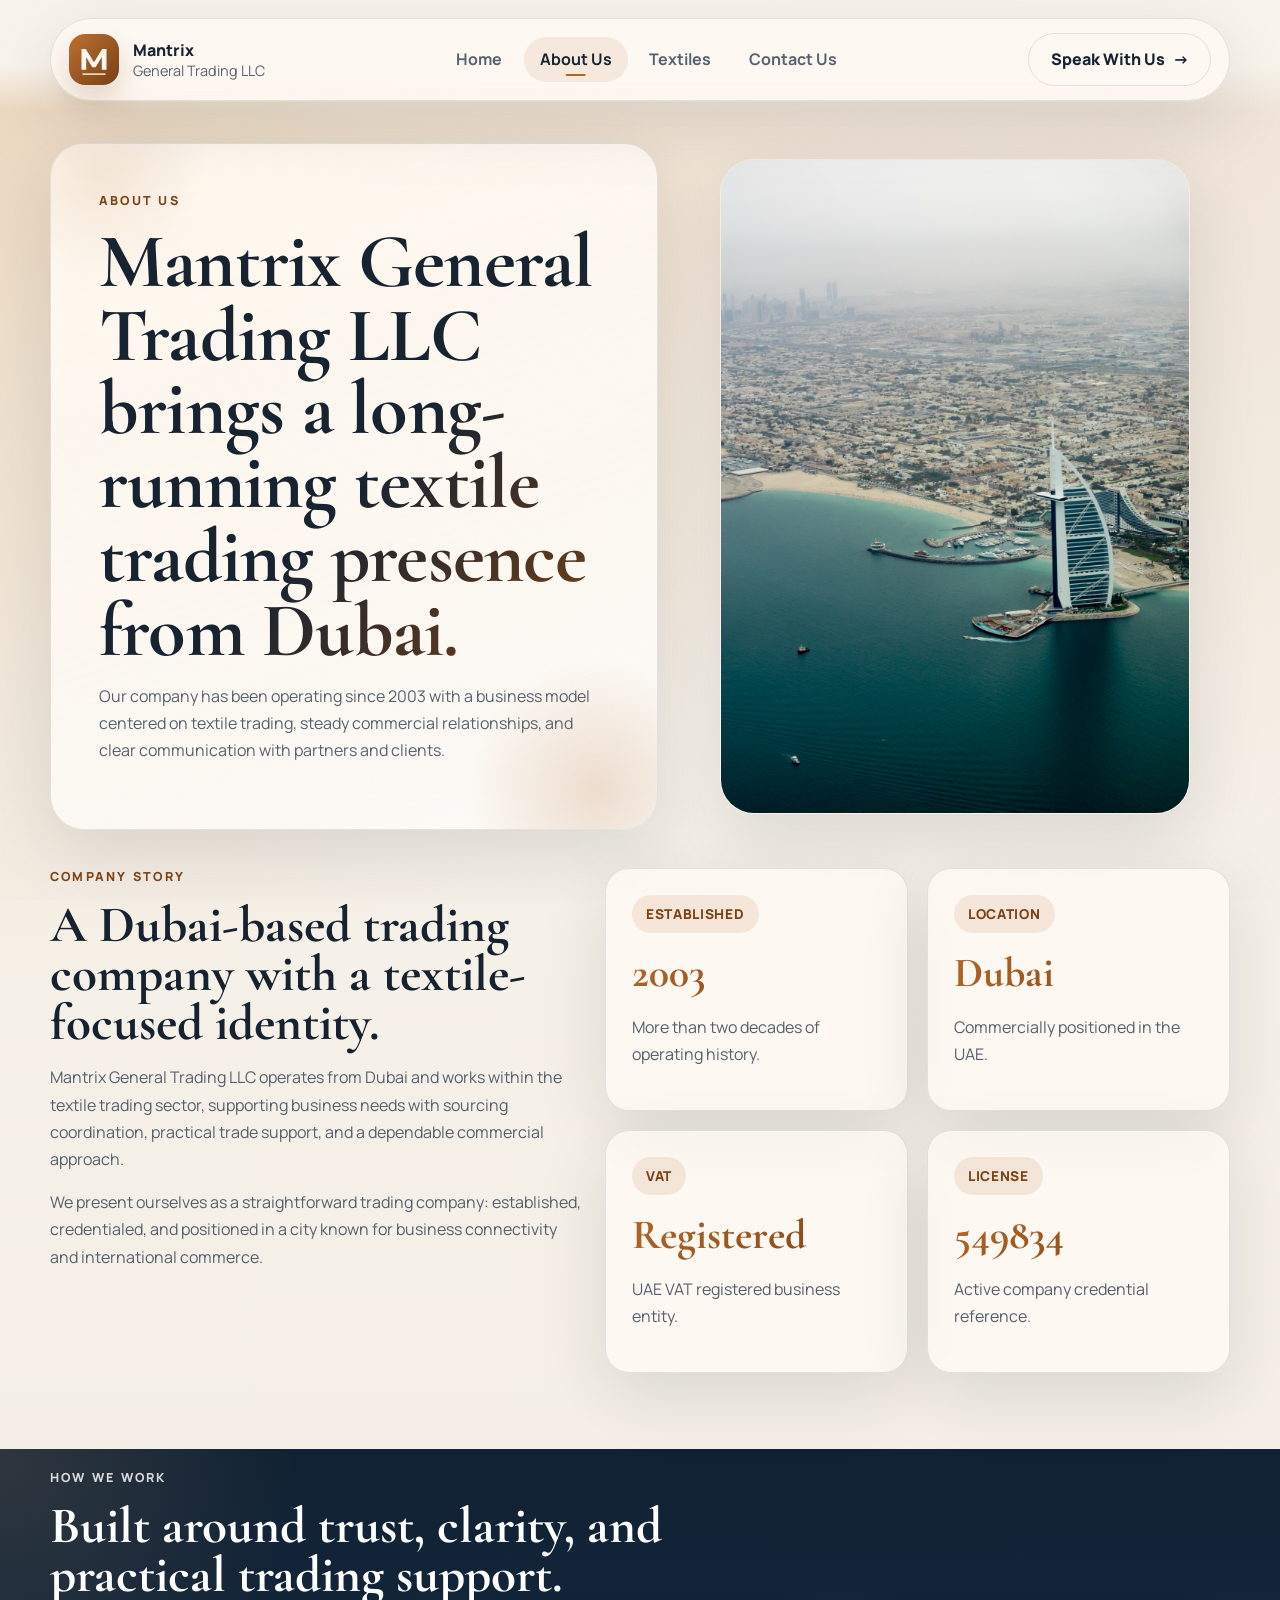
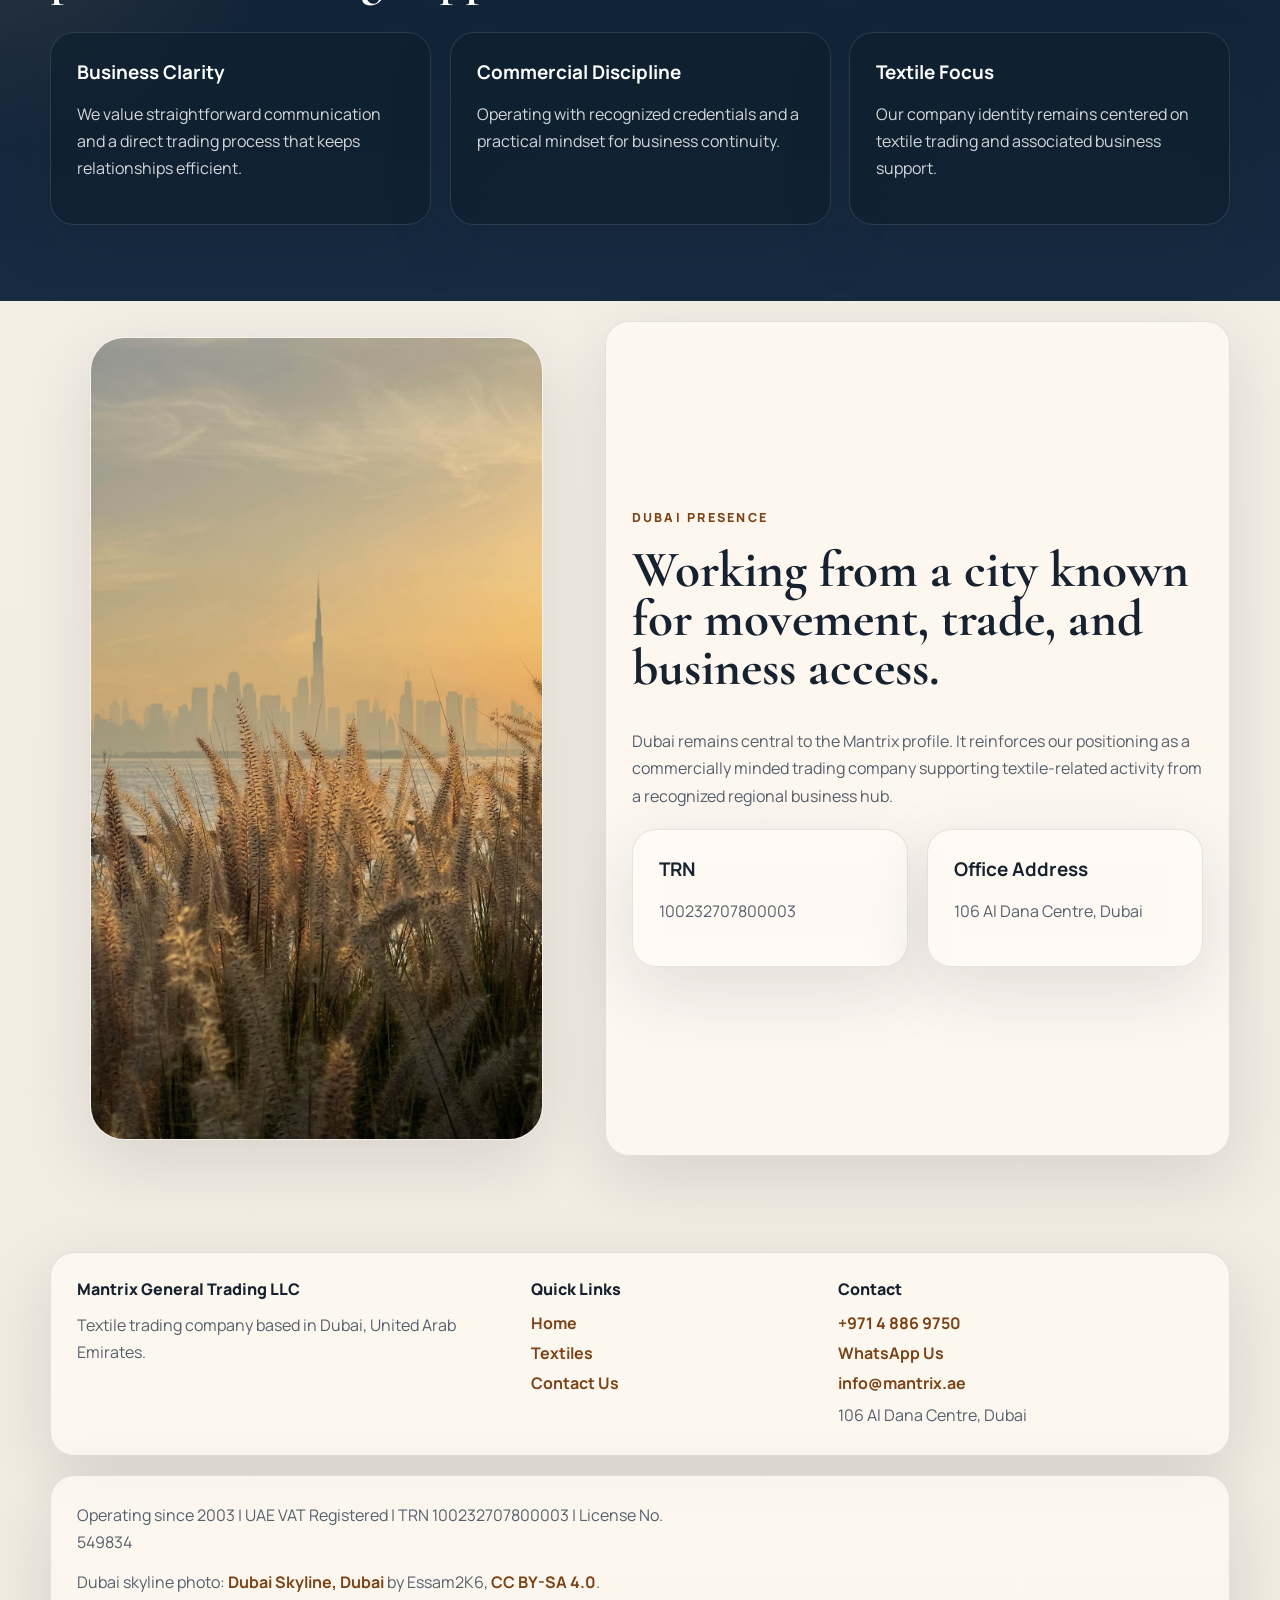
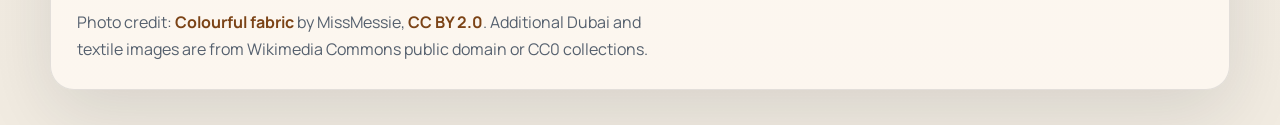
==== commit daf44248: "feat: high-end animations and polished micro-interactions - Add scroll progress bar, sticky-header s" ====
--- a/about.html
+++ b/about.html
@@ -26,9 +26,11 @@
   <link rel="preconnect" href="https://fonts.gstatic.com" crossorigin>
   <link href="https://fonts.googleapis.com/css2?family=Manrope:wght@400;500;700;800&family=Cormorant+Garamond:wght@600;700&display=swap" rel="stylesheet">
   <link rel="stylesheet" href="styles.css">
+  <script src="script.js" defer></script>
 </head>
 <body>
   <a class="skip-link" href="#main">Skip to content</a>
+  <div class="scroll-progress"></div>
 
   <header class="site-header">
     <div class="shell">
@@ -54,15 +56,15 @@
   <main id="main">
     <section class="page-hero">
       <div class="shell page-hero-grid">
-        <div class="page-hero-copy">
-          <p class="eyebrow">About Us</p>
-          <h1>Mantrix General Trading LLC brings a long-running textile trading presence from Dubai.</h1>
-          <p class="lead">
+        <div class="page-hero-copy reveal">
+          <p class="eyebrow reveal reveal-delay-1">About Us</p>
+          <h1 class="reveal reveal-delay-1">Mantrix General Trading LLC brings a long-running textile trading presence from Dubai.</h1>
+          <p class="lead reveal reveal-delay-2">
             Our company has been operating since 2003 with a business model centered on textile trading, steady commercial
             relationships, and clear communication with partners and clients.
           </p>
         </div>
-        <figure class="page-hero-image">
+        <figure class="page-hero-image reveal reveal-delay-2">
           <img src="images/dubai-aerial.jpg" alt="Dubai aerial view" width="4608" height="3456">
         </figure>
       </div>
@@ -70,7 +72,7 @@
 
     <section class="section">
       <div class="shell split-layout">
-        <div>
+        <div class="reveal">
           <p class="eyebrow">Company Story</p>
           <h2>A Dubai-based trading company with a textile-focused identity.</h2>
           <p class="lead">
@@ -83,24 +85,24 @@
           </p>
         </div>
         <div class="grid cards-2">
-          <article class="metric-card">
+          <article class="metric-card reveal reveal-delay-1">
             <span>Established</span>
-            <strong>2003</strong>
+            <strong data-count="2003" data-count-from="1990">2003</strong>
             <p>More than two decades of operating history.</p>
           </article>
-          <article class="metric-card">
+          <article class="metric-card reveal reveal-delay-2">
             <span>Location</span>
             <strong>Dubai</strong>
             <p>Commercially positioned in the UAE.</p>
           </article>
-          <article class="metric-card">
+          <article class="metric-card reveal reveal-delay-3">
             <span>VAT</span>
             <strong>Registered</strong>
             <p>UAE VAT registered business entity.</p>
           </article>
-          <article class="metric-card">
+          <article class="metric-card reveal reveal-delay-4">
             <span>License</span>
-            <strong>549834</strong>
+            <strong data-count="549834" data-count-from="500000">549834</strong>
             <p>Active company credential reference.</p>
           </article>
         </div>
@@ -109,20 +111,20 @@
 
     <section class="section section-dark">
       <div class="shell">
-        <div class="section-heading section-heading-light">
+        <div class="section-heading section-heading-light reveal">
           <p class="eyebrow">How We Work</p>
           <h2>Built around trust, clarity, and practical trading support.</h2>
         </div>
         <div class="grid cards-3">
-          <article class="info-card info-card-dark">
+          <article class="info-card info-card-dark reveal reveal-delay-1">
             <h3>Business Clarity</h3>
             <p>We value straightforward communication and a direct trading process that keeps relationships efficient.</p>
           </article>
-          <article class="info-card info-card-dark">
+          <article class="info-card info-card-dark reveal reveal-delay-2">
             <h3>Commercial Discipline</h3>
             <p>Operating with recognized credentials and a practical mindset for business continuity.</p>
           </article>
-          <article class="info-card info-card-dark">
+          <article class="info-card info-card-dark reveal reveal-delay-3">
             <h3>Textile Focus</h3>
             <p>Our company identity remains centered on textile trading and associated business support.</p>
           </article>
@@ -132,10 +134,10 @@
 
     <section class="section">
       <div class="shell feature-layout">
-        <figure class="feature-image">
+        <figure class="feature-image reveal">
           <img src="images/dubai-skyline.jpg" alt="Dubai skyline view" width="2268" height="4032" loading="lazy">
         </figure>
-        <div class="feature-copy">
+        <div class="feature-copy reveal reveal-delay-1">
           <p class="eyebrow">Dubai Presence</p>
           <h2>Working from a city known for movement, trade, and business access.</h2>
           <p class="lead">
@@ -143,11 +145,11 @@
             company supporting textile-related activity from a recognized regional business hub.
           </p>
           <div class="grid cards-2">
-            <article class="info-card">
+            <article class="info-card reveal reveal-delay-2">
               <h3>TRN</h3>
               <p>100232707800003</p>
             </article>
-            <article class="info-card">
+            <article class="info-card reveal reveal-delay-3">
               <h3>Office Address</h3>
               <p>106 Al Dana Centre, Dubai</p>
             </article>
--- a/styles.css
+++ b/styles.css
@@ -9,9 +9,12 @@
   --accent-deep: #7b4316;
   --white: #ffffff;
   --shadow: 0 22px 70px rgba(26, 29, 41, 0.12);
+  --shadow-lg: 0 32px 90px rgba(26, 29, 41, 0.18);
   --radius-xl: 34px;
   --radius-lg: 24px;
   --container: 1180px;
+  --ease-out-expo: cubic-bezier(0.16, 1, 0.3, 1);
+  --ease-out-quart: cubic-bezier(0.25, 1, 0.5, 1);
 }
 
 * {
@@ -20,6 +23,63 @@
 
 html {
   scroll-behavior: smooth;
+}
+
+/* ---------- Scroll progress bar ---------- */
+.scroll-progress {
+  position: fixed;
+  top: 0;
+  left: 0;
+  right: 0;
+  height: 3px;
+  background: linear-gradient(90deg, var(--accent), var(--accent-deep));
+  transform-origin: left;
+  transform: scaleX(0);
+  z-index: 9998;
+  pointer-events: none;
+  transition: transform 0.12s linear;
+}
+
+/* ---------- Reveal-on-scroll ---------- */
+.reveal {
+  opacity: 0;
+  transform: translateY(28px);
+  transition: opacity 0.9s var(--ease-out-expo), transform 0.9s var(--ease-out-expo);
+  will-change: opacity, transform;
+}
+
+.reveal.is-visible {
+  opacity: 1;
+  transform: translateY(0);
+}
+
+.reveal-delay-1 { transition-delay: 0.08s; }
+.reveal-delay-2 { transition-delay: 0.16s; }
+.reveal-delay-3 { transition-delay: 0.24s; }
+.reveal-delay-4 { transition-delay: 0.32s; }
+.reveal-delay-5 { transition-delay: 0.40s; }
+.reveal-delay-6 { transition-delay: 0.48s; }
+
+/* ---------- Grain texture overlay ---------- */
+body::before {
+  content: "";
+  position: fixed;
+  inset: 0;
+  pointer-events: none;
+  z-index: 9997;
+  opacity: 0.05;
+  background-image: url("data:image/svg+xml;utf8,<svg xmlns='http://www.w3.org/2000/svg' width='160' height='160'><filter id='n'><feTurbulence type='fractalNoise' baseFrequency='0.85' numOctaves='2'/></filter><rect width='100%25' height='100%25' filter='url(%23n)'/></svg>");
+  mix-blend-mode: overlay;
+}
+
+/* ---------- Body page load fade ---------- */
+@keyframes bodyFadeIn {
+  from { opacity: 0; }
+  to { opacity: 1; }
+}
+
+body {
+  animation: bodyFadeIn 0.7s var(--ease-out-quart) both;
 }
 
 .skip-link {
@@ -78,6 +138,20 @@
   z-index: 100;
   padding: 1.1rem 0 0.6rem;
   background: linear-gradient(to bottom, rgba(248, 243, 235, 0.98) 60%, transparent 100%);
+  transition: padding 0.35s var(--ease-out-expo);
+}
+
+.site-header.is-scrolled {
+  padding: 0.7rem 0 0.55rem;
+}
+
+.site-header.is-scrolled .nav-shell {
+  background: rgba(255, 250, 244, 0.94);
+  box-shadow: 0 26px 70px rgba(26, 29, 41, 0.18);
+}
+
+.nav-shell {
+  transition: background 0.35s, box-shadow 0.35s, transform 0.35s;
 }
 
 .nav-shell {
@@ -137,12 +211,32 @@
   border-radius: 999px;
   font-weight: 700;
   color: var(--ink-soft);
+  position: relative;
+  transition: color 0.25s, background 0.25s;
+}
+
+.nav-link::after {
+  content: "";
+  position: absolute;
+  left: 50%;
+  bottom: 0.35rem;
+  width: 0;
+  height: 2px;
+  background: var(--accent);
+  border-radius: 2px;
+  transform: translateX(-50%);
+  transition: width 0.4s var(--ease-out-expo);
 }
 
 .nav-link:hover,
 .nav-link.is-active {
-  background: rgba(180, 102, 40, 0.12);
+  background: rgba(180, 102, 40, 0.1);
   color: var(--ink);
+}
+
+.nav-link:hover::after,
+.nav-link.is-active::after {
+  width: 1.3rem;
 }
 
 .button {
@@ -156,6 +250,41 @@
   background: linear-gradient(135deg, var(--accent), var(--accent-deep));
   color: var(--white);
   font-weight: 800;
+  position: relative;
+  overflow: hidden;
+  transition: transform 0.4s var(--ease-out-expo), box-shadow 0.4s var(--ease-out-expo), background 0.3s;
+  isolation: isolate;
+}
+
+.button::after {
+  content: "→";
+  display: inline-block;
+  margin-left: 0.5em;
+  transition: transform 0.4s var(--ease-out-expo);
+}
+
+.button:hover::after {
+  transform: translateX(5px);
+}
+
+.button::before {
+  content: "";
+  position: absolute;
+  inset: 0;
+  background: linear-gradient(120deg, transparent 30%, rgba(255, 255, 255, 0.28) 50%, transparent 70%);
+  transform: translateX(-100%);
+  transition: transform 0.7s var(--ease-out-expo);
+  pointer-events: none;
+  z-index: -1;
+}
+
+.button:hover::before {
+  transform: translateX(100%);
+}
+
+.button:hover {
+  transform: translateY(-3px);
+  box-shadow: 0 20px 40px rgba(180, 102, 40, 0.35);
 }
 
 .button-outline,
@@ -163,6 +292,13 @@
   background: transparent;
   color: var(--ink);
   border-color: var(--line);
+}
+
+.button-outline:hover,
+.button-ghost:hover {
+  background: rgba(180, 102, 40, 0.08);
+  border-color: var(--accent);
+  box-shadow: 0 20px 40px rgba(26, 29, 41, 0.1);
 }
 
 .hero-home,
@@ -217,6 +353,28 @@
   bottom: -90px;
   border-radius: 50%;
   background: radial-gradient(circle, rgba(180, 102, 40, 0.2), transparent 70%);
+  animation: orbFloat 14s ease-in-out infinite;
+  pointer-events: none;
+}
+
+.hero-copy::before,
+.page-hero-copy::before {
+  content: "";
+  position: absolute;
+  width: 220px;
+  height: 220px;
+  top: -80px;
+  left: -60px;
+  border-radius: 50%;
+  background: radial-gradient(circle, rgba(180, 102, 40, 0.12), transparent 70%);
+  animation: orbFloat 18s ease-in-out infinite reverse;
+  pointer-events: none;
+}
+
+@keyframes orbFloat {
+  0%, 100% { transform: translate(0, 0) scale(1); }
+  33% { transform: translate(30px, -20px) scale(1.08); }
+  66% { transform: translate(-20px, 30px) scale(0.95); }
 }
 
 .hero-visual,
@@ -252,6 +410,23 @@
   width: 100%;
   height: 100%;
   object-fit: cover;
+  transition: transform 1.4s var(--ease-out-expo), filter 0.6s;
+}
+
+.photo-card:hover img,
+.page-hero-image:hover img,
+.feature-image:hover img,
+.gallery-card:hover img {
+  transform: scale(1.06);
+}
+
+.gallery-card {
+  transition: transform 0.6s var(--ease-out-expo), box-shadow 0.6s;
+}
+
+.gallery-card:hover {
+  transform: translateY(-8px);
+  box-shadow: 0 40px 90px rgba(14, 31, 47, 0.38);
 }
 
 .photo-tall {
@@ -272,6 +447,19 @@
   border-radius: var(--radius-lg);
   background: var(--surface);
   backdrop-filter: blur(14px);
+  transition: transform 0.55s var(--ease-out-expo), box-shadow 0.55s var(--ease-out-expo), border-color 0.4s;
+}
+
+.info-card:hover,
+.metric-card:hover,
+.detail-card:hover {
+  transform: translateY(-6px);
+  box-shadow: var(--shadow-lg);
+  border-color: rgba(180, 102, 40, 0.35);
+}
+
+.info-card-dark:hover {
+  border-color: rgba(255, 255, 255, 0.25);
 }
 
 .eyebrow {
@@ -298,7 +486,12 @@
 h1 {
   font-size: clamp(3rem, 6vw, 5.6rem);
   margin-bottom: 1rem;
-  max-width: 12ch;
+  max-width: 14ch;
+  background: linear-gradient(135deg, var(--ink) 0%, var(--ink) 55%, var(--accent-deep) 100%);
+  -webkit-background-clip: text;
+  background-clip: text;
+  -webkit-text-fill-color: transparent;
+  letter-spacing: -0.01em;
 }
 
 h2 {
@@ -353,6 +546,13 @@
   font-weight: 800;
   letter-spacing: 0.05em;
   text-transform: uppercase;
+  transition: background 0.3s, transform 0.3s var(--ease-out-expo), box-shadow 0.3s;
+}
+
+.hero-points span:hover {
+  background: rgba(180, 102, 40, 0.22);
+  transform: translateY(-2px);
+  box-shadow: 0 10px 20px rgba(180, 102, 40, 0.18);
 }
 
 .section {
@@ -433,8 +633,17 @@
 .metric-card strong {
   display: block;
   margin: 0.9rem 0 0.45rem;
-  font-size: 2rem;
+  font-size: 2.6rem;
   font-family: "Cormorant Garamond", serif;
+  background: linear-gradient(135deg, var(--accent), var(--accent-deep));
+  -webkit-background-clip: text;
+  background-clip: text;
+  -webkit-text-fill-color: transparent;
+  transition: transform 0.5s var(--ease-out-expo);
+}
+
+.metric-card:hover strong {
+  transform: scale(1.04);
 }
 
 .gallery-card {
@@ -463,7 +672,14 @@
   align-items: center;
   justify-content: space-between;
   gap: 1.2rem;
-  background: linear-gradient(135deg, #fff8ef, #f0ddc7);
+  background: linear-gradient(135deg, #fff8ef, #f0ddc7, #fff8ef);
+  background-size: 200% 200%;
+  animation: gradientDrift 10s ease infinite;
+}
+
+@keyframes gradientDrift {
+  0%, 100% { background-position: 0% 50%; }
+  50% { background-position: 100% 50%; }
 }
 
 .contact-layout {
@@ -483,6 +699,17 @@
 .footer-meta a {
   color: var(--accent-deep);
   font-weight: 700;
+  background-image: linear-gradient(var(--accent-deep), var(--accent-deep));
+  background-size: 0% 2px;
+  background-position: 0 100%;
+  background-repeat: no-repeat;
+  transition: background-size 0.4s var(--ease-out-expo);
+}
+
+.contact-list a:hover,
+.footer-link:hover,
+.footer-meta a:hover {
+  background-size: 100% 2px;
 }
 
 .contact-form {
@@ -625,6 +852,38 @@
   }
 }
 
+/* ---------- Focus-visible ---------- */
+:focus-visible {
+  outline: 2px solid var(--accent);
+  outline-offset: 3px;
+  border-radius: 4px;
+}
+
+.button:focus-visible {
+  outline-offset: 4px;
+}
+
+/* ---------- Respect prefers-reduced-motion ---------- */
+@media (prefers-reduced-motion: reduce) {
+  *,
+  *::before,
+  *::after {
+    animation-duration: 0.01ms !important;
+    animation-iteration-count: 1 !important;
+    transition-duration: 0.01ms !important;
+    scroll-behavior: auto !important;
+  }
+
+  .reveal {
+    opacity: 1;
+    transform: none;
+  }
+
+  body::before {
+    display: none;
+  }
+}
+
 @media (max-width: 640px) {
   .site-header {
     padding-top: 0.8rem;
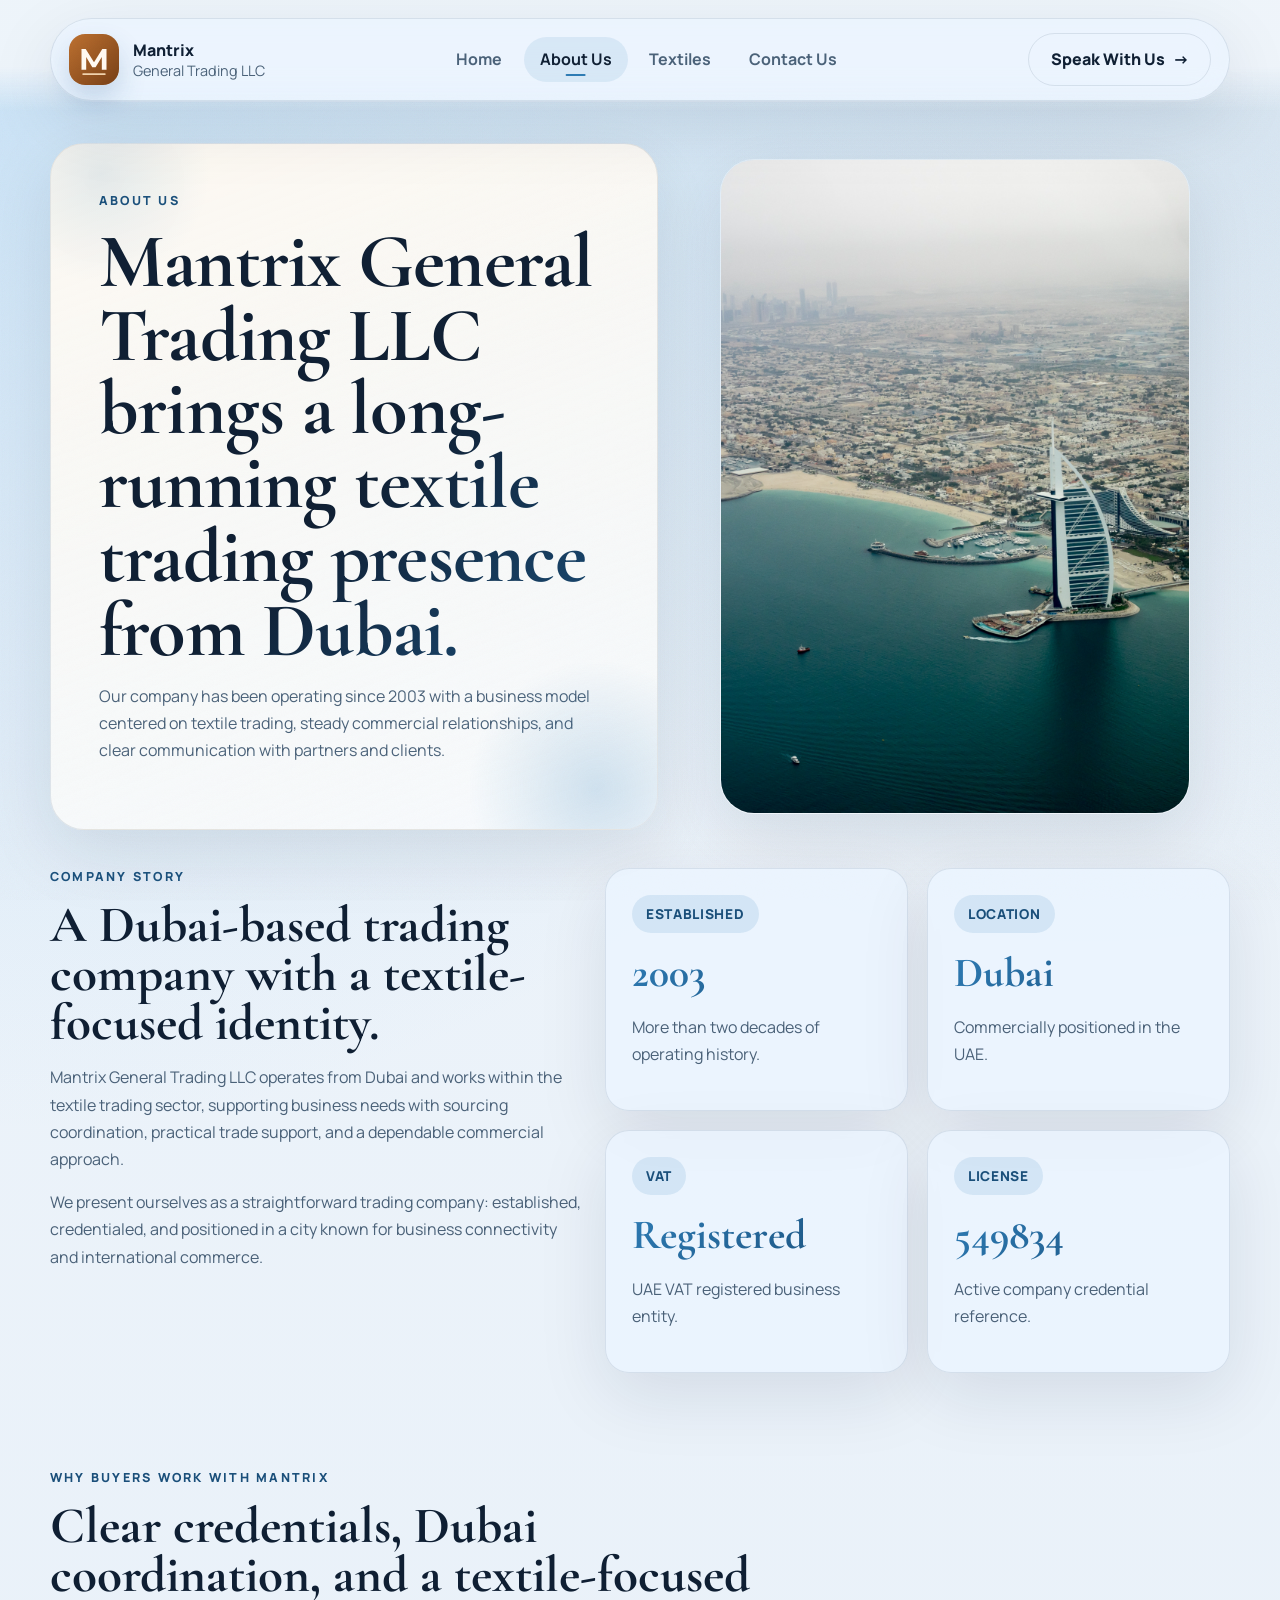
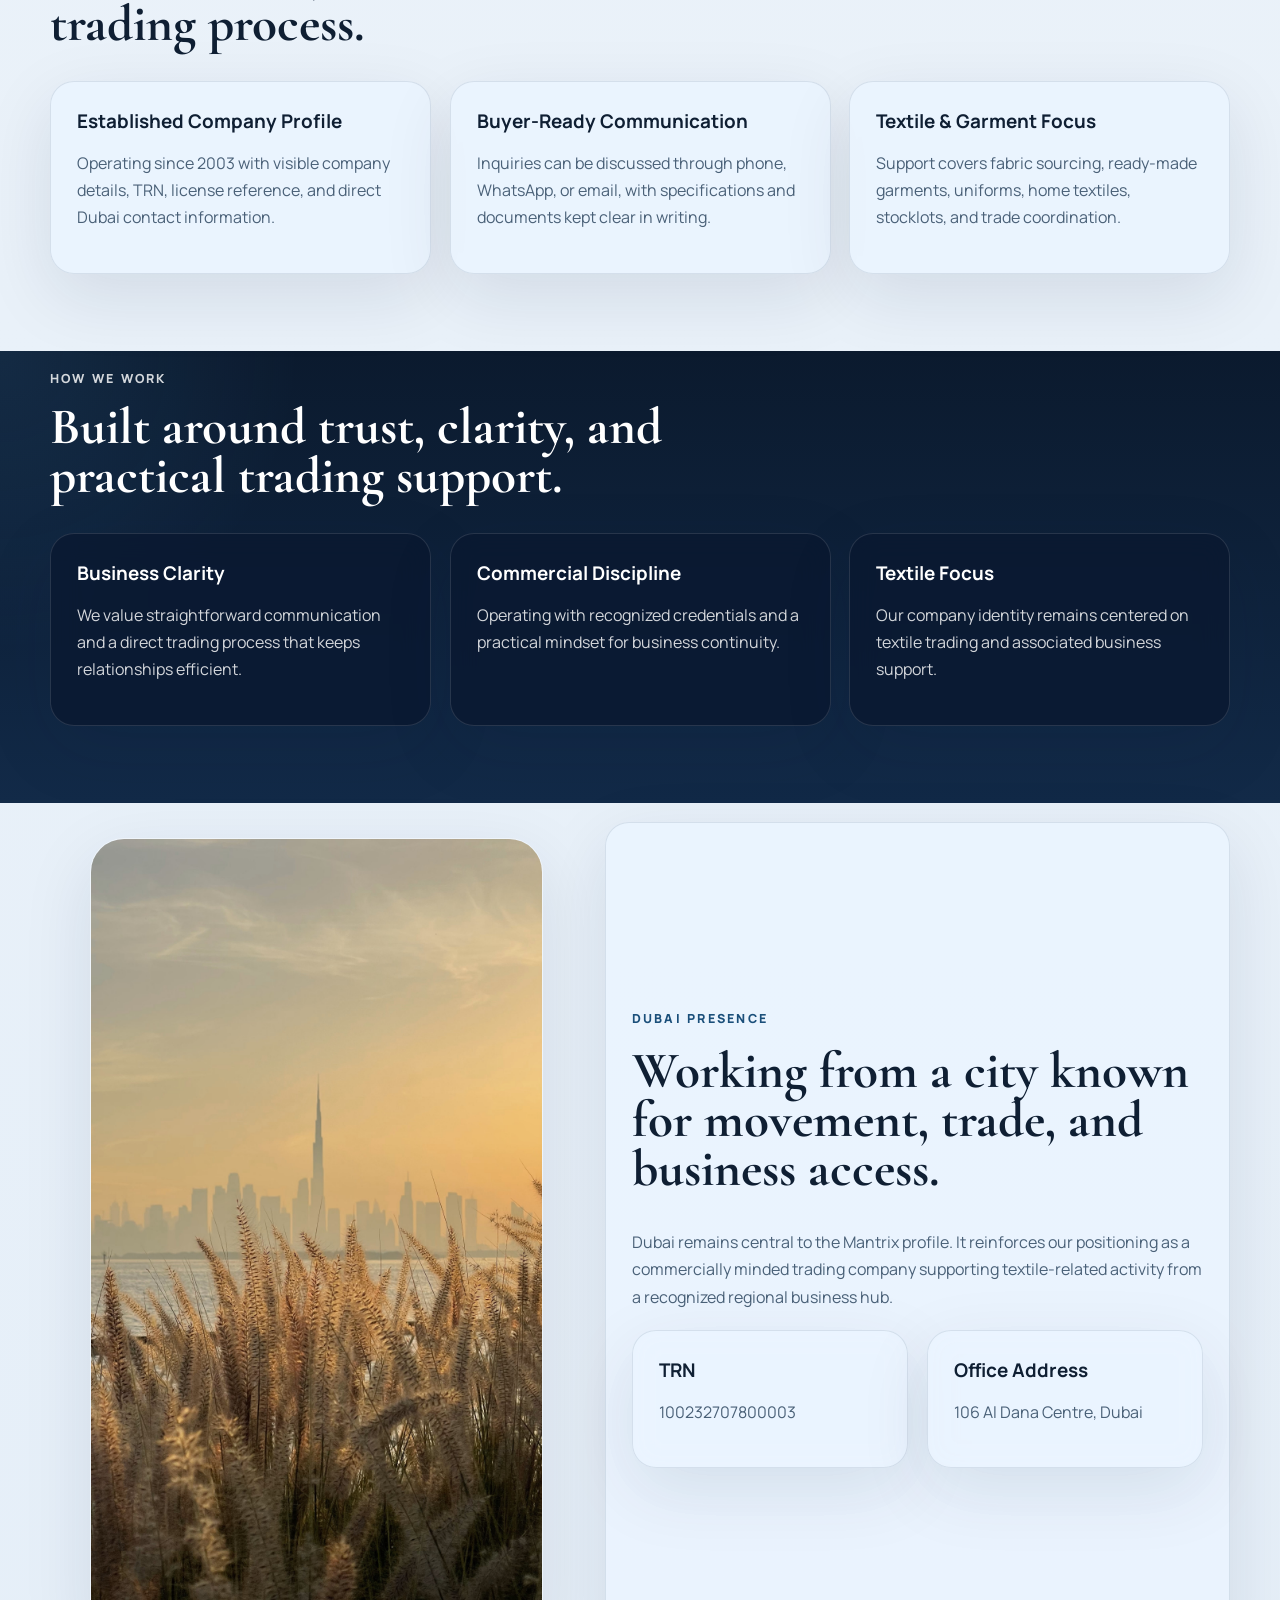
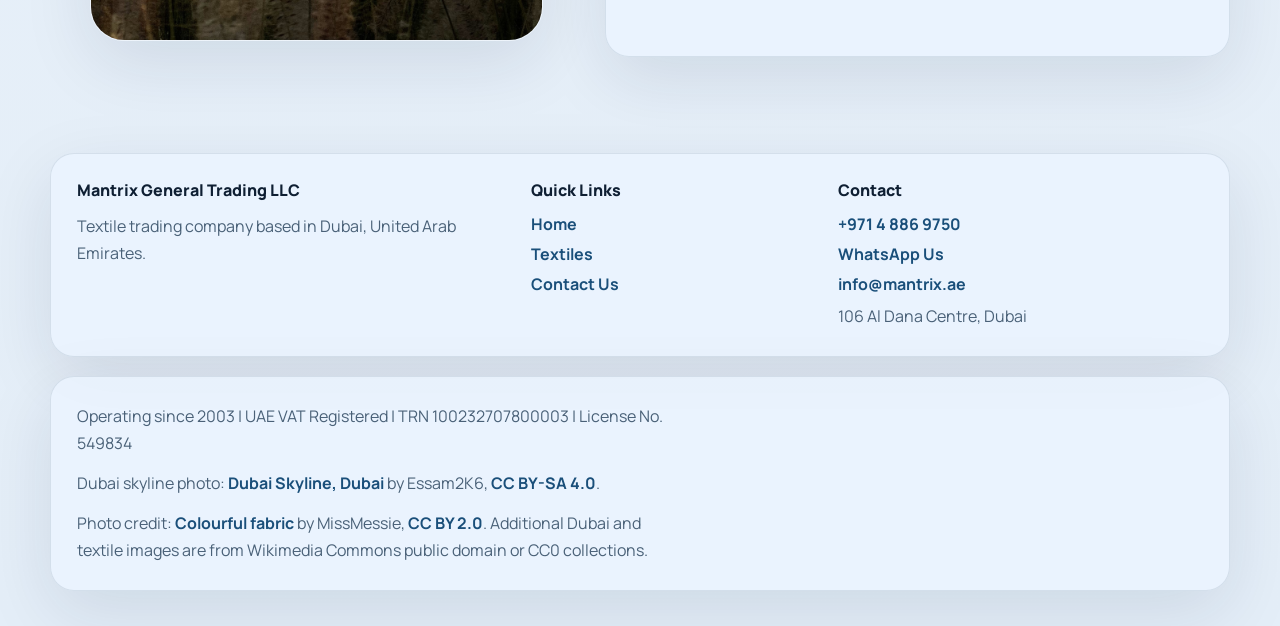
==== commit 88673b35: "Add buyer details and trust signals" ====
--- a/about.html
+++ b/about.html
@@ -104,6 +104,29 @@
             <span>License</span>
             <strong data-count="549834" data-count-from="500000">549834</strong>
             <p>Active company credential reference.</p>
+          </article>
+        </div>
+      </div>
+    </section>
+
+    <section class="section">
+      <div class="shell">
+        <div class="section-heading reveal">
+          <p class="eyebrow">Why Buyers Work With Mantrix</p>
+          <h2>Clear credentials, Dubai coordination, and a textile-focused trading process.</h2>
+        </div>
+        <div class="grid cards-3">
+          <article class="info-card reveal reveal-delay-1">
+            <h3>Established Company Profile</h3>
+            <p>Operating since 2003 with visible company details, TRN, license reference, and direct Dubai contact information.</p>
+          </article>
+          <article class="info-card reveal reveal-delay-2">
+            <h3>Buyer-Ready Communication</h3>
+            <p>Inquiries can be discussed through phone, WhatsApp, or email, with specifications and documents kept clear in writing.</p>
+          </article>
+          <article class="info-card reveal reveal-delay-3">
+            <h3>Textile &amp; Garment Focus</h3>
+            <p>Support covers fabric sourcing, ready-made garments, uniforms, home textiles, stocklots, and trade coordination.</p>
           </article>
         </div>
       </div>
--- a/styles.css
+++ b/styles.css
@@ -1,15 +1,15 @@
 :root {
-  --bg: #f4efe7;
-  --surface: rgba(255, 250, 244, 0.78);
-  --surface-dark: rgba(14, 31, 47, 0.72);
-  --ink: #172230;
-  --ink-soft: #55606e;
-  --line: rgba(23, 34, 48, 0.11);
-  --accent: #b46628;
-  --accent-deep: #7b4316;
+  --bg: #eef4fa;
+  --surface: rgba(235, 245, 255, 0.82);
+  --surface-dark: rgba(10, 24, 48, 0.78);
+  --ink: #0f1f33;
+  --ink-soft: #4a6178;
+  --line: rgba(15, 40, 75, 0.1);
+  --accent: #2d7ab3;
+  --accent-deep: #1a4f7a;
   --white: #ffffff;
-  --shadow: 0 22px 70px rgba(26, 29, 41, 0.12);
-  --shadow-lg: 0 32px 90px rgba(26, 29, 41, 0.18);
+  --shadow: 0 22px 70px rgba(10, 30, 60, 0.1);
+  --shadow-lg: 0 32px 90px rgba(10, 30, 60, 0.16);
   --radius-xl: 34px;
   --radius-lg: 24px;
   --container: 1180px;
@@ -112,9 +112,9 @@
   color: var(--ink);
   font-family: "Manrope", sans-serif;
   background:
-    radial-gradient(circle at top left, rgba(234, 211, 183, 0.9), transparent 28%),
-    radial-gradient(circle at 85% 0%, rgba(180, 102, 40, 0.12), transparent 24%),
-    linear-gradient(180deg, #f8f3eb 0%, #f1ebe1 100%);
+    radial-gradient(circle at top left, rgba(183, 218, 245, 0.7), transparent 28%),
+    radial-gradient(circle at 85% 0%, rgba(45, 122, 179, 0.15), transparent 24%),
+    linear-gradient(180deg, #eef4fa 0%, #e4eef8 100%);
 }
 
 img {
@@ -137,7 +137,7 @@
   top: 0;
   z-index: 100;
   padding: 1.1rem 0 0.6rem;
-  background: linear-gradient(to bottom, rgba(248, 243, 235, 0.98) 60%, transparent 100%);
+  background: linear-gradient(to bottom, rgba(238, 244, 250, 0.98) 60%, transparent 100%);
   transition: padding 0.35s var(--ease-out-expo);
 }
 
@@ -146,7 +146,7 @@
 }
 
 .site-header.is-scrolled .nav-shell {
-  background: rgba(255, 250, 244, 0.94);
+  background: rgba(235, 245, 255, 0.94);
   box-shadow: 0 26px 70px rgba(26, 29, 41, 0.18);
 }
 
@@ -162,7 +162,7 @@
   padding: 0.9rem 1.1rem;
   border: 1px solid var(--line);
   border-radius: 999px;
-  background: rgba(255, 250, 244, 0.74);
+  background: rgba(235, 245, 255, 0.74);
   backdrop-filter: blur(18px);
   box-shadow: var(--shadow);
   width: 100%;
@@ -178,7 +178,7 @@
   width: 3.15rem;
   height: 3.15rem;
   border-radius: 1rem;
-  box-shadow: 0 14px 28px rgba(125, 68, 24, 0.2);
+  box-shadow: 0 14px 28px rgba(24, 80, 140, 0.2);
 }
 
 .brand-name,
@@ -230,7 +230,7 @@
 
 .nav-link:hover,
 .nav-link.is-active {
-  background: rgba(180, 102, 40, 0.1);
+  background: rgba(45, 122, 179, 0.1);
   color: var(--ink);
 }
 
@@ -284,7 +284,7 @@
 
 .button:hover {
   transform: translateY(-3px);
-  box-shadow: 0 20px 40px rgba(180, 102, 40, 0.35);
+  box-shadow: 0 20px 40px rgba(45, 122, 179, 0.35);
 }
 
 .button-outline,
@@ -296,7 +296,7 @@
 
 .button-outline:hover,
 .button-ghost:hover {
-  background: rgba(180, 102, 40, 0.08);
+  background: rgba(45, 122, 179, 0.08);
   border-color: var(--accent);
   box-shadow: 0 20px 40px rgba(26, 29, 41, 0.1);
 }
@@ -352,7 +352,7 @@
   right: -70px;
   bottom: -90px;
   border-radius: 50%;
-  background: radial-gradient(circle, rgba(180, 102, 40, 0.2), transparent 70%);
+  background: radial-gradient(circle, rgba(45, 122, 179, 0.2), transparent 70%);
   animation: orbFloat 14s ease-in-out infinite;
   pointer-events: none;
 }
@@ -366,7 +366,7 @@
   top: -80px;
   left: -60px;
   border-radius: 50%;
-  background: radial-gradient(circle, rgba(180, 102, 40, 0.12), transparent 70%);
+  background: radial-gradient(circle, rgba(45, 122, 179, 0.12), transparent 70%);
   animation: orbFloat 18s ease-in-out infinite reverse;
   pointer-events: none;
 }
@@ -455,7 +455,7 @@
 .detail-card:hover {
   transform: translateY(-6px);
   box-shadow: var(--shadow-lg);
-  border-color: rgba(180, 102, 40, 0.35);
+  border-color: rgba(45, 122, 179, 0.35);
 }
 
 .info-card-dark:hover {
@@ -540,7 +540,7 @@
   align-items: center;
   padding: 0.65rem 0.9rem;
   border-radius: 999px;
-  background: rgba(180, 102, 40, 0.12);
+  background: rgba(45, 122, 179, 0.12);
   color: var(--accent-deep);
   font-size: 0.85rem;
   font-weight: 800;
@@ -550,9 +550,9 @@
 }
 
 .hero-points span:hover {
-  background: rgba(180, 102, 40, 0.22);
+  background: rgba(45, 122, 179, 0.22);
   transform: translateY(-2px);
-  box-shadow: 0 10px 20px rgba(180, 102, 40, 0.18);
+  box-shadow: 0 10px 20px rgba(45, 122, 179, 0.18);
 }
 
 .section {
@@ -561,8 +561,8 @@
 
 .section-dark {
   background:
-    radial-gradient(circle at top left, rgba(224, 176, 124, 0.15), transparent 22%),
-    linear-gradient(180deg, #102133 0%, #172b41 100%);
+    radial-gradient(circle at top left, rgba(80, 160, 220, 0.12), transparent 22%),
+    linear-gradient(180deg, #0b1a2e 0%, #122a48 100%);
   color: var(--white);
 }
 
@@ -659,7 +659,7 @@
   display: grid;
   gap: 0.35rem;
   padding: 1.1rem 1.2rem 1.3rem;
-  background: rgba(255, 250, 244, 0.93);
+  background: rgba(235, 245, 255, 0.93);
   color: var(--ink);
 }
 
@@ -672,7 +672,7 @@
   align-items: center;
   justify-content: space-between;
   gap: 1.2rem;
-  background: linear-gradient(135deg, #fff8ef, #f0ddc7, #fff8ef);
+  background: linear-gradient(135deg, #e8f2fc, #c4dbf3, #e8f2fc);
   background-size: 200% 200%;
   animation: gradientDrift 10s ease infinite;
 }
@@ -781,7 +781,7 @@
   padding: 1.6rem;
   border-radius: var(--radius-lg);
   border: 1px solid var(--line);
-  background: rgba(255, 250, 244, 0.76);
+  background: rgba(235, 245, 255, 0.76);
   box-shadow: var(--shadow);
 }
 
@@ -931,3 +931,652 @@
     min-height: 240px;
   }
 }
+
+/* ============================================================
+   ADVANCED 3D / EDITORIAL LAYER
+   ============================================================ */
+
+/* ---------- Floating animation primitives ---------- */
+@keyframes floatY {
+  0%, 100% { transform: translateY(0); }
+  50%      { transform: translateY(-14px); }
+}
+
+@keyframes floatYSlow {
+  0%, 100% { transform: translate3d(0, 0, 0); }
+  50%      { transform: translate3d(0, -22px, 0); }
+}
+
+@keyframes spinSlow {
+  to { transform: rotate(360deg); }
+}
+
+@keyframes shimmer {
+  0%   { background-position: -200% 0; }
+  100% { background-position: 200% 0; }
+}
+
+@keyframes pulseGlow {
+  0%, 100% { box-shadow: 0 0 0 0 rgba(45, 122, 179, 0.45); }
+  50%      { box-shadow: 0 0 0 18px rgba(45, 122, 179, 0); }
+}
+
+/* ---------- 3D tilt cards ---------- */
+.tilt {
+  transform-style: preserve-3d;
+  perspective: 1200px;
+  transition: transform 0.6s var(--ease-out-expo);
+  will-change: transform;
+}
+
+.tilt-inner {
+  transform-style: preserve-3d;
+  transition: transform 0.4s var(--ease-out-quart);
+}
+
+.tilt:hover .tilt-inner {
+  transform: rotateX(var(--tx, 0deg)) rotateY(var(--ty, 0deg)) translateZ(20px);
+}
+
+.tilt .tilt-layer {
+  transform: translateZ(40px);
+}
+
+.tilt .tilt-layer-deep {
+  transform: translateZ(70px);
+}
+
+/* ---------- Bento grid ---------- */
+.bento {
+  display: grid;
+  grid-template-columns: repeat(6, 1fr);
+  grid-auto-rows: 180px;
+  gap: 1.2rem;
+}
+
+.bento-cell {
+  position: relative;
+  overflow: hidden;
+  border-radius: var(--radius-lg);
+  background: var(--surface);
+  border: 1px solid var(--line);
+  box-shadow: var(--shadow);
+  transform-style: preserve-3d;
+  transition: transform 0.6s var(--ease-out-expo),
+              box-shadow 0.6s var(--ease-out-expo),
+              border-color 0.6s var(--ease-out-expo);
+  cursor: pointer;
+}
+
+.bento-cell::after {
+  content: "";
+  position: absolute;
+  inset: 0;
+  background: linear-gradient(160deg, rgba(0,0,0,0) 40%, rgba(0,0,0,0.55));
+  pointer-events: none;
+  transition: opacity 0.5s var(--ease-out-expo);
+}
+
+.bento-cell img {
+  position: absolute;
+  inset: 0;
+  width: 100%;
+  height: 100%;
+  object-fit: cover;
+  transform: scale(1.05);
+  transition: transform 1.4s var(--ease-out-expo), filter 0.6s var(--ease-out-expo);
+  filter: saturate(0.95);
+}
+
+.bento-cell:hover {
+  transform: translateY(-8px);
+  box-shadow: var(--shadow-lg);
+  border-color: rgba(45, 122, 179, 0.5);
+}
+
+.bento-cell:hover img {
+  transform: scale(1.18);
+  filter: saturate(1.15);
+}
+
+.bento-caption {
+  position: absolute;
+  left: 1.2rem;
+  right: 1.2rem;
+  bottom: 1.1rem;
+  z-index: 2;
+  color: #fff;
+  transform: translateY(8px);
+  transition: transform 0.6s var(--ease-out-expo);
+}
+
+.bento-cell:hover .bento-caption {
+  transform: translateY(0);
+}
+
+.bento-caption strong {
+  display: block;
+  font-family: "Cormorant Garamond", serif;
+  font-size: 1.55rem;
+  letter-spacing: 0.01em;
+  text-shadow: 0 2px 12px rgba(0,0,0,0.4);
+}
+
+.bento-caption span {
+  display: block;
+  font-size: 0.85rem;
+  opacity: 0.9;
+  margin-top: 0.25rem;
+  letter-spacing: 0.04em;
+  text-transform: uppercase;
+}
+
+/* Bento spans */
+.bento-1x1 { grid-column: span 2; grid-row: span 1; }
+.bento-2x1 { grid-column: span 3; grid-row: span 1; }
+.bento-1x2 { grid-column: span 2; grid-row: span 2; }
+.bento-3x2 { grid-column: span 3; grid-row: span 2; }
+.bento-tall { grid-column: span 2; grid-row: span 2; }
+.bento-wide { grid-column: span 4; grid-row: span 1; }
+
+@media (max-width: 900px) {
+  .bento {
+    grid-template-columns: repeat(2, 1fr);
+    grid-auto-rows: 180px;
+  }
+  .bento-1x1, .bento-2x1, .bento-1x2, .bento-3x2, .bento-tall, .bento-wide {
+    grid-column: span 1;
+    grid-row: span 1;
+  }
+  .bento-tall, .bento-1x2 { grid-row: span 2; }
+}
+
+/* ---------- Marquee / fabric ticker ---------- */
+.marquee {
+  position: relative;
+  overflow: hidden;
+  padding: 2.4rem 0;
+  border-top: 1px solid var(--line);
+  border-bottom: 1px solid var(--line);
+  background: linear-gradient(180deg, rgba(235,245,255,0.6), rgba(235,245,255,0.2));
+  mask-image: linear-gradient(90deg, transparent, #000 10%, #000 90%, transparent);
+  -webkit-mask-image: linear-gradient(90deg, transparent, #000 10%, #000 90%, transparent);
+}
+
+.marquee-track {
+  display: flex;
+  gap: 3.2rem;
+  width: max-content;
+  animation: marqueeSlide 38s linear infinite;
+}
+
+.marquee:hover .marquee-track {
+  animation-play-state: paused;
+}
+
+.marquee-item {
+  display: inline-flex;
+  align-items: center;
+  gap: 0.9rem;
+  font-family: "Cormorant Garamond", serif;
+  font-size: 2.6rem;
+  font-weight: 600;
+  color: var(--ink);
+  letter-spacing: -0.01em;
+  white-space: nowrap;
+}
+
+.marquee-item::after {
+  content: "";
+  width: 10px;
+  height: 10px;
+  border-radius: 50%;
+  background: var(--accent);
+  display: inline-block;
+}
+
+.marquee-item:nth-child(2n) {
+  font-style: italic;
+  color: var(--accent-deep);
+}
+
+@keyframes marqueeSlide {
+  to { transform: translateX(-50%); }
+}
+
+/* ---------- Fabric swatch grid (3D) ---------- */
+.swatch-grid {
+  display: grid;
+  grid-template-columns: repeat(auto-fit, minmax(240px, 1fr));
+  gap: 1.4rem;
+  perspective: 1400px;
+}
+
+.swatch {
+  position: relative;
+  border-radius: var(--radius-lg);
+  overflow: hidden;
+  aspect-ratio: 4 / 5;
+  transform-style: preserve-3d;
+  transition: transform 0.7s var(--ease-out-expo), box-shadow 0.7s var(--ease-out-expo);
+  box-shadow: var(--shadow);
+  cursor: pointer;
+  background: #0b1a2e;
+}
+
+.swatch img {
+  position: absolute;
+  inset: 0;
+  width: 100%;
+  height: 100%;
+  object-fit: cover;
+  transition: transform 1.2s var(--ease-out-expo), filter 0.6s var(--ease-out-expo);
+}
+
+.swatch::before {
+  content: "";
+  position: absolute;
+  inset: 0;
+  background: linear-gradient(180deg, rgba(0,0,0,0) 35%, rgba(10,8,5,0.85));
+  z-index: 1;
+  transition: opacity 0.5s var(--ease-out-expo);
+}
+
+.swatch::after {
+  content: "";
+  position: absolute;
+  inset: 0;
+  background: linear-gradient(135deg, rgba(255,255,255,0.18), rgba(255,255,255,0) 40%);
+  mix-blend-mode: overlay;
+  opacity: 0;
+  transition: opacity 0.6s var(--ease-out-expo);
+  z-index: 2;
+}
+
+.swatch:hover {
+  transform: rotateX(6deg) rotateY(-6deg) translateY(-10px) scale(1.02);
+  box-shadow: var(--shadow-lg);
+}
+
+.swatch:hover img {
+  transform: scale(1.18);
+  filter: saturate(1.2) contrast(1.05);
+}
+
+.swatch:hover::after {
+  opacity: 1;
+}
+
+.swatch-info {
+  position: absolute;
+  left: 1.3rem;
+  right: 1.3rem;
+  bottom: 1.3rem;
+  z-index: 3;
+  color: #edf4ff;
+  transform: translateZ(30px);
+}
+
+.swatch-info .swatch-tag {
+  display: inline-block;
+  font-size: 0.7rem;
+  letter-spacing: 0.18em;
+  text-transform: uppercase;
+  padding: 0.32rem 0.7rem;
+  border: 1px solid rgba(255,255,255,0.4);
+  border-radius: 999px;
+  margin-bottom: 0.7rem;
+  backdrop-filter: blur(6px);
+  background: rgba(255,255,255,0.06);
+}
+
+.swatch-info h3 {
+  font-family: "Cormorant Garamond", serif;
+  font-size: 1.85rem;
+  font-weight: 700;
+  margin: 0 0 0.35rem;
+  letter-spacing: 0.005em;
+  text-shadow: 0 2px 16px rgba(0,0,0,0.5);
+}
+
+.swatch-info p {
+  font-size: 0.92rem;
+  opacity: 0.88;
+  line-height: 1.5;
+  margin: 0;
+}
+
+/* ---------- Garment showcase ---------- */
+.garment-showcase {
+  display: grid;
+  grid-template-columns: 1.1fr 0.9fr;
+  gap: 2.2rem;
+  align-items: stretch;
+}
+
+@media (max-width: 900px) {
+  .garment-showcase {
+    grid-template-columns: 1fr;
+  }
+}
+
+.garment-list {
+  display: grid;
+  gap: 1rem;
+}
+
+.garment-row {
+  display: grid;
+  grid-template-columns: 60px 1fr auto;
+  gap: 1.2rem;
+  align-items: center;
+  padding: 1.4rem 1.6rem;
+  border-radius: var(--radius-lg);
+  background: var(--surface);
+  border: 1px solid var(--line);
+  box-shadow: 0 14px 40px rgba(26, 29, 41, 0.06);
+  transition: transform 0.5s var(--ease-out-expo),
+              border-color 0.5s var(--ease-out-expo),
+              box-shadow 0.5s var(--ease-out-expo);
+  cursor: pointer;
+}
+
+.garment-row:hover {
+  transform: translateX(8px);
+  border-color: rgba(45, 122, 179, 0.55);
+  box-shadow: var(--shadow-lg);
+}
+
+.garment-num {
+  font-family: "Cormorant Garamond", serif;
+  font-size: 2.4rem;
+  font-weight: 700;
+  background: linear-gradient(135deg, var(--accent), var(--accent-deep));
+  -webkit-background-clip: text;
+  background-clip: text;
+  color: transparent;
+  line-height: 1;
+}
+
+.garment-row h3 {
+  margin: 0 0 0.25rem;
+  font-size: 1.15rem;
+  letter-spacing: -0.005em;
+}
+
+.garment-row p {
+  margin: 0;
+  font-size: 0.92rem;
+  color: var(--ink-soft);
+  line-height: 1.5;
+}
+
+.garment-arrow {
+  width: 36px;
+  height: 36px;
+  border-radius: 50%;
+  background: var(--accent);
+  color: #fff;
+  display: grid;
+  place-items: center;
+  font-size: 1.1rem;
+  transition: transform 0.45s var(--ease-out-quart);
+}
+
+.garment-row:hover .garment-arrow {
+  transform: translateX(4px) rotate(-45deg);
+}
+
+.garment-visual {
+  position: relative;
+  border-radius: var(--radius-xl);
+  overflow: hidden;
+  min-height: 480px;
+  box-shadow: var(--shadow-lg);
+}
+
+.garment-visual img {
+  position: absolute;
+  inset: 0;
+  width: 100%;
+  height: 100%;
+  object-fit: cover;
+  transform: scale(1.05);
+  transition: transform 18s linear;
+}
+
+.garment-visual:hover img {
+  transform: scale(1.15);
+}
+
+.garment-visual::after {
+  content: "";
+  position: absolute;
+  inset: 0;
+  background: linear-gradient(180deg, rgba(0,0,0,0) 50%, rgba(20,12,6,0.6));
+}
+
+.garment-visual-caption {
+  position: absolute;
+  left: 1.6rem;
+  right: 1.6rem;
+  bottom: 1.6rem;
+  z-index: 2;
+  color: #fff;
+}
+
+.garment-visual-caption span {
+  font-size: 0.72rem;
+  letter-spacing: 0.22em;
+  text-transform: uppercase;
+  opacity: 0.88;
+}
+
+.garment-visual-caption h3 {
+  font-family: "Cormorant Garamond", serif;
+  font-size: 2.1rem;
+  margin: 0.4rem 0 0;
+  text-shadow: 0 2px 16px rgba(0,0,0,0.45);
+}
+
+/* ---------- Stat strip ---------- */
+.stat-strip {
+  display: grid;
+  grid-template-columns: repeat(auto-fit, minmax(180px, 1fr));
+  gap: 1.4rem;
+  padding: 2.4rem;
+  border-radius: var(--radius-xl);
+  background: linear-gradient(135deg, #0a1628 0%, #112a4a 50%, #1a3d6a 100%);
+  background-size: 200% 200%;
+  animation: gradientDrift 14s ease infinite;
+  color: #fff;
+  position: relative;
+  overflow: hidden;
+}
+
+.stat-strip::before {
+  content: "";
+  position: absolute;
+  inset: 0;
+  background:
+    radial-gradient(circle at 20% 30%, rgba(45, 122, 179, 0.35), transparent 50%),
+    radial-gradient(circle at 80% 70%, rgba(140, 200, 255, 0.18), transparent 50%);
+  pointer-events: none;
+}
+
+.stat-strip > div {
+  position: relative;
+  text-align: center;
+}
+
+.stat-strip strong {
+  display: block;
+  font-family: "Cormorant Garamond", serif;
+  font-size: 3.4rem;
+  font-weight: 700;
+  background: linear-gradient(135deg, #c0e0ff, #2d7ab3);
+  -webkit-background-clip: text;
+  background-clip: text;
+  color: transparent;
+  line-height: 1;
+}
+
+.stat-strip span {
+  display: block;
+  margin-top: 0.55rem;
+  font-size: 0.78rem;
+  letter-spacing: 0.18em;
+  text-transform: uppercase;
+  color: rgba(200, 228, 255, 0.78);
+}
+
+/* ---------- Floating orbs decoration ---------- */
+.orb {
+  position: absolute;
+  border-radius: 50%;
+  filter: blur(60px);
+  pointer-events: none;
+  opacity: 0.55;
+  z-index: 0;
+}
+
+.orb-1 {
+  width: 380px;
+  height: 380px;
+  background: radial-gradient(circle, #4a9ed6, transparent 70%);
+  top: -120px;
+  right: -120px;
+  animation: floatYSlow 9s ease-in-out infinite;
+}
+
+.orb-2 {
+  width: 320px;
+  height: 320px;
+  background: radial-gradient(circle, #9bc7f3, transparent 70%);
+  bottom: -100px;
+  left: -100px;
+  animation: floatYSlow 11s ease-in-out infinite reverse;
+}
+
+/* ---------- Section ribbon heading ---------- */
+.ribbon-heading {
+  display: inline-flex;
+  align-items: center;
+  gap: 0.85rem;
+  font-size: 0.74rem;
+  letter-spacing: 0.22em;
+  text-transform: uppercase;
+  color: var(--accent-deep);
+  font-weight: 700;
+  margin-bottom: 1.2rem;
+}
+
+.ribbon-heading::before,
+.ribbon-heading::after {
+  content: "";
+  width: 28px;
+  height: 1px;
+  background: var(--accent);
+}
+
+/* ---------- Process timeline ---------- */
+.timeline {
+  position: relative;
+  display: grid;
+  gap: 1.8rem;
+  margin-top: 2.4rem;
+}
+
+.timeline::before {
+  content: "";
+  position: absolute;
+  left: 22px;
+  top: 14px;
+  bottom: 14px;
+  width: 2px;
+  background: linear-gradient(180deg, var(--accent), transparent);
+}
+
+.timeline-step {
+  position: relative;
+  padding-left: 64px;
+  padding-bottom: 0.4rem;
+}
+
+.timeline-step::before {
+  content: counter(step);
+  counter-increment: step;
+  position: absolute;
+  left: 0;
+  top: 0;
+  width: 44px;
+  height: 44px;
+  border-radius: 50%;
+  background: linear-gradient(135deg, var(--accent), var(--accent-deep));
+  color: #fff;
+  display: grid;
+  place-items: center;
+  font-family: "Cormorant Garamond", serif;
+  font-size: 1.3rem;
+  font-weight: 700;
+  box-shadow: 0 12px 30px rgba(45, 122, 179, 0.35);
+  z-index: 1;
+}
+
+.timeline {
+  counter-reset: step;
+}
+
+.timeline-step h3 {
+  margin: 0 0 0.4rem;
+  font-size: 1.18rem;
+}
+
+.timeline-step p {
+  margin: 0;
+  color: var(--ink-soft);
+  line-height: 1.65;
+}
+
+/* ---------- Hero badge ---------- */
+.hero-badge {
+  display: inline-flex;
+  align-items: center;
+  gap: 0.6rem;
+  padding: 0.55rem 1.1rem;
+  border-radius: 999px;
+  background: rgba(45, 122, 179, 0.1);
+  border: 1px solid rgba(45, 122, 179, 0.3);
+  font-size: 0.78rem;
+  letter-spacing: 0.12em;
+  text-transform: uppercase;
+  font-weight: 700;
+  color: var(--accent-deep);
+  margin-bottom: 1.4rem;
+  animation: pulseGlow 3s ease-in-out infinite;
+}
+
+.hero-badge::before {
+  content: "";
+  width: 8px;
+  height: 8px;
+  border-radius: 50%;
+  background: var(--accent);
+}
+
+/* ---------- Reduced motion overrides for new elements ---------- */
+@media (prefers-reduced-motion: reduce) {
+  .marquee-track,
+  .stat-strip,
+  .orb,
+  .hero-badge,
+  .garment-visual img {
+    animation: none !important;
+  }
+  .swatch:hover,
+  .bento-cell:hover,
+  .garment-row:hover {
+    transform: none !important;
+  }
+}
+
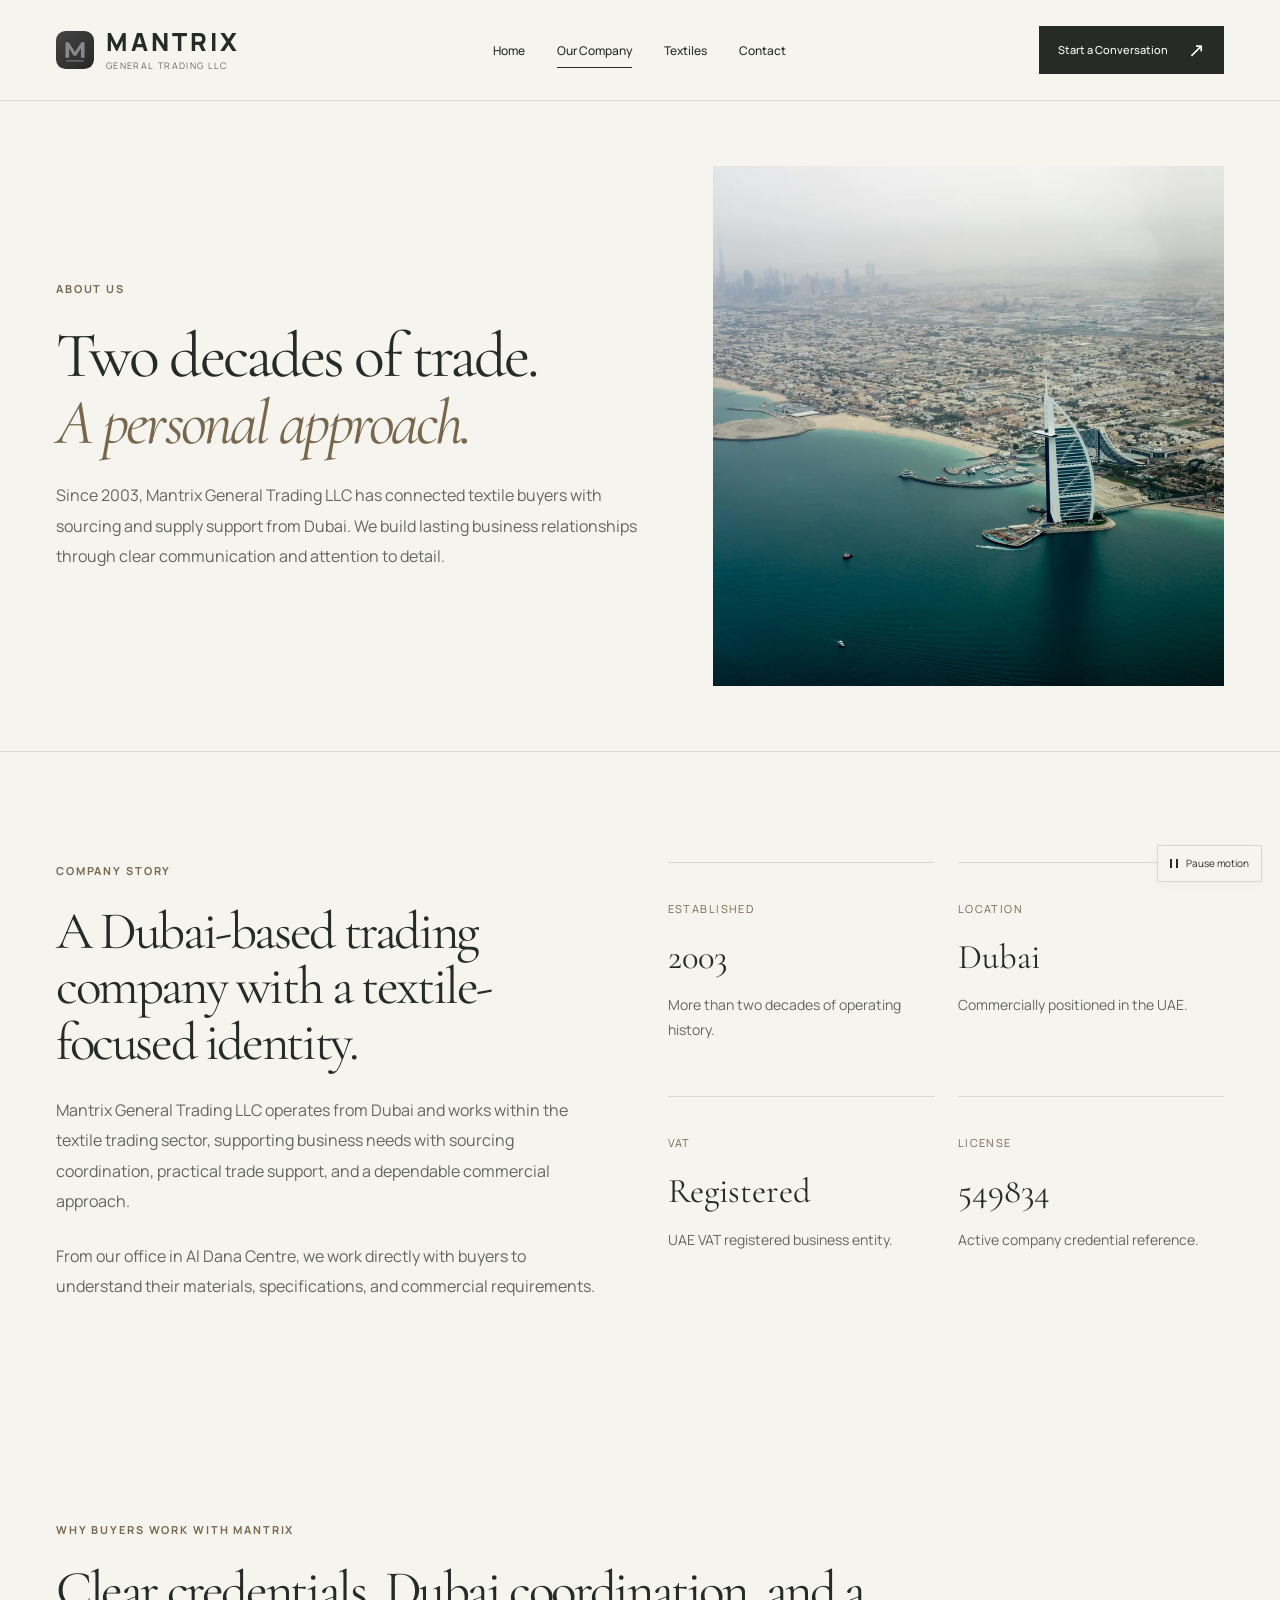
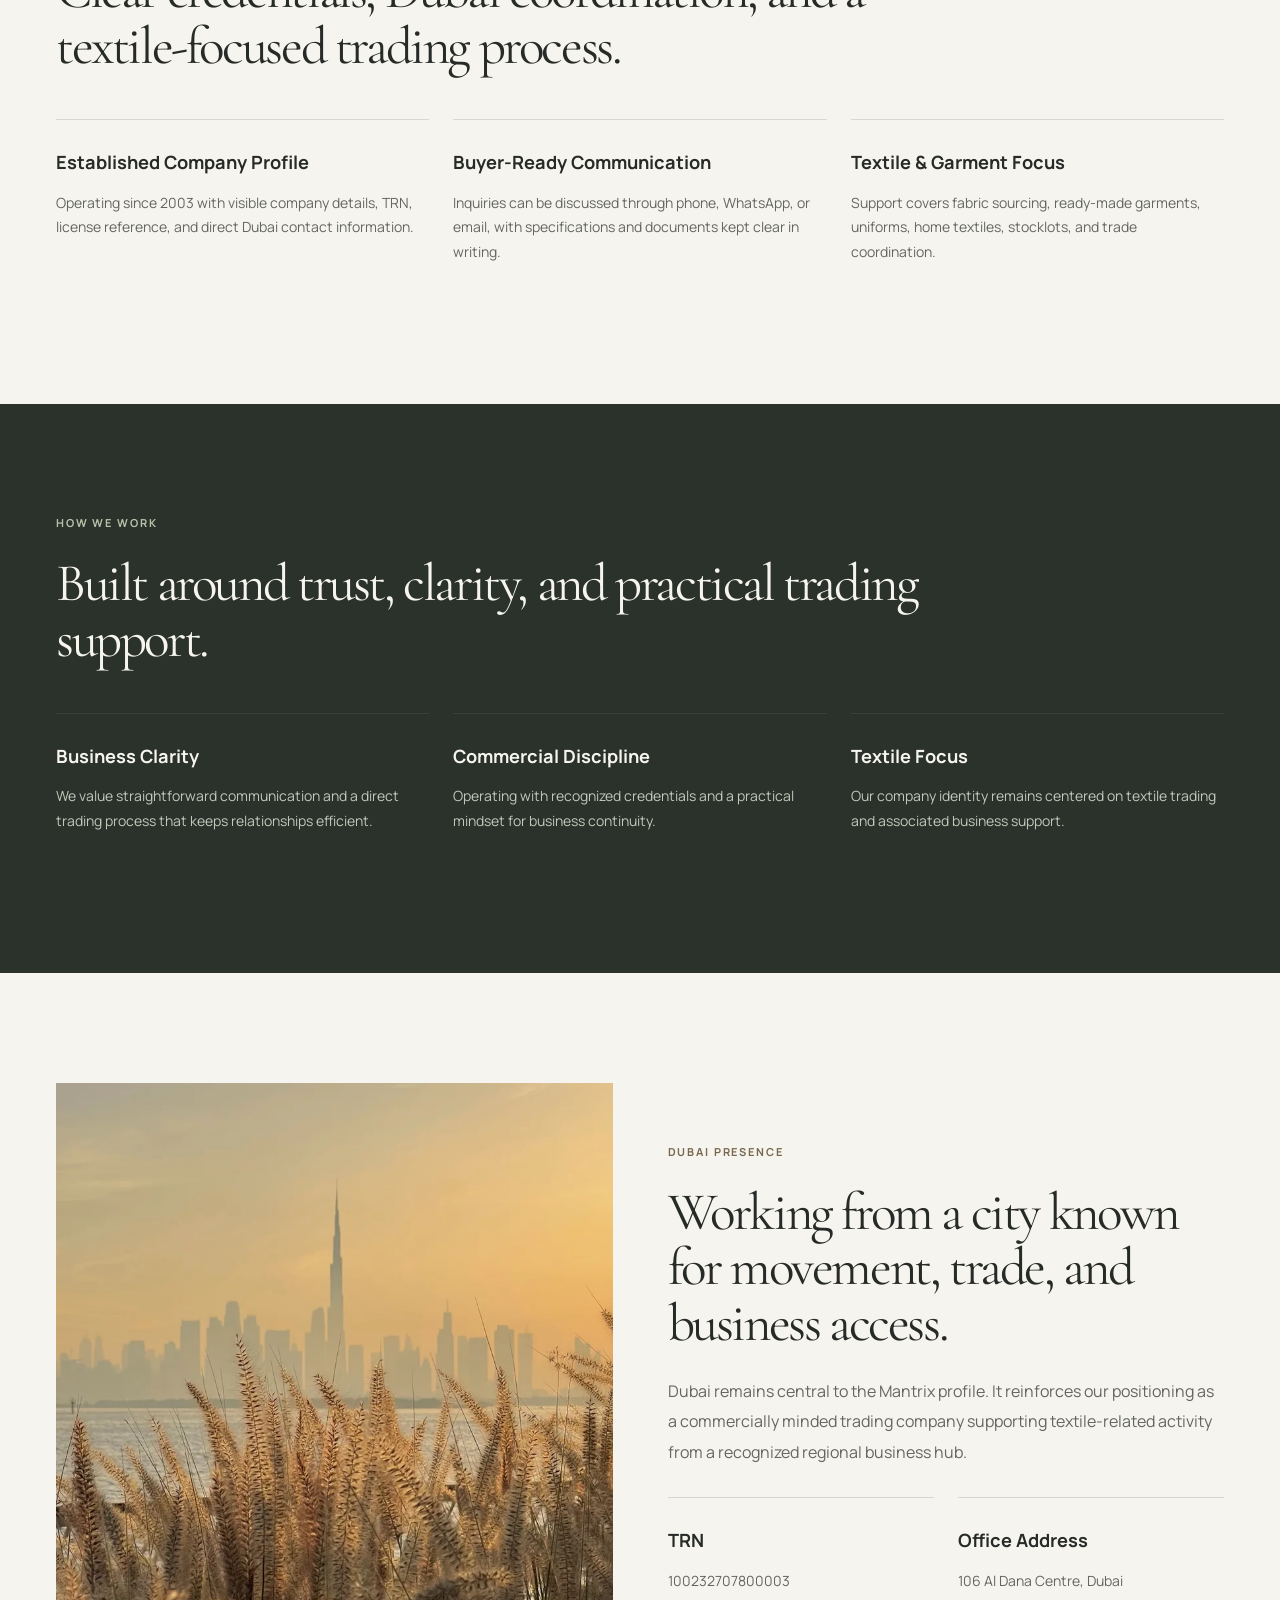
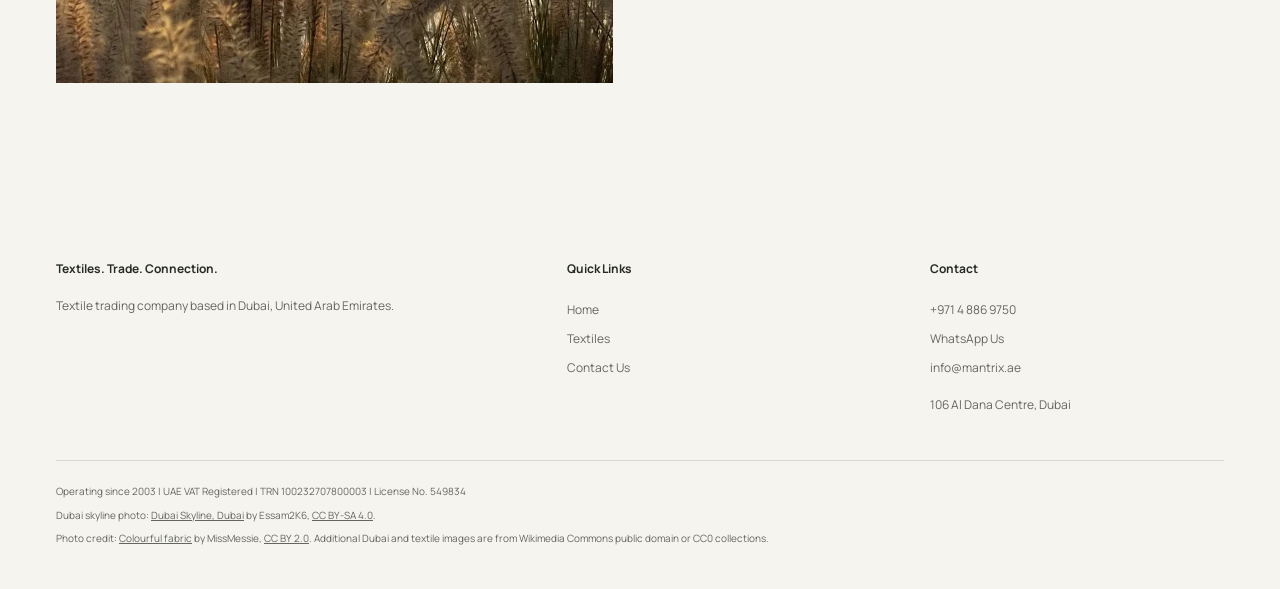
==== commit e1717522: "Redesign Mantrix with an editorial textile landing page and refined motion" ====
--- a/about.html
+++ b/about.html
@@ -24,9 +24,9 @@
 
   <link rel="preconnect" href="https://fonts.googleapis.com">
   <link rel="preconnect" href="https://fonts.gstatic.com" crossorigin>
-  <link href="https://fonts.googleapis.com/css2?family=Manrope:wght@400;500;700;800&family=Cormorant+Garamond:wght@600;700&display=swap" rel="stylesheet">
-  <link rel="stylesheet" href="styles.css">
-  <script src="script.js" defer></script>
+  <link href="https://fonts.googleapis.com/css2?family=Manrope:wght@400;500;700;800&family=Cormorant+Garamond:ital,wght@0,400;0,500;0,600;1,400;1,500&display=swap" rel="stylesheet">
+  <link rel="stylesheet" href="styles.css?v=20260907">
+  <script src="script.js?v=20260907" defer></script>
 </head>
 <body>
   <a class="skip-link" href="#main">Skip to content</a>
@@ -42,13 +42,14 @@
             <p class="brand-subtitle">General Trading LLC</p>
           </div>
         </a>
-        <nav class="nav-links" aria-label="Primary navigation">
+        <button class="menu-toggle" type="button" aria-expanded="false" aria-controls="primary-nav"><span>Menu</span><span class="menu-icon" aria-hidden="true"></span></button>
+        <nav class="nav-links" id="primary-nav" aria-label="Primary navigation">
           <a class="nav-link" href="index.html">Home</a>
-          <a class="nav-link is-active" href="about.html">About Us</a>
+          <a class="nav-link is-active" aria-current="page" href="about.html">Our Company</a>
           <a class="nav-link" href="textiles.html">Textiles</a>
-          <a class="nav-link" href="contact.html">Contact Us</a>
+          <a class="nav-link" href="contact.html">Contact</a>
         </nav>
-        <a class="button button-outline" href="contact.html">Speak With Us</a>
+        <a class="button nav-cta" href="contact.html">Start a Conversation</a>
       </div>
     </div>
   </header>
@@ -58,14 +59,13 @@
       <div class="shell page-hero-grid">
         <div class="page-hero-copy reveal">
           <p class="eyebrow reveal reveal-delay-1">About Us</p>
-          <h1 class="reveal reveal-delay-1">Mantrix General Trading LLC brings a long-running textile trading presence from Dubai.</h1>
+          <h1 class="reveal reveal-delay-1">Two decades of trade.<br><em>A personal approach.</em></h1>
           <p class="lead reveal reveal-delay-2">
-            Our company has been operating since 2003 with a business model centered on textile trading, steady commercial
-            relationships, and clear communication with partners and clients.
+            Since 2003, Mantrix General Trading LLC has connected textile buyers with sourcing and supply support from Dubai. We build lasting business relationships through clear communication and attention to detail.
           </p>
         </div>
         <figure class="page-hero-image reveal reveal-delay-2">
-          <img src="images/dubai-aerial.jpg" alt="Dubai aerial view" width="4608" height="3456">
+          <img src="images/dubai-aerial.webp" alt="Dubai aerial view" width="4608" height="3456">
         </figure>
       </div>
     </section>
@@ -80,14 +80,13 @@
             needs with sourcing coordination, practical trade support, and a dependable commercial approach.
           </p>
           <p class="lead">
-            We present ourselves as a straightforward trading company: established, credentialed, and positioned in a city
-            known for business connectivity and international commerce.
+            From our office in Al Dana Centre, we work directly with buyers to understand their materials, specifications, and commercial requirements.
           </p>
         </div>
         <div class="grid cards-2">
           <article class="metric-card reveal reveal-delay-1">
             <span>Established</span>
-            <strong data-count="2003" data-count-from="1990">2003</strong>
+            <strong>2003</strong>
             <p>More than two decades of operating history.</p>
           </article>
           <article class="metric-card reveal reveal-delay-2">
@@ -102,7 +101,7 @@
           </article>
           <article class="metric-card reveal reveal-delay-4">
             <span>License</span>
-            <strong data-count="549834" data-count-from="500000">549834</strong>
+            <strong>549834</strong>
             <p>Active company credential reference.</p>
           </article>
         </div>
@@ -158,7 +157,7 @@
     <section class="section">
       <div class="shell feature-layout">
         <figure class="feature-image reveal">
-          <img src="images/dubai-skyline.jpg" alt="Dubai skyline view" width="2268" height="4032" loading="lazy">
+          <img src="images/dubai-skyline.webp" alt="Dubai skyline view" width="2268" height="4032" loading="lazy">
         </figure>
         <div class="feature-copy reveal reveal-delay-1">
           <p class="eyebrow">Dubai Presence</p>
@@ -185,7 +184,7 @@
   <footer class="site-footer">
     <div class="shell footer-grid">
       <div>
-        <p class="footer-title">Mantrix General Trading LLC</p>
+        <p class="footer-title">Textiles. Trade. Connection.</p>
         <p class="footer-copy">Textile trading company based in Dubai, United Arab Emirates.</p>
       </div>
       <div>
@@ -219,5 +218,6 @@
       </p>
     </div>
   </footer>
+  <button class="motion-toggle" type="button" aria-pressed="false" hidden><span class="motion-icon" aria-hidden="true"></span><span class="motion-label">Pause motion</span></button>
 </body>
 </html>
--- a/styles.css
+++ b/styles.css
@@ -1,1582 +1,439 @@
 :root {
-  --bg: #eef4fa;
-  --surface: rgba(235, 245, 255, 0.82);
-  --surface-dark: rgba(10, 24, 48, 0.78);
-  --ink: #0f1f33;
-  --ink-soft: #4a6178;
-  --line: rgba(15, 40, 75, 0.1);
-  --accent: #2d7ab3;
-  --accent-deep: #1a4f7a;
-  --white: #ffffff;
-  --shadow: 0 22px 70px rgba(10, 30, 60, 0.1);
-  --shadow-lg: 0 32px 90px rgba(10, 30, 60, 0.16);
-  --radius-xl: 34px;
-  --radius-lg: 24px;
-  --container: 1180px;
-  --ease-out-expo: cubic-bezier(0.16, 1, 0.3, 1);
-  --ease-out-quart: cubic-bezier(0.25, 1, 0.5, 1);
+  --bg: #f6f4ef;
+  --paper: #eeebe4;
+  --ink: #272b28;
+  --ink-soft: #64675e;
+  --accent: #78674c;
+  --line: #d9d8ce;
+  --white: #fffefa;
+  --container: 1320px;
+  --ease: cubic-bezier(.22, 1, .36, 1);
+  --serif: "Cormorant Garamond", Georgia, serif;
 }
-
-* {
-  box-sizing: border-box;
+* { box-sizing: border-box; }
+html { scroll-behavior: smooth; scroll-padding-top: 110px; }
+body { margin: 0; color: var(--ink); background: var(--bg); font: 400 16px/1.75 "Manrope", sans-serif; }
+body::selection { color: var(--white); background: var(--ink); }
+button, input, select, textarea { font: inherit; }
+button, summary, a { -webkit-tap-highlight-color: transparent; }
+button { cursor: pointer; }
+img { display: block; max-width: 100%; height: auto; }
+figure { margin: 0; }
+a { color: inherit; text-decoration: none; }
+p { margin: 0 0 1.2rem; }
+h1, h2, h3 { margin: 0; font-weight: 400; }
+h1, h2 { font-family: var(--serif); letter-spacing: -.045em; line-height: 1.05; }
+h1 { font-size: clamp(3rem, 5.7vw, 5.7rem); }
+h2 { font-size: clamp(2.6rem, 4.15vw, 4.3rem); }
+h3 { font-size: 1.14rem; line-height: 1.4; font-weight: 700; }
+h1 em, h2 em { font-weight: 400; color: var(--accent); }
+p:last-child { margin-bottom: 0; }
+:focus-visible { outline: 2px solid var(--accent); outline-offset: 6px; }
+section[id], article[id] { scroll-margin-top: 110px; }
+.shell { width: min(calc(100% - 112px), var(--container)); margin-inline: auto; }
+.section { padding-block: 110px; }
+.eyebrow, .ribbon-heading { margin: 0 0 24px; font: 700 11px/1.6 "Manrope", sans-serif; letter-spacing: .17em; text-transform: uppercase; color: var(--accent); }
+.lead { color: var(--ink-soft); font-size: 1rem; line-height: 1.9; margin-top: 24px; max-width: 660px; }
+.grid { display: grid; gap: 24px; }
+.cards-2 { grid-template-columns: repeat(2, minmax(0, 1fr)); }
+.cards-3 { grid-template-columns: repeat(3, minmax(0, 1fr)); }
+.skip-link { position: fixed; left: 16px; top: -100px; z-index: 1000; background: var(--ink); color: white; padding: 12px 20px; }
+.skip-link:focus { top: 12px; }
+.scroll-progress { position: fixed; inset: 0 0 auto; height: 2px; z-index: 200; background: var(--accent); transform: scaleX(0); transform-origin: left; pointer-events: none; }
+
+/* An understated navigation, with an accessible compact menu on mobile. */
+.site-header { position: sticky; top: 0; z-index: 100; background: rgba(246,244,239,.95); border-bottom: 1px solid var(--line); backdrop-filter: blur(18px); transition: box-shadow .3s; }
+.site-header.is-scrolled { box-shadow: 0 6px 22px #272b2808; }
+.nav-shell { min-height: 100px; display: flex; align-items: center; justify-content: space-between; gap: 24px; }
+.site-header > .shell:not(.nav-shell) { width: min(calc(100% - 112px), var(--container)); }
+.brand { display: inline-flex; align-items: center; gap: 12px; flex-shrink: 0; }
+.brand-logo { width: 38px; height: 38px; filter: grayscale(1) brightness(.55); border-radius: 0; }
+.brand-name { font-size: 25px; font-weight: 800; letter-spacing: .12em; text-transform: uppercase; line-height: 1.1; margin: 0; }
+.brand-subtitle { margin: 6px 0 0; font-size: 9px; letter-spacing: .15em; text-transform: uppercase; color: var(--ink-soft); line-height: 1.2; }
+.nav-links { display: flex; align-items: center; gap: 32px; }
+.nav-link { position: relative; padding: 12px 0; font-size: 12px; font-weight: 500; }
+.nav-link::after { content: ""; position: absolute; bottom: 5px; left: 0; width: 100%; height: 1px; background: currentColor; transform: scaleX(0); transform-origin: left; transition: transform .4s var(--ease); }
+.nav-link:hover::after, .nav-link.is-active::after { transform: scaleX(1); }
+.menu-toggle { display: none; }
+.button { display: inline-flex; align-items: center; justify-content: center; gap: 28px; padding: 18px 24px; min-height: 55px; border: 1px solid var(--ink); background: var(--ink); color: var(--white); font-size: 12px; line-height: 1.4; font-weight: 500; position: relative; isolation: isolate; transition: background .3s, color .3s, transform .4s var(--ease); }
+.button::after { content: "\2197"; font-size: 20px; line-height: 1; transition: transform .4s var(--ease); }
+.button:hover { background: #444a41; transform: translateY(-2px); }
+.button:hover::after { transform: translate(3px, -3px); }
+.button-ghost, .button-outline { color: var(--ink); background: transparent; border-color: var(--line); }
+.button-ghost:hover, .button-outline:hover { background: var(--paper); }
+.nav-cta, .nav-shell > .button { min-height: 44px; padding: 13px 18px; font-size: 11px; gap: 20px; }
+.text-link { display: inline-flex; align-items: center; gap: 30px; padding-block: 9px; font-size: 12px; font-weight: 700; border-bottom: 1px solid var(--ink); }
+.text-link span { font-size: 19px; transition: transform .4s var(--ease); }
+.text-link:hover span { transform: translate(3px, -3px); }
+.hero-actions, .cta-actions { display: flex; align-items: center; flex-wrap: wrap; gap: 28px; margin-top: 32px; }
+
+/* Full-bleed fabric and a deliberately asymmetric editorial composition. */
+.landing-hero { min-height: min(800px, calc(100svh - 100px)); position: relative; display: flex; flex-direction: column; justify-content: center; overflow: hidden; isolation: isolate; background: #eae5dc; }
+.hero-art { position: absolute; inset: 0; z-index: -2; overflow: hidden; }
+.hero-art picture { display: block; position: absolute; inset: -4%; transform: translate3d(var(--hero-x, 0px), var(--hero-y, 0px), 0); transition: transform 1.4s var(--ease); }
+.hero-art img { width: 100%; height: 100%; object-fit: cover; object-position: 65% 50%; animation: fabric-drift 20s ease-in-out infinite alternate; }
+.landing-hero::after { content: ""; position: absolute; inset: 0; z-index: -1; background: linear-gradient(90deg, #f1eee8f7 0%, #f1eee8e6 30%, #f1eee856 60%, #f1eee805 100%); }
+.hero-content { padding-block: 65px 100px; }
+.hero-kicker { display: flex; align-items: center; gap: 10px; margin-bottom: 30px; color: #555a4f; }
+.status-dot { width: 6px; height: 6px; background: #757d64; border-radius: 50%; box-shadow: 0 0 0 4px #757d6412; }
+.hero-title { font-size: clamp(4.2rem, 7.15vw, 7.2rem); line-height: .97; letter-spacing: -.055em; max-width: 900px; }
+.hero-title em { color: #656f56; }
+.line-mask { display: block; overflow: hidden; padding-bottom: .08em; margin-bottom: -.06em; }
+.line-mask > * { display: block; }
+.js .line-mask > * { animation: line-rise 1.3s var(--ease) both; }
+.js .line-mask:nth-child(2) > * { animation-delay: .13s; }
+.js .line-mask:nth-child(3) > * { animation-delay: .26s; }
+.hero-description { max-width: 480px; margin: 29px 0 0; font-size: 13px; line-height: 1.9; color: #50554b; }
+.hero-enter, .hero-kicker, .hero-description { animation: soft-enter 1.2s var(--ease) .35s both; }
+.hero-foot { position: absolute; bottom: 24px; left: 0; right: 0; display: flex; justify-content: space-between; align-items: center; gap: 24px; color: #50554b; font-size: 10px; letter-spacing: .07em; }
+.scroll-cue { display: inline-flex; align-items: center; gap: 16px; }
+.scroll-cue-line { position: relative; height: 34px; width: 1px; background: #272b2833; overflow: hidden; }
+.scroll-cue-line::after { content: ""; position: absolute; inset: -100% 0 100%; background: var(--ink); animation: scroll-line 2.6s ease-in-out infinite; }
+.foot-divider { margin-inline: 16px; opacity: .45; }
+.hero-note { text-align: right; line-height: 1.7; }
+.credentials-band { border-bottom: 1px solid var(--line); }
+.credentials-inner { display: flex; justify-content: space-between; align-items: center; gap: 20px; min-height: 79px; font-size: 11px; color: var(--ink-soft); }
+.credentials-inner > span { display: flex; align-items: center; gap: 10px; }
+.small-star { font-size: 25px; color: var(--accent); }
+.intro-grid { display: grid; grid-template-columns: .75fr 1.5fr; gap: 100px; }
+.heritage-number { display: flex; gap: 5px; font: 400 115px/1 var(--serif); letter-spacing: -.07em; margin-top: 32px; }
+.heritage-number > span:last-child { font-size: 60px; margin-top: 8px; color: var(--accent); }
+.heritage-label { margin-top: 12px; font-size: 12px; line-height: 1.8; color: var(--ink-soft); }
+.intro-copy h2 { max-width: 780px; }
+.intro-copy > p { max-width: 615px; margin: 28px 0; color: var(--ink-soft); }
+.collection-section { background: var(--paper); }
+.section-heading { max-width: 880px; margin-bottom: 45px; }
+.heading-row { max-width: none; display: flex; justify-content: space-between; align-items: flex-end; gap: 50px; }
+.heading-row .text-link { margin-bottom: 7px; white-space: nowrap; }
+.material-grid { display: grid; grid-template-columns: repeat(3, minmax(0, 1fr)); gap: 25px; align-items: start; }
+.material-card:nth-child(2) { margin-top: 64px; }
+.material-image { position: relative; aspect-ratio: 4 / 5; overflow: hidden; background: #d8d3c6; }
+.material-image::after { content: ""; position: absolute; inset: 0; border: 1px solid #272b2810; pointer-events: none; }
+.material-image img { width: 100%; height: 100%; object-fit: cover; transform: scale(1.06) translate3d(var(--depth-x,0px), var(--depth-y,0px),0); transition: transform 1.2s var(--ease); }
+.material-card:hover img { transform: scale(1.13) translate3d(var(--depth-x,0px), var(--depth-y,0px),0); }
+.material-index { position: absolute; top: 20px; left: 20px; padding: 5px 10px; font-size: 9px; letter-spacing: .08em; background: #f6f4efed; color: #3b4037; }
+.round-arrow { position: absolute; right: 18px; bottom: 18px; display: grid; place-items: center; width: 42px; height: 42px; border-radius: 50%; color: var(--ink); background: var(--bg); font-size: 22px; transition: transform .5s var(--ease); }
+.material-card:hover .round-arrow { transform: rotate(45deg); }
+.material-caption { padding-top: 20px; }
+.material-caption h3 { font: 400 38px/1.2 var(--serif); letter-spacing: -.025em; }
+.material-caption p { font-size: 11px; margin-top: 8px; color: var(--ink-soft); }
+.collection-bottom { margin-top: 55px; padding-top: 24px; border-top: 1px solid #cfcfc2; display: flex; align-items: center; justify-content: space-between; gap: 25px; }
+.collection-bottom p { margin: 0; font-size: 12px; color: var(--ink-soft); }
+.marquee { overflow: hidden; background: var(--ink); color: #dedbce; padding-block: 26px; }
+.marquee-track { display: flex; width: max-content; animation: textile-loop 48s linear infinite; }
+.marquee-item { display: inline-flex; align-items: center; gap: 50px; padding-right: 50px; white-space: nowrap; font: 400 36px/1.5 var(--serif); }
+.marquee-item::after { content: "\2733"; font-size: 23px; color: #a7af92; }
+.marquee-item em { color: #b6bca6; }
+.marquee:hover .marquee-track { animation-play-state: paused; }
+.is-offscreen .marquee-track, .is-offscreen .hero-art img, .is-offscreen .thread-art { animation-play-state: paused; }
+.process-grid { display: grid; grid-template-columns: 1fr 1fr; gap: 105px; align-items: center; }
+.process-visual { position: relative; padding-right: 36px; }
+.process-image { aspect-ratio: 4 / 5; overflow: hidden; }
+.process-image img { width: 100%; height: 100%; object-fit: cover; transform: scale(1.06) translate3d(var(--depth-x,0px), var(--depth-y,0px),0); transition: transform 1s var(--ease); }
+.process-visual figcaption { display: flex; justify-content: space-between; gap: 12px; padding-top: 18px; font-size: 10px; color: var(--ink-soft); }
+.process-stamp { position: absolute; bottom: 100px; right: -15px; width: 136px; height: 136px; display: flex; flex-direction: column; align-items: center; justify-content: center; border-radius: 50%; background: var(--bg); border: 1px solid var(--line); outline: 7px solid var(--bg); transform: rotate(-12deg); }
+.process-stamp span { font-size: 9px; letter-spacing: .1em; text-transform: uppercase; }
+.process-stamp strong { font: 400 40px/1.2 var(--serif); }
+.process-steps { margin: 32px 0 22px; border-top: 1px solid var(--line); }
+.process-step { border-bottom: 1px solid var(--line); }
+.process-step summary { display: flex; gap: 18px; align-items: center; padding: 22px 0; cursor: pointer; list-style: none; }
+.process-step summary::-webkit-details-marker { display: none; }
+.process-step h3 { font-size: 14px; font-weight: 500; }
+.step-number { color: var(--accent); font-size: 11px; }
+.step-icon { margin-left: auto; flex-shrink: 0; width: 13px; height: 13px; position: relative; }
+.step-icon::before, .step-icon::after { content: ""; position: absolute; background: var(--ink); inset: 6px 0 auto; height: 1px; transition: transform .3s; }
+.step-icon::after { transform: rotate(90deg); }
+.process-step[open] .step-icon::after { transform: rotate(0); }
+.step-content { padding: 0 25px 24px 34px; color: var(--ink-soft); font-size: 13px; }
+.process-step[open] .step-content { animation: soft-enter .5s var(--ease); }
+.partner-section { border-top: 1px solid var(--line); }
+.partner-grid { display: grid; grid-template-columns: 1.2fr 1fr; gap: 110px; }
+.partner-details > p { color: var(--ink-soft); }
+.credential-list { margin-block: 25px; font-size: 12px; }
+.credential-list > div { display: flex; justify-content: space-between; gap: 25px; padding-block: 14px; border-bottom: 1px solid var(--line); }
+.credential-list dt { color: var(--ink-soft); }
+.credential-list dd { margin: 0; text-align: right; }
+.closing-section { position: relative; overflow: hidden; isolation: isolate; padding-block: 110px; text-align: center; background: #272f29; color: var(--bg); }
+.closing-content h2 { font-size: clamp(4rem, 7vw, 7rem); }
+.closing-content h2 em { color: #c2c7af; }
+.closing-content .eyebrow { color: #b4bda7; }
+.button-light { background: var(--bg); color: var(--ink); border-color: var(--bg); margin-top: 38px; }
+.button-light:hover { background: #dcded1; }
+.closing-email { display: block; width: max-content; margin: 22px auto 0; font-size: 12px; color: #c2c9b6; }
+.closing-email:hover { text-decoration: underline; }
+.thread-art { position: absolute; width: 80%; height: 170%; top: -28%; left: -43%; transform: rotate(25deg); z-index: -1; animation: thread-breathe 16s ease-in-out infinite alternate; pointer-events: none; }
+.thread-art i { position: absolute; inset: 0; border: 1px solid #acb99924; border-radius: 50%; }
+.thread-art i:nth-child(2) { inset: 4%; } .thread-art i:nth-child(3) { inset: 8%; }
+.thread-art i:nth-child(4) { inset: 12%; } .thread-art i:nth-child(5) { inset: 16%; }
+.thread-art i:nth-child(6) { inset: 20%; } .thread-art i:nth-child(7) { inset: 24%; } .thread-art i:nth-child(8) { inset: 28%; }
+
+/* Shared inner pages retain the fabric library and buyer information. */
+.page-hero { padding-block: 65px; border-bottom: 1px solid var(--line); }
+.page-hero-grid { display: grid; grid-template-columns: 1.15fr 1fr; align-items: center; gap: 70px; }
+.page-hero-copy { padding-block: 25px; }
+.page-hero-copy h1 { font-size: clamp(3rem, 5vw, 5rem); }
+.page-hero-image { height: 520px; overflow: hidden; }
+.page-hero-image img, .feature-image img { width: 100%; height: 100%; object-fit: cover; transition: transform 1.2s var(--ease); }
+.page-hero-image:hover img, .feature-image:hover img { transform: scale(1.04); }
+.hero-badge { display: inline-block; padding-bottom: 15px; font-size: 11px; letter-spacing: .09em; color: var(--ink-soft); }
+.orb { display: none; }
+.split-layout, .feature-layout, .contact-layout { display: grid; grid-template-columns: 1fr 1fr; gap: 55px; align-items: start; }
+.feature-layout { align-items: center; }
+.feature-image { height: 600px; overflow: hidden; }
+.feature-copy .grid { margin-top: 30px; }
+.info-card, .metric-card { border-top: 1px solid var(--line); padding: 30px 0; }
+.info-card p, .metric-card p { margin-top: 15px; color: var(--ink-soft); font-size: 14px; }
+.metric-card span { color: var(--accent); font-size: 11px; text-transform: uppercase; letter-spacing: .13em; }
+.metric-card strong { display: block; font: 400 clamp(1.5rem, 2.7vw, 3rem)/1.2 var(--serif); margin-top: 16px; overflow-wrap: anywhere; }
+.section-dark { background: #2b322c; color: var(--bg); }
+.section-dark .eyebrow, .section-dark .ribbon-heading { color: #b9c2a9; }
+.section-dark .lead, .section-dark .info-card p { color: #c3c8ba; }
+.section-dark .info-card { border-color: #5b62534d; }
+.section-dark + .section-dark { padding-top: 30px; }
+.section-dark .button-ghost, .section-dark .button-outline { color: var(--bg); border-color: #767f69; }
+.contact-panel { padding: 34px; background: var(--paper); min-width: 0; }
+.contact-panel h2 { font-size: 2.6rem; }
+.contact-panel .cards-2 { grid-template-columns: 1fr; gap: 0; }
+.contact-list { margin-top: 24px; }
+.contact-list p { margin: 0; border-bottom: 1px solid var(--line); padding-block: 14px; font-size: 13px; overflow-wrap: anywhere; }
+.contact-list strong { font-weight: 700; }
+.contact-list a { text-decoration: underline; text-underline-offset: 3px; }
+.contact-form { display: grid; gap: 22px; margin-top: 28px; }
+.contact-form label { display: grid; gap: 8px; font-size: 12px; }
+.contact-form input, .contact-form select, .contact-form textarea { width: 100%; min-width: 0; padding: 13px 14px; font-size: 16px; color: var(--ink); background: var(--bg); border: 1px solid #cccec0; border-radius: 0; }
+.contact-form textarea { min-height: 145px; resize: vertical; }
+.contact-form input:focus, .contact-form select:focus, .contact-form textarea:focus { outline: 2px solid var(--accent); outline-offset: 2px; }
+.contact-form .button { justify-self: start; }
+.form-note { font-size: 12px; color: var(--ink-soft); }
+.map-embed { margin-top: 28px; }
+.map-embed iframe { width: 100%; height: 260px; border: 0; }
+.cta-panel { display: flex; justify-content: space-between; align-items: center; gap: 45px; padding: 55px; background: var(--paper); }
+.cta-panel h2 { max-width: 750px; }
+.cta-actions { flex-shrink: 0; flex-direction: column; gap: 15px; margin: 0; }
+.swatch-grid { display: grid; grid-template-columns: repeat(3, minmax(0, 1fr)); gap: 42px 25px; }
+.swatch { min-width: 0; }
+.swatch > img { width: 100%; height: 290px; object-fit: cover; transition: transform .7s var(--ease); }
+.swatch:hover > img { transform: translateY(-5px); }
+.swatch-info { padding-top: 22px; }
+.swatch-tag { font-size: 10px; letter-spacing: .14em; text-transform: uppercase; color: var(--accent); }
+.swatch-info h3 { font: 400 32px/1.2 var(--serif); margin-top: 10px; }
+.swatch-info p { font-size: 13px; color: var(--ink-soft); margin-top: 12px; }
+.stat-strip { display: grid; grid-template-columns: repeat(4, 1fr); gap: 30px; border-block: 1px solid var(--line); padding-block: 35px; }
+.stat-strip strong { display: block; font: 400 55px/1.2 var(--serif); }
+.stat-strip span { font-size: 11px; color: var(--ink-soft); }
+.garment-showcase { display: grid; grid-template-columns: 1.1fr 1fr; gap: 55px; }
+.garment-row { display: flex; align-items: center; gap: 24px; border-top: 1px solid var(--line); padding-block: 23px; }
+.garment-num { font-size: 11px; color: var(--accent); }
+.garment-row h3 { font-size: 15px; }
+.garment-row p { font-size: 13px; color: var(--ink-soft); margin: 8px 0 0; }
+.garment-arrow { margin-left: auto; }
+.garment-visual { position: sticky; top: 135px; overflow: hidden; }
+.garment-visual img { width: 100%; height: 540px; object-fit: cover; }
+.garment-visual-caption { position: absolute; inset: auto 0 0; background: linear-gradient(transparent, #151b14dd); color: white; padding: 80px 30px 30px; }
+.garment-visual-caption span { font-size: 11px; }
+.garment-visual-caption h3 { font: 400 35px/1.1 var(--serif); margin-top: 10px; }
+.timeline { counter-reset: steps; max-width: 900px; margin-left: auto; border-left: 1px solid var(--line); }
+.timeline-step { position: relative; padding: 0 0 40px 55px; counter-increment: steps; }
+.timeline-step::before { content: counter(steps, decimal-leading-zero); display: grid; place-items: center; position: absolute; left: -20px; top: 0; width: 40px; height: 40px; background: var(--bg); border: 1px solid var(--line); border-radius: 50%; font-size: 11px; }
+.timeline-step p { color: var(--ink-soft); font-size: 14px; margin-top: 15px; }
+.gallery-grid { grid-template-columns: repeat(3, minmax(0, 1fr)); }
+.gallery-card img { width: 100%; height: 300px; object-fit: cover; }
+.gallery-card figcaption { padding-top: 20px; }
+.gallery-card strong { display: block; font: 400 30px/1.2 var(--serif); }
+.gallery-card figcaption span { display: block; margin-top: 12px; font-size: 13px; color: var(--ink-soft); }
+
+/* A quiet footer, without the website-name credit requested to be removed. */
+.site-footer { padding-block: 65px 35px; }
+.footer-grid { display: grid; grid-template-columns: 1.5fr 1fr 1fr; gap: 70px; }
+.footer-title { font-size: 12px; font-weight: 700; margin-bottom: 16px; }
+.footer-copy, .footer-link { color: var(--ink-soft); font-size: 12px; }
+.footer-copy { margin-top: 12px; }
+.footer-link { display: block; width: fit-content; padding-block: 4px; }
+.footer-link:hover { text-decoration: underline; text-underline-offset: 4px; }
+.footer-meta { border-top: 1px solid var(--line); padding-top: 22px; margin-top: 45px; font-size: 10px; color: var(--ink-soft); }
+.footer-meta p { margin-bottom: 6px; }
+.footer-meta a { text-decoration: underline; }
+.footer-meta span { padding-inline: 8px; }
+.motion-toggle { position: fixed; bottom: 18px; right: 18px; display: flex; align-items: center; gap: 8px; z-index: 110; background: #f6f4eff5; color: var(--ink); border: 1px solid var(--line); padding: 9px 12px; font-size: 10px; box-shadow: 0 2px 12px #272b2808; }
+.motion-toggle[hidden] { display: none; }
+.motion-icon { width: 8px; height: 9px; border-inline: 2px solid currentColor; }
+.motion-toggle[aria-pressed="true"] .motion-icon { border: 0; width: 0; height: 0; border-left: 7px solid currentColor; border-block: 5px solid transparent; }
+
+/* Content stays readable without JavaScript; motion is progressive enhancement. */
+.reveal { opacity: 1; transform: none; }
+.js .reveal { opacity: 0; transform: translate3d(0, 28px, 0); transition: opacity .9s var(--ease), transform .9s var(--ease); }
+.js .reveal.is-visible { opacity: 1; transform: none; }
+.reveal-delay-1 { transition-delay: .1s !important; }
+.reveal-delay-2 { transition-delay: .2s !important; }
+.reveal-delay-3 { transition-delay: .3s !important; }
+.reveal-delay-4 { transition-delay: .4s !important; }
+@keyframes line-rise { from { transform: translateY(115%); } to { transform: translateY(0); } }
+@keyframes soft-enter { from { opacity: 0; transform: translateY(15px); } to { opacity: 1; transform: none; } }
+@keyframes fabric-drift { from { transform: scale(1.02) translate(0,0); } to { transform: scale(1.09) translate(-1%,1%); } }
+@keyframes scroll-line { to { transform: translateY(200%); } }
+@keyframes textile-loop { to { transform: translateX(-50%); } }
+@keyframes thread-breathe { from { transform: rotate(25deg) scale(1); } to { transform: rotate(36deg) scale(1.1); } }
+.motion-paused { scroll-behavior: auto; }
+.motion-paused *, .motion-paused *::before, .motion-paused *::after { animation-play-state: paused !important; scroll-behavior: auto !important; transition-duration: 0s !important; transition-delay: 0s !important; }
+.motion-paused .line-mask > *, .motion-paused .hero-enter, .motion-paused .hero-kicker, .motion-paused .hero-description, .motion-paused .step-content { animation: none !important; }
+.motion-paused .reveal { opacity: 1 !important; transform: none !important; }
+@media (min-width: 1600px) { .landing-hero { min-height: 830px; } }
+@media (max-width: 1100px) {
+  .shell, .site-header > .shell:not(.nav-shell) { width: calc(100% - 64px); }
+  .nav-links { gap: 22px; }
+  .nav-shell > .button { font-size: 10px; padding: 12px; gap: 12px; }
+  .brand-name { font-size: 22px; }
+  .intro-grid, .process-grid, .partner-grid { gap: 55px; }
+  .section { padding-block: 85px; }
+  .hero-title { font-size: 7.6vw; }
+  .page-hero-grid { gap: 35px; }
+  .page-hero-image { height: 470px; }
+  .split-layout, .feature-layout, .contact-layout { gap: 30px; }
+  .contact-panel { padding: 26px; }
+  .heading-row { gap: 30px; }
+  .material-image { aspect-ratio: 3 / 4; }
+  .swatch > img { height: 240px; }
+  .cta-panel { padding: 35px; }
 }
-
-html {
-  scroll-behavior: smooth;
+@media (max-width: 800px) {
+  html { scroll-padding-top: 90px; }
+  .shell, .site-header > .shell:not(.nav-shell) { width: calc(100% - 40px); }
+  .nav-shell { min-height: 78px; flex-wrap: wrap; gap: 0; }
+  .brand-name { font-size: 21px; }
+  .brand-logo { width: 32px; height: 32px; }
+  .brand-subtitle { font-size: 8px; }
+  .nav-shell > .button { display: none; }
+  .js .menu-toggle { display: flex; align-items: center; gap: 14px; min-height: 44px; border: 0; background: none; padding: 10px 0 10px 15px; color: var(--ink); font-size: 12px; }
+  .menu-icon { width: 22px; height: 10px; position: relative; border-block: 1px solid currentColor; transition: height .3s; }
+  .menu-toggle[aria-expanded="true"] .menu-icon { height: 1px; }
+  .nav-links { order: 3; width: 100%; justify-content: space-between; padding-block: 12px; gap: 12px; }
+  .js .nav-links { display: none; }
+  .js .nav-shell.menu-open .nav-links { display: flex; border-top: 1px solid var(--line); animation: soft-enter .3s var(--ease); }
+  .nav-link { font-size: 12px; }
+  .landing-hero { min-height: 730px; }
+  .hero-content { padding-block: 70px 120px; }
+  .hero-title { font-size: clamp(3.8rem, 9.8vw, 5.8rem); }
+  .hero-art img { object-position: 70% 50%; }
+  .landing-hero::after { background: linear-gradient(90deg,#f1eee8f5,#f1eee8b5 50%,#f1eee830); }
+  .hero-description { max-width: 370px; }
+  .hero-note { display: none; }
+  .credentials-inner { display: grid; grid-template-columns: 1fr 1fr; gap: 14px 20px; padding-block: 20px; font-size: 10px; }
+  .small-star { font-size: 17px; }
+  .section { padding-block: 70px; }
+  .intro-grid { grid-template-columns: .6fr 1.4fr; gap: 30px; }
+  .heritage-number { font-size: 90px; }
+  .heritage-number > span:last-child { font-size: 40px; }
+  .heritage-label { font-size: 11px; }
+  .eyebrow, .ribbon-heading { font-size: 10px; margin-bottom: 20px; }
+  h2 { font-size: clamp(2.4rem,5.6vw,3.5rem); }
+  .intro-copy > p, .partner-details > p { font-size: 14px; }
+  .heading-row { display: block; }
+  .heading-row > .text-link { margin-top: 22px; }
+  .material-grid { gap: 16px; }
+  .material-card:nth-child(2) { margin-top: 42px; }
+  .material-index { left: 10px; top: 10px; font-size: 8px; padding: 4px 6px; }
+  .material-caption h3 { font-size: 28px; }
+  .material-caption p { font-size: 10px; }
+  .round-arrow { width: 32px; height: 32px; font-size: 17px; right: 10px; bottom: 10px; }
+  .collection-bottom { align-items: flex-start; flex-direction: column; gap: 15px; }
+  .marquee-item { font-size: 30px; gap: 30px; padding-right: 30px; }
+  .process-grid { gap: 50px; grid-template-columns: 1fr; }
+  .process-visual { max-width: 520px; padding-right: 30px; }
+  .process-image { aspect-ratio: 5 / 4; }
+  .process-stamp { right: 0; width: 110px; height: 110px; bottom: 70px; }
+  .process-copy { max-width: 600px; }
+  .partner-grid { grid-template-columns: 1fr; gap: 35px; }
+  .closing-section { padding-block: 80px; }
+  .closing-content h2 { font-size: 4.8rem; }
+  .page-hero { padding-block: 40px; }
+  .page-hero-grid { grid-template-columns: 1fr; gap: 25px; }
+  .page-hero-copy h1 { max-width: 640px; font-size: 3.5rem; }
+  .page-hero-image { height: 370px; }
+  .cards-3, .swatch-grid { grid-template-columns: repeat(2, minmax(0,1fr)); }
+  .split-layout, .feature-layout, .contact-layout, .garment-showcase { grid-template-columns: 1fr; gap: 35px; }
+  .feature-image { height: 420px; }
+  .feature-copy .grid { margin-top: 24px; }
+  .contact-panel .cards-2 { grid-template-columns: 1fr 1fr; gap: 25px; }
+  .contact-layout { align-items: stretch; }
+  .garment-visual { position: relative; top: auto; }
+  .garment-visual img { height: 370px; }
+  .cta-panel { flex-direction: column; align-items: flex-start; }
+  .cta-actions { flex-direction: row; flex-wrap: wrap; }
+  .gallery-grid { gap: 18px; }
+  .gallery-card img { height: 220px; }
+  .gallery-card strong { font-size: 25px; }
+  .footer-grid { gap: 30px; grid-template-columns: 1.2fr 1fr 1fr; }
+  .footer-copy, .footer-link { font-size: 11px; }
 }
-
-/* ---------- Scroll progress bar ---------- */
-.scroll-progress {
-  position: fixed;
-  top: 0;
-  left: 0;
-  right: 0;
-  height: 3px;
-  background: linear-gradient(90deg, var(--accent), var(--accent-deep));
-  transform-origin: left;
-  transform: scaleX(0);
-  z-index: 9998;
-  pointer-events: none;
-  transition: transform 0.12s linear;
+@media (max-width: 520px) {
+  .landing-hero { min-height: 740px; justify-content: flex-start; }
+  .hero-content { padding-top: 60px; padding-bottom: 240px; }
+  .hero-title { font-size: clamp(3.1rem, 11.4vw, 3.8rem); }
+  .hero-kicker { font-size: 9px; gap: 8px; letter-spacing: .11em; margin-bottom: 26px; }
+  .hero-description { max-width: 330px; font-size: 12px; margin-top: 25px; }
+  .hero-description br { display: none; }
+  .hero-art { inset: 0; }
+  .hero-art img { object-position: 73% 60%; }
+  .landing-hero::after { background: linear-gradient(180deg,#f1eee8f5 0%,#f1eee8f0 42%,#f1eee888 67%,#f1eee800 100%); }
+  .hero-actions { gap: 22px; margin-top: 25px; }
+  .hero-actions .button { padding: 16px 18px; gap: 14px; font-size: 11px; }
+  .hero-actions .text-link { font-size: 10px; gap: 12px; }
+  .hero-foot { bottom: 22px; font-size: 9px; color: var(--ink); }
+  .foot-divider { margin-inline: 9px; }
+  .scroll-cue { gap: 10px; }
+  .credentials-inner { font-size: 9px; gap: 14px 10px; }
+  .intro-grid { grid-template-columns: 1fr; gap: 35px; }
+  .intro-grid > div:first-child { display: grid; grid-template-columns: 1fr 1fr; align-items: center; gap: 0 15px; }
+  .section-label { grid-column: 1 / -1; }
+  .heritage-number { font-size: 85px; margin-top: 0; }
+  .heritage-label { margin: 0; font-size: 12px; }
+  .intro-copy h2 br { display: none; }
+  .intro-copy > p { font-size: 14px; }
+  .material-grid { grid-template-columns: 1fr; gap: 35px; }
+  .material-card:nth-child(2) { margin-top: 0; }
+  .material-image { aspect-ratio: 1 / 1.06; }
+  .material-caption { display: flex; align-items: center; justify-content: space-between; gap: 20px; }
+  .material-caption h3 { font-size: 34px; flex-shrink: 0; }
+  .material-caption p { max-width: 145px; margin: 0; text-align: right; font-size: 11px; }
+  .material-index { top: 18px; left: 18px; font-size: 9px; padding: 5px 10px; }
+  .round-arrow { width: 40px; height: 40px; right: 18px; bottom: 18px; }
+  .section-heading { margin-bottom: 35px; }
+  .collection-bottom { margin-top: 40px; }
+  .process-visual { padding-right: 20px; }
+  .process-stamp { width: 100px; height: 100px; }
+  .process-visual figcaption { font-size: 9px; }
+  .process-step h3 { font-size: 13px; }
+  .credential-list { font-size: 11px; }
+  .closing-content h2 { font-size: 3.7rem; }
+  .closing-content .eyebrow { max-width: 260px; margin-inline: auto; }
+  .thread-art { width: 160%; left: -115%; }
+  .page-hero-copy h1 { font-size: 3.1rem; }
+  .page-hero-image { height: 300px; }
+  .cards-2, .cards-3, .contact-panel .cards-2, .gallery-grid { grid-template-columns: 1fr; }
+  .swatch-grid { gap: 32px 15px; }
+  .swatch > img { height: 185px; }
+  .swatch-info h3 { font-size: 25px; }
+  .swatch-info p { font-size: 12px; }
+  .swatch-tag { font-size: 9px; }
+  .stat-strip { grid-template-columns: 1fr 1fr; gap: 25px; }
+  .stat-strip strong { font-size: 45px; }
+  .contact-panel { padding: 24px 20px; }
+  .contact-panel h2 { font-size: 2.3rem; }
+  .timeline-step { padding-left: 35px; }
+  .timeline { margin-left: 20px; }
+  .timeline-step h3 { font-size: 16px; }
+  .cta-panel { padding: 30px 20px; }
+  .footer-grid { grid-template-columns: 1fr 1fr; gap: 30px; }
+  .footer-grid > div:first-child { grid-column: 1 / -1; }
+  .site-footer { padding-top: 45px; padding-bottom: 65px; }
+  .footer-title { font-size: 12px; }
+  .footer-copy, .footer-link { font-size: 12px; }
+  .motion-toggle { bottom: 10px; right: 10px; font-size: 9px; }
 }
-
-/* ---------- Reveal-on-scroll ---------- */
-.reveal {
-  opacity: 0;
-  transform: translateY(28px);
-  transition: opacity 0.9s var(--ease-out-expo), transform 0.9s var(--ease-out-expo);
-  will-change: opacity, transform;
+@media (prefers-reduced-motion: reduce) {
+  html { scroll-behavior: auto; }
+  *, *::before, *::after { animation: none !important; transition: none !important; scroll-behavior: auto !important; }
+  .js .reveal { opacity: 1; transform: none; }
+  .hero-art picture, .hero-art img, .material-image img, .process-image img { transform: none !important; }
 }
 
-.reveal.is-visible {
-  opacity: 1;
-  transform: translateY(0);
-}
-
-.reveal-delay-1 { transition-delay: 0.08s; }
-.reveal-delay-2 { transition-delay: 0.16s; }
-.reveal-delay-3 { transition-delay: 0.24s; }
-.reveal-delay-4 { transition-delay: 0.32s; }
-.reveal-delay-5 { transition-delay: 0.40s; }
-.reveal-delay-6 { transition-delay: 0.48s; }
-
-/* ---------- Grain texture overlay ---------- */
-body::before {
-  content: "";
-  position: fixed;
-  inset: 0;
-  pointer-events: none;
-  z-index: 9997;
-  opacity: 0.05;
-  background-image: url("data:image/svg+xml;utf8,<svg xmlns='http://www.w3.org/2000/svg' width='160' height='160'><filter id='n'><feTurbulence type='fractalNoise' baseFrequency='0.85' numOctaves='2'/></filter><rect width='100%25' height='100%25' filter='url(%23n)'/></svg>");
-  mix-blend-mode: overlay;
-}
-
-/* ---------- Body page load fade ---------- */
-@keyframes bodyFadeIn {
-  from { opacity: 0; }
-  to { opacity: 1; }
-}
-
-body {
-  animation: bodyFadeIn 0.7s var(--ease-out-quart) both;
-}
-
-.skip-link {
-  position: absolute;
-  left: -9999px;
-  top: auto;
-  width: 1px;
-  height: 1px;
-  overflow: hidden;
-}
-
-.skip-link:focus {
-  position: fixed;
-  top: 1rem;
-  left: 1rem;
-  width: auto;
-  height: auto;
-  overflow: visible;
-  z-index: 9999;
-  padding: 0.75rem 1.5rem;
-  background: var(--accent);
-  color: var(--white);
-  border-radius: 999px;
-  font-weight: 800;
-  text-decoration: none;
-}
-
-body {
-  margin: 0;
-  color: var(--ink);
-  font-family: "Manrope", sans-serif;
-  background:
-    radial-gradient(circle at top left, rgba(183, 218, 245, 0.7), transparent 28%),
-    radial-gradient(circle at 85% 0%, rgba(45, 122, 179, 0.15), transparent 24%),
-    linear-gradient(180deg, #eef4fa 0%, #e4eef8 100%);
-}
-
-img {
-  display: block;
-  max-width: 100%;
-}
-
-a {
-  color: inherit;
-  text-decoration: none;
-}
-
-.shell {
-  width: min(calc(100% - 2rem), var(--container));
-  margin: 0 auto;
-}
-
-.site-header {
-  position: sticky;
-  top: 0;
-  z-index: 100;
-  padding: 1.1rem 0 0.6rem;
-  background: linear-gradient(to bottom, rgba(238, 244, 250, 0.98) 60%, transparent 100%);
-  transition: padding 0.35s var(--ease-out-expo);
-}
-
-.site-header.is-scrolled {
-  padding: 0.7rem 0 0.55rem;
-}
-
-.site-header.is-scrolled .nav-shell {
-  background: rgba(235, 245, 255, 0.94);
-  box-shadow: 0 26px 70px rgba(26, 29, 41, 0.18);
-}
-
-.nav-shell {
-  transition: background 0.35s, box-shadow 0.35s, transform 0.35s;
-}
-
-.nav-shell {
-  display: flex;
-  align-items: center;
-  justify-content: space-between;
-  gap: 1rem;
-  padding: 0.9rem 1.1rem;
-  border: 1px solid var(--line);
-  border-radius: 999px;
-  background: rgba(235, 245, 255, 0.74);
-  backdrop-filter: blur(18px);
-  box-shadow: var(--shadow);
-  width: 100%;
-}
-
-.brand {
-  display: inline-flex;
-  align-items: center;
-  gap: 0.85rem;
-}
-
-.brand-logo {
-  width: 3.15rem;
-  height: 3.15rem;
-  border-radius: 1rem;
-  box-shadow: 0 14px 28px rgba(24, 80, 140, 0.2);
-}
-
-.brand-name,
-.brand-subtitle,
-.eyebrow,
-.footer-title,
-.footer-copy {
-  margin: 0;
-}
-
-.brand-name {
-  font-weight: 800;
-  font-size: 1rem;
-}
-
-.brand-subtitle {
-  font-size: 0.9rem;
-  color: var(--ink-soft);
-}
-
-.nav-links {
-  display: flex;
-  flex-wrap: wrap;
-  gap: 0.35rem;
-  justify-content: center;
-}
-
-.nav-link {
-  padding: 0.72rem 1rem;
-  border-radius: 999px;
-  font-weight: 700;
-  color: var(--ink-soft);
-  position: relative;
-  transition: color 0.25s, background 0.25s;
-}
-
-.nav-link::after {
-  content: "";
-  position: absolute;
-  left: 50%;
-  bottom: 0.35rem;
-  width: 0;
-  height: 2px;
-  background: var(--accent);
-  border-radius: 2px;
-  transform: translateX(-50%);
-  transition: width 0.4s var(--ease-out-expo);
-}
-
-.nav-link:hover,
-.nav-link.is-active {
-  background: rgba(45, 122, 179, 0.1);
-  color: var(--ink);
-}
-
-.nav-link:hover::after,
-.nav-link.is-active::after {
-  width: 1.3rem;
-}
-
-.button {
-  display: inline-flex;
-  align-items: center;
-  justify-content: center;
-  min-height: 3rem;
-  padding: 0.9rem 1.35rem;
-  border-radius: 999px;
-  border: 1px solid transparent;
-  background: linear-gradient(135deg, var(--accent), var(--accent-deep));
-  color: var(--white);
-  font-weight: 800;
-  position: relative;
-  overflow: hidden;
-  transition: transform 0.4s var(--ease-out-expo), box-shadow 0.4s var(--ease-out-expo), background 0.3s;
-  isolation: isolate;
-}
-
-.button::after {
-  content: "→";
-  display: inline-block;
-  margin-left: 0.5em;
-  transition: transform 0.4s var(--ease-out-expo);
-}
-
-.button:hover::after {
-  transform: translateX(5px);
-}
-
-.button::before {
-  content: "";
-  position: absolute;
-  inset: 0;
-  background: linear-gradient(120deg, transparent 30%, rgba(255, 255, 255, 0.28) 50%, transparent 70%);
-  transform: translateX(-100%);
-  transition: transform 0.7s var(--ease-out-expo);
-  pointer-events: none;
-  z-index: -1;
-}
-
-.button:hover::before {
-  transform: translateX(100%);
-}
-
-.button:hover {
-  transform: translateY(-3px);
-  box-shadow: 0 20px 40px rgba(45, 122, 179, 0.35);
-}
-
-.button-outline,
-.button-ghost {
-  background: transparent;
-  color: var(--ink);
-  border-color: var(--line);
-}
-
-.button-outline:hover,
-.button-ghost:hover {
-  background: rgba(45, 122, 179, 0.08);
-  border-color: var(--accent);
-  box-shadow: 0 20px 40px rgba(26, 29, 41, 0.1);
-}
-
-.hero-home,
-.page-hero {
-  padding: 2rem 0 1.2rem;
-}
-
-.hero-grid,
-.page-hero-grid,
-.split-layout,
-.feature-layout,
-.contact-layout,
-.showcase-layout {
-  display: grid;
-  gap: 1.4rem;
-}
-
-.hero-grid,
-.page-hero-grid {
-  grid-template-columns: minmax(0, 1.05fr) minmax(320px, 0.95fr);
-  align-items: stretch;
-}
-
-.hero-copy,
-.page-hero-copy,
-.detail-card,
-.info-card,
-.metric-card,
-.contact-panel,
-.cta-panel,
-.feature-copy {
-  border: 1px solid var(--line);
-  box-shadow: var(--shadow);
-}
-
-.hero-copy,
-.page-hero-copy {
-  padding: 3rem;
-  border-radius: var(--radius-xl);
-  background: linear-gradient(160deg, rgba(255, 249, 240, 0.96), rgba(255, 255, 255, 0.64));
-  position: relative;
-  overflow: hidden;
-}
-
-.hero-copy::after,
-.page-hero-copy::after {
-  content: "";
-  position: absolute;
-  width: 260px;
-  height: 260px;
-  right: -70px;
-  bottom: -90px;
-  border-radius: 50%;
-  background: radial-gradient(circle, rgba(45, 122, 179, 0.2), transparent 70%);
-  animation: orbFloat 14s ease-in-out infinite;
-  pointer-events: none;
-}
-
-.hero-copy::before,
-.page-hero-copy::before {
-  content: "";
-  position: absolute;
-  width: 220px;
-  height: 220px;
-  top: -80px;
-  left: -60px;
-  border-radius: 50%;
-  background: radial-gradient(circle, rgba(45, 122, 179, 0.12), transparent 70%);
-  animation: orbFloat 18s ease-in-out infinite reverse;
-  pointer-events: none;
-}
-
-@keyframes orbFloat {
-  0%, 100% { transform: translate(0, 0) scale(1); }
-  33% { transform: translate(30px, -20px) scale(1.08); }
-  66% { transform: translate(-20px, 30px) scale(0.95); }
-}
-
-.hero-visual,
-.visual-stack {
-  display: grid;
-  gap: 1rem;
-}
-
-.hero-visual {
-  grid-template-columns: minmax(0, 1.08fr) minmax(0, 0.92fr);
-  align-items: stretch;
-}
-
-.photo-card,
-.page-hero-image,
-.feature-image,
-.gallery-card {
-  overflow: hidden;
-  border-radius: var(--radius-xl);
-  box-shadow: var(--shadow);
-  border: 1px solid rgba(255, 255, 255, 0.32);
-}
-
-.page-hero-image,
-.feature-image {
-  min-height: 420px;
-}
-
-.photo-card img,
-.page-hero-image img,
-.feature-image img,
-.gallery-card img {
-  width: 100%;
-  height: 100%;
-  object-fit: cover;
-  transition: transform 1.4s var(--ease-out-expo), filter 0.6s;
-}
-
-.photo-card:hover img,
-.page-hero-image:hover img,
-.feature-image:hover img,
-.gallery-card:hover img {
-  transform: scale(1.06);
-}
-
-.gallery-card {
-  transition: transform 0.6s var(--ease-out-expo), box-shadow 0.6s;
-}
-
-.gallery-card:hover {
-  transform: translateY(-8px);
-  box-shadow: 0 40px 90px rgba(14, 31, 47, 0.38);
-}
-
-.photo-tall {
-  min-height: 600px;
-}
-
-.photo-short {
-  min-height: 250px;
-}
-
-.detail-card,
-.info-card,
-.metric-card,
-.contact-panel,
-.cta-panel,
-.feature-copy {
-  padding: 1.6rem;
-  border-radius: var(--radius-lg);
-  background: var(--surface);
-  backdrop-filter: blur(14px);
-  transition: transform 0.55s var(--ease-out-expo), box-shadow 0.55s var(--ease-out-expo), border-color 0.4s;
-}
-
-.info-card:hover,
-.metric-card:hover,
-.detail-card:hover {
-  transform: translateY(-6px);
-  box-shadow: var(--shadow-lg);
-  border-color: rgba(45, 122, 179, 0.35);
-}
-
-.info-card-dark:hover {
-  border-color: rgba(255, 255, 255, 0.25);
-}
-
-.eyebrow {
-  margin-bottom: 1rem;
-  text-transform: uppercase;
-  letter-spacing: 0.18em;
-  font-size: 0.78rem;
-  color: var(--accent-deep);
-  font-weight: 800;
-}
-
-h1,
-h2,
-h3 {
-  margin-top: 0;
-}
-
-h1,
-h2 {
-  font-family: "Cormorant Garamond", serif;
-  line-height: 0.96;
-}
-
-h1 {
-  font-size: clamp(3rem, 6vw, 5.6rem);
-  margin-bottom: 1rem;
-  max-width: 14ch;
-  background: linear-gradient(135deg, var(--ink) 0%, var(--ink) 55%, var(--accent-deep) 100%);
-  -webkit-background-clip: text;
-  background-clip: text;
-  -webkit-text-fill-color: transparent;
-  letter-spacing: -0.01em;
-}
-
-h2 {
-  font-size: clamp(2.2rem, 4vw, 3.35rem);
-  margin-bottom: 1rem;
-}
-
-h3 {
-  font-size: 1.18rem;
-  margin-bottom: 0.7rem;
-}
-
-.lead,
-.detail-card p,
-.info-card p,
-.metric-card p,
-.contact-panel p,
-.footer-copy,
-.gallery-card span,
-.footer-meta p {
-  color: var(--ink-soft);
-  line-height: 1.7;
-}
-
-.hero-actions,
-.cta-actions {
-  display: flex;
-  flex-wrap: wrap;
-  gap: 0.85rem;
-}
-
-.hero-actions {
-  margin-top: 1.8rem;
-}
-
-.hero-points {
-  display: flex;
-  flex-wrap: wrap;
-  gap: 0.75rem;
-  margin-top: 2rem;
-}
-
-.hero-points span,
-.metric-card span {
-  display: inline-flex;
-  align-items: center;
-  padding: 0.65rem 0.9rem;
-  border-radius: 999px;
-  background: rgba(45, 122, 179, 0.12);
-  color: var(--accent-deep);
-  font-size: 0.85rem;
-  font-weight: 800;
-  letter-spacing: 0.05em;
-  text-transform: uppercase;
-  transition: background 0.3s, transform 0.3s var(--ease-out-expo), box-shadow 0.3s;
-}
-
-.hero-points span:hover {
-  background: rgba(45, 122, 179, 0.22);
-  transform: translateY(-2px);
-  box-shadow: 0 10px 20px rgba(45, 122, 179, 0.18);
-}
-
-.section {
-  padding: 1.2rem 0 4.8rem;
-}
-
-.section-dark {
-  background:
-    radial-gradient(circle at top left, rgba(80, 160, 220, 0.12), transparent 22%),
-    linear-gradient(180deg, #0b1a2e 0%, #122a48 100%);
-  color: var(--white);
-}
-
-.section-heading {
-  max-width: 760px;
-  margin-bottom: 2rem;
-}
-
-.section-heading-light h2,
-.section-heading-light .eyebrow {
-  color: var(--white);
-}
-
-.section-heading-light .eyebrow {
-  opacity: 0.82;
-}
-
-.grid {
-  display: grid;
-  gap: 1.2rem;
-}
-
-.cards-2 {
-  grid-template-columns: repeat(2, minmax(0, 1fr));
-}
-
-.cards-3,
-.gallery-grid {
-  grid-template-columns: repeat(3, minmax(0, 1fr));
-}
-
-.split-layout,
-.feature-layout,
-.contact-layout {
-  grid-template-columns: minmax(0, 0.92fr) minmax(0, 1.08fr);
-  align-items: start;
-}
-
-.feature-layout {
-  align-items: stretch;
-}
-
-.feature-copy {
-  display: grid;
-  align-content: center;
-  gap: 0.2rem;
-}
-
-.feature-copy-light,
-.info-card-dark {
-  background: var(--surface-dark);
-  border-color: rgba(255, 255, 255, 0.12);
-}
-
-.feature-copy-light h2,
-.feature-copy-light .lead,
-.feature-copy-light .eyebrow,
-.info-card-dark h3,
-.info-card-dark p {
-  color: var(--white);
-}
-
-.feature-copy-light .lead,
-.info-card-dark p {
-  opacity: 0.82;
-}
-
-.metric-card strong {
-  display: block;
-  margin: 0.9rem 0 0.45rem;
-  font-size: 2.6rem;
-  font-family: "Cormorant Garamond", serif;
-  background: linear-gradient(135deg, var(--accent), var(--accent-deep));
-  -webkit-background-clip: text;
-  background-clip: text;
-  -webkit-text-fill-color: transparent;
-  transition: transform 0.5s var(--ease-out-expo);
-}
-
-.metric-card:hover strong {
-  transform: scale(1.04);
-}
-
-.gallery-card {
-  display: grid;
-  background: rgba(255, 255, 255, 0.09);
-}
-
-.gallery-card img {
-  min-height: 300px;
-}
-
-.gallery-card figcaption {
-  display: grid;
-  gap: 0.35rem;
-  padding: 1.1rem 1.2rem 1.3rem;
-  background: rgba(235, 245, 255, 0.93);
-  color: var(--ink);
-}
-
-.gallery-card strong {
-  font-size: 1rem;
-}
-
-.cta-panel {
-  display: flex;
-  align-items: center;
-  justify-content: space-between;
-  gap: 1.2rem;
-  background: linear-gradient(135deg, #e8f2fc, #c4dbf3, #e8f2fc);
-  background-size: 200% 200%;
-  animation: gradientDrift 10s ease infinite;
-}
-
-@keyframes gradientDrift {
-  0%, 100% { background-position: 0% 50%; }
-  50% { background-position: 100% 50%; }
-}
-
-.contact-layout {
-  grid-template-columns: repeat(2, minmax(0, 1fr));
-}
-
-.contact-panel h2 {
-  font-size: clamp(2rem, 3vw, 2.7rem);
-}
-
-.contact-list p {
-  margin: 0 0 0.9rem;
-}
-
-.contact-list a,
-.footer-link,
-.footer-meta a {
-  color: var(--accent-deep);
-  font-weight: 700;
-  background-image: linear-gradient(var(--accent-deep), var(--accent-deep));
-  background-size: 0% 2px;
-  background-position: 0 100%;
-  background-repeat: no-repeat;
-  transition: background-size 0.4s var(--ease-out-expo);
-}
-
-.contact-list a:hover,
-.footer-link:hover,
-.footer-meta a:hover {
-  background-size: 100% 2px;
-}
-
-.contact-form {
-  display: grid;
-  gap: 1rem;
-}
-
-.contact-form label {
-  display: grid;
-  gap: 0.4rem;
-  font-weight: 700;
-  font-size: 0.9rem;
-}
-
-.contact-form input,
-.contact-form textarea,
-.contact-form select {
-  width: 100%;
-  padding: 0.8rem 1rem;
-  border: 1px solid var(--line);
-  border-radius: 0.75rem;
-  background: rgba(255, 255, 255, 0.7);
-  font-family: "Manrope", sans-serif;
-  font-size: 1rem;
-  color: var(--ink);
-  outline: none;
-  transition: border-color 0.2s;
-}
-
-.contact-form input:focus,
-.contact-form textarea:focus,
-.contact-form select:focus {
-  border-color: var(--accent);
-}
-
-.contact-form textarea {
-  resize: vertical;
-  min-height: 120px;
-}
-
-.map-embed {
-  border-radius: var(--radius-lg);
-  overflow: hidden;
-  border: 1px solid var(--line);
-  box-shadow: var(--shadow);
-  margin-top: 1.2rem;
-}
-
-.map-embed iframe {
-  display: block;
-  width: 100%;
-  height: 280px;
-  border: 0;
-}
-
-.whatsapp-link {
-  display: inline-flex;
-  align-items: center;
-  gap: 0.5rem;
-}
-
-.site-footer {
-  padding: 0 0 2.2rem;
-}
-
-.footer-grid,
-.footer-meta {
-  margin-top: 1.2rem;
-  padding: 1.6rem;
-  border-radius: var(--radius-lg);
-  border: 1px solid var(--line);
-  background: rgba(235, 245, 255, 0.76);
-  box-shadow: var(--shadow);
-}
-
-.footer-grid {
-  display: grid;
-  grid-template-columns: 1.2fr 0.8fr 1fr;
-  gap: 1rem;
-}
-
-.footer-title {
-  margin-bottom: 0.75rem;
-  font-weight: 800;
-}
-
-.footer-link {
-  display: block;
-  margin-bottom: 0.5rem;
-}
-
-.footer-meta {
-  display: flex;
-  flex-wrap: wrap;
-  justify-content: space-between;
-  gap: 0.8rem 2rem;
-}
-
-.footer-meta p {
-  margin: 0;
-  max-width: 600px;
-}
-
-@media (max-width: 1100px) {
-  .nav-shell {
-    flex-wrap: wrap;
-    justify-content: center;
-  }
-
-  .hero-grid,
-  .page-hero-grid,
-  .split-layout,
-  .feature-layout,
-  .contact-layout {
-    grid-template-columns: 1fr;
-  }
-
-  .photo-tall {
-    min-height: 420px;
-  }
-}
-
-@media (max-width: 820px) {
-  .hero-visual,
-  .cards-2,
-  .cards-3,
-  .gallery-grid,
-  .footer-grid {
-    grid-template-columns: 1fr;
-  }
-
-  .hero-copy,
-  .page-hero-copy {
-    padding: 2.2rem;
-  }
-
-  .cta-panel {
-    flex-direction: column;
-    align-items: flex-start;
-  }
-}
-
-/* ---------- Focus-visible ---------- */
-:focus-visible {
-  outline: 2px solid var(--accent);
-  outline-offset: 3px;
-  border-radius: 4px;
-}
-
-.button:focus-visible {
-  outline-offset: 4px;
-}
-
-/* ---------- Respect prefers-reduced-motion ---------- */
-@media (prefers-reduced-motion: reduce) {
-  *,
-  *::before,
-  *::after {
-    animation-duration: 0.01ms !important;
-    animation-iteration-count: 1 !important;
-    transition-duration: 0.01ms !important;
-    scroll-behavior: auto !important;
-  }
-
-  .reveal {
-    opacity: 1;
-    transform: none;
-  }
-
-  body::before {
-    display: none;
-  }
-}
-
-@media (max-width: 640px) {
-  .site-header {
-    padding-top: 0.8rem;
-  }
-
-  .nav-shell {
-    padding: 1rem;
-    border-radius: 26px;
-  }
-
-  .nav-links {
-    width: 100%;
-  }
-
-  .nav-link {
-    flex: 1 1 120px;
-    text-align: center;
-  }
-
-  h1 {
-    font-size: clamp(2.5rem, 14vw, 4rem);
-    max-width: 100%;
-  }
-
-  h2 {
-    line-height: 1;
-  }
-
-  .hero-copy,
-  .page-hero-copy,
-  .detail-card,
-  .info-card,
-  .metric-card,
-  .contact-panel,
-  .cta-panel,
-  .feature-copy,
-  .footer-grid,
-  .footer-meta {
-    padding: 1.35rem;
-  }
-
-  .photo-tall,
-  .photo-short,
-  .gallery-card img {
-    min-height: 240px;
-  }
-}
-
-/* ============================================================
-   ADVANCED 3D / EDITORIAL LAYER
-   ============================================================ */
-
-/* ---------- Floating animation primitives ---------- */
-@keyframes floatY {
-  0%, 100% { transform: translateY(0); }
-  50%      { transform: translateY(-14px); }
-}
-
-@keyframes floatYSlow {
-  0%, 100% { transform: translate3d(0, 0, 0); }
-  50%      { transform: translate3d(0, -22px, 0); }
-}
-
-@keyframes spinSlow {
-  to { transform: rotate(360deg); }
-}
-
-@keyframes shimmer {
-  0%   { background-position: -200% 0; }
-  100% { background-position: 200% 0; }
-}
-
-@keyframes pulseGlow {
-  0%, 100% { box-shadow: 0 0 0 0 rgba(45, 122, 179, 0.45); }
-  50%      { box-shadow: 0 0 0 18px rgba(45, 122, 179, 0); }
-}
-
-/* ---------- 3D tilt cards ---------- */
-.tilt {
-  transform-style: preserve-3d;
-  perspective: 1200px;
-  transition: transform 0.6s var(--ease-out-expo);
-  will-change: transform;
-}
-
-.tilt-inner {
-  transform-style: preserve-3d;
-  transition: transform 0.4s var(--ease-out-quart);
-}
-
-.tilt:hover .tilt-inner {
-  transform: rotateX(var(--tx, 0deg)) rotateY(var(--ty, 0deg)) translateZ(20px);
-}
-
-.tilt .tilt-layer {
-  transform: translateZ(40px);
-}
-
-.tilt .tilt-layer-deep {
-  transform: translateZ(70px);
-}
-
-/* ---------- Bento grid ---------- */
-.bento {
-  display: grid;
-  grid-template-columns: repeat(6, 1fr);
-  grid-auto-rows: 180px;
-  gap: 1.2rem;
-}
-
-.bento-cell {
-  position: relative;
-  overflow: hidden;
-  border-radius: var(--radius-lg);
-  background: var(--surface);
-  border: 1px solid var(--line);
-  box-shadow: var(--shadow);
-  transform-style: preserve-3d;
-  transition: transform 0.6s var(--ease-out-expo),
-              box-shadow 0.6s var(--ease-out-expo),
-              border-color 0.6s var(--ease-out-expo);
-  cursor: pointer;
-}
-
-.bento-cell::after {
-  content: "";
-  position: absolute;
-  inset: 0;
-  background: linear-gradient(160deg, rgba(0,0,0,0) 40%, rgba(0,0,0,0.55));
-  pointer-events: none;
-  transition: opacity 0.5s var(--ease-out-expo);
-}
-
-.bento-cell img {
-  position: absolute;
-  inset: 0;
-  width: 100%;
-  height: 100%;
-  object-fit: cover;
-  transform: scale(1.05);
-  transition: transform 1.4s var(--ease-out-expo), filter 0.6s var(--ease-out-expo);
-  filter: saturate(0.95);
-}
-
-.bento-cell:hover {
-  transform: translateY(-8px);
-  box-shadow: var(--shadow-lg);
-  border-color: rgba(45, 122, 179, 0.5);
-}
-
-.bento-cell:hover img {
-  transform: scale(1.18);
-  filter: saturate(1.15);
-}
-
-.bento-caption {
-  position: absolute;
-  left: 1.2rem;
-  right: 1.2rem;
-  bottom: 1.1rem;
-  z-index: 2;
-  color: #fff;
-  transform: translateY(8px);
-  transition: transform 0.6s var(--ease-out-expo);
-}
-
-.bento-cell:hover .bento-caption {
-  transform: translateY(0);
-}
-
-.bento-caption strong {
-  display: block;
-  font-family: "Cormorant Garamond", serif;
-  font-size: 1.55rem;
-  letter-spacing: 0.01em;
-  text-shadow: 0 2px 12px rgba(0,0,0,0.4);
-}
-
-.bento-caption span {
-  display: block;
-  font-size: 0.85rem;
-  opacity: 0.9;
-  margin-top: 0.25rem;
-  letter-spacing: 0.04em;
-  text-transform: uppercase;
-}
-
-/* Bento spans */
-.bento-1x1 { grid-column: span 2; grid-row: span 1; }
-.bento-2x1 { grid-column: span 3; grid-row: span 1; }
-.bento-1x2 { grid-column: span 2; grid-row: span 2; }
-.bento-3x2 { grid-column: span 3; grid-row: span 2; }
-.bento-tall { grid-column: span 2; grid-row: span 2; }
-.bento-wide { grid-column: span 4; grid-row: span 1; }
-
-@media (max-width: 900px) {
-  .bento {
-    grid-template-columns: repeat(2, 1fr);
-    grid-auto-rows: 180px;
-  }
-  .bento-1x1, .bento-2x1, .bento-1x2, .bento-3x2, .bento-tall, .bento-wide {
-    grid-column: span 1;
-    grid-row: span 1;
-  }
-  .bento-tall, .bento-1x2 { grid-row: span 2; }
-}
-
-/* ---------- Marquee / fabric ticker ---------- */
-.marquee {
-  position: relative;
-  overflow: hidden;
-  padding: 2.4rem 0;
-  border-top: 1px solid var(--line);
-  border-bottom: 1px solid var(--line);
-  background: linear-gradient(180deg, rgba(235,245,255,0.6), rgba(235,245,255,0.2));
-  mask-image: linear-gradient(90deg, transparent, #000 10%, #000 90%, transparent);
-  -webkit-mask-image: linear-gradient(90deg, transparent, #000 10%, #000 90%, transparent);
-}
-
-.marquee-track {
-  display: flex;
-  gap: 3.2rem;
-  width: max-content;
-  animation: marqueeSlide 38s linear infinite;
-}
-
-.marquee:hover .marquee-track {
-  animation-play-state: paused;
-}
-
-.marquee-item {
-  display: inline-flex;
-  align-items: center;
-  gap: 0.9rem;
-  font-family: "Cormorant Garamond", serif;
-  font-size: 2.6rem;
-  font-weight: 600;
-  color: var(--ink);
-  letter-spacing: -0.01em;
-  white-space: nowrap;
-}
-
-.marquee-item::after {
-  content: "";
-  width: 10px;
-  height: 10px;
-  border-radius: 50%;
-  background: var(--accent);
-  display: inline-block;
-}
-
-.marquee-item:nth-child(2n) {
-  font-style: italic;
-  color: var(--accent-deep);
-}
-
-@keyframes marqueeSlide {
-  to { transform: translateX(-50%); }
-}
-
-/* ---------- Fabric swatch grid (3D) ---------- */
-.swatch-grid {
-  display: grid;
-  grid-template-columns: repeat(auto-fit, minmax(240px, 1fr));
-  gap: 1.4rem;
-  perspective: 1400px;
-}
-
-.swatch {
-  position: relative;
-  border-radius: var(--radius-lg);
-  overflow: hidden;
-  aspect-ratio: 4 / 5;
-  transform-style: preserve-3d;
-  transition: transform 0.7s var(--ease-out-expo), box-shadow 0.7s var(--ease-out-expo);
-  box-shadow: var(--shadow);
-  cursor: pointer;
-  background: #0b1a2e;
-}
-
-.swatch img {
-  position: absolute;
-  inset: 0;
-  width: 100%;
-  height: 100%;
-  object-fit: cover;
-  transition: transform 1.2s var(--ease-out-expo), filter 0.6s var(--ease-out-expo);
-}
-
-.swatch::before {
-  content: "";
-  position: absolute;
-  inset: 0;
-  background: linear-gradient(180deg, rgba(0,0,0,0) 35%, rgba(10,8,5,0.85));
-  z-index: 1;
-  transition: opacity 0.5s var(--ease-out-expo);
-}
-
-.swatch::after {
-  content: "";
-  position: absolute;
-  inset: 0;
-  background: linear-gradient(135deg, rgba(255,255,255,0.18), rgba(255,255,255,0) 40%);
-  mix-blend-mode: overlay;
-  opacity: 0;
-  transition: opacity 0.6s var(--ease-out-expo);
-  z-index: 2;
-}
-
-.swatch:hover {
-  transform: rotateX(6deg) rotateY(-6deg) translateY(-10px) scale(1.02);
-  box-shadow: var(--shadow-lg);
-}
-
-.swatch:hover img {
-  transform: scale(1.18);
-  filter: saturate(1.2) contrast(1.05);
-}
-
-.swatch:hover::after {
-  opacity: 1;
-}
-
-.swatch-info {
-  position: absolute;
-  left: 1.3rem;
-  right: 1.3rem;
-  bottom: 1.3rem;
-  z-index: 3;
-  color: #edf4ff;
-  transform: translateZ(30px);
-}
-
-.swatch-info .swatch-tag {
-  display: inline-block;
-  font-size: 0.7rem;
-  letter-spacing: 0.18em;
-  text-transform: uppercase;
-  padding: 0.32rem 0.7rem;
-  border: 1px solid rgba(255,255,255,0.4);
-  border-radius: 999px;
-  margin-bottom: 0.7rem;
-  backdrop-filter: blur(6px);
-  background: rgba(255,255,255,0.06);
-}
-
-.swatch-info h3 {
-  font-family: "Cormorant Garamond", serif;
-  font-size: 1.85rem;
-  font-weight: 700;
-  margin: 0 0 0.35rem;
-  letter-spacing: 0.005em;
-  text-shadow: 0 2px 16px rgba(0,0,0,0.5);
-}
-
-.swatch-info p {
-  font-size: 0.92rem;
-  opacity: 0.88;
-  line-height: 1.5;
-  margin: 0;
-}
-
-/* ---------- Garment showcase ---------- */
-.garment-showcase {
-  display: grid;
-  grid-template-columns: 1.1fr 0.9fr;
-  gap: 2.2rem;
-  align-items: stretch;
-}
-
-@media (max-width: 900px) {
-  .garment-showcase {
-    grid-template-columns: 1fr;
-  }
-}
-
-.garment-list {
-  display: grid;
-  gap: 1rem;
-}
-
-.garment-row {
-  display: grid;
-  grid-template-columns: 60px 1fr auto;
-  gap: 1.2rem;
-  align-items: center;
-  padding: 1.4rem 1.6rem;
-  border-radius: var(--radius-lg);
-  background: var(--surface);
-  border: 1px solid var(--line);
-  box-shadow: 0 14px 40px rgba(26, 29, 41, 0.06);
-  transition: transform 0.5s var(--ease-out-expo),
-              border-color 0.5s var(--ease-out-expo),
-              box-shadow 0.5s var(--ease-out-expo);
-  cursor: pointer;
-}
-
-.garment-row:hover {
-  transform: translateX(8px);
-  border-color: rgba(45, 122, 179, 0.55);
-  box-shadow: var(--shadow-lg);
-}
-
-.garment-num {
-  font-family: "Cormorant Garamond", serif;
-  font-size: 2.4rem;
-  font-weight: 700;
-  background: linear-gradient(135deg, var(--accent), var(--accent-deep));
-  -webkit-background-clip: text;
-  background-clip: text;
-  color: transparent;
-  line-height: 1;
-}
-
-.garment-row h3 {
-  margin: 0 0 0.25rem;
-  font-size: 1.15rem;
-  letter-spacing: -0.005em;
-}
-
-.garment-row p {
-  margin: 0;
-  font-size: 0.92rem;
-  color: var(--ink-soft);
-  line-height: 1.5;
-}
-
-.garment-arrow {
-  width: 36px;
-  height: 36px;
-  border-radius: 50%;
-  background: var(--accent);
-  color: #fff;
-  display: grid;
-  place-items: center;
-  font-size: 1.1rem;
-  transition: transform 0.45s var(--ease-out-quart);
-}
-
-.garment-row:hover .garment-arrow {
-  transform: translateX(4px) rotate(-45deg);
-}
-
-.garment-visual {
-  position: relative;
-  border-radius: var(--radius-xl);
-  overflow: hidden;
-  min-height: 480px;
-  box-shadow: var(--shadow-lg);
-}
-
-.garment-visual img {
-  position: absolute;
-  inset: 0;
-  width: 100%;
-  height: 100%;
-  object-fit: cover;
-  transform: scale(1.05);
-  transition: transform 18s linear;
-}
-
-.garment-visual:hover img {
-  transform: scale(1.15);
-}
-
-.garment-visual::after {
-  content: "";
-  position: absolute;
-  inset: 0;
-  background: linear-gradient(180deg, rgba(0,0,0,0) 50%, rgba(20,12,6,0.6));
-}
-
-.garment-visual-caption {
-  position: absolute;
-  left: 1.6rem;
-  right: 1.6rem;
-  bottom: 1.6rem;
-  z-index: 2;
-  color: #fff;
-}
-
-.garment-visual-caption span {
-  font-size: 0.72rem;
-  letter-spacing: 0.22em;
-  text-transform: uppercase;
-  opacity: 0.88;
-}
-
-.garment-visual-caption h3 {
-  font-family: "Cormorant Garamond", serif;
-  font-size: 2.1rem;
-  margin: 0.4rem 0 0;
-  text-shadow: 0 2px 16px rgba(0,0,0,0.45);
-}
-
-/* ---------- Stat strip ---------- */
-.stat-strip {
-  display: grid;
-  grid-template-columns: repeat(auto-fit, minmax(180px, 1fr));
-  gap: 1.4rem;
-  padding: 2.4rem;
-  border-radius: var(--radius-xl);
-  background: linear-gradient(135deg, #0a1628 0%, #112a4a 50%, #1a3d6a 100%);
-  background-size: 200% 200%;
-  animation: gradientDrift 14s ease infinite;
-  color: #fff;
-  position: relative;
-  overflow: hidden;
-}
-
-.stat-strip::before {
-  content: "";
-  position: absolute;
-  inset: 0;
-  background:
-    radial-gradient(circle at 20% 30%, rgba(45, 122, 179, 0.35), transparent 50%),
-    radial-gradient(circle at 80% 70%, rgba(140, 200, 255, 0.18), transparent 50%);
-  pointer-events: none;
-}
-
-.stat-strip > div {
-  position: relative;
-  text-align: center;
-}
-
-.stat-strip strong {
-  display: block;
-  font-family: "Cormorant Garamond", serif;
-  font-size: 3.4rem;
-  font-weight: 700;
-  background: linear-gradient(135deg, #c0e0ff, #2d7ab3);
-  -webkit-background-clip: text;
-  background-clip: text;
-  color: transparent;
-  line-height: 1;
-}
-
-.stat-strip span {
-  display: block;
-  margin-top: 0.55rem;
-  font-size: 0.78rem;
-  letter-spacing: 0.18em;
-  text-transform: uppercase;
-  color: rgba(200, 228, 255, 0.78);
-}
-
-/* ---------- Floating orbs decoration ---------- */
-.orb {
-  position: absolute;
-  border-radius: 50%;
-  filter: blur(60px);
-  pointer-events: none;
-  opacity: 0.55;
-  z-index: 0;
-}
-
-.orb-1 {
-  width: 380px;
-  height: 380px;
-  background: radial-gradient(circle, #4a9ed6, transparent 70%);
-  top: -120px;
-  right: -120px;
-  animation: floatYSlow 9s ease-in-out infinite;
-}
-
-.orb-2 {
-  width: 320px;
-  height: 320px;
-  background: radial-gradient(circle, #9bc7f3, transparent 70%);
-  bottom: -100px;
-  left: -100px;
-  animation: floatYSlow 11s ease-in-out infinite reverse;
-}
-
-/* ---------- Section ribbon heading ---------- */
-.ribbon-heading {
-  display: inline-flex;
-  align-items: center;
-  gap: 0.85rem;
-  font-size: 0.74rem;
-  letter-spacing: 0.22em;
-  text-transform: uppercase;
-  color: var(--accent-deep);
-  font-weight: 700;
-  margin-bottom: 1.2rem;
-}
-
-.ribbon-heading::before,
-.ribbon-heading::after {
-  content: "";
-  width: 28px;
-  height: 1px;
-  background: var(--accent);
-}
-
-/* ---------- Process timeline ---------- */
-.timeline {
-  position: relative;
-  display: grid;
-  gap: 1.8rem;
-  margin-top: 2.4rem;
-}
-
-.timeline::before {
-  content: "";
-  position: absolute;
-  left: 22px;
-  top: 14px;
-  bottom: 14px;
-  width: 2px;
-  background: linear-gradient(180deg, var(--accent), transparent);
-}
-
-.timeline-step {
-  position: relative;
-  padding-left: 64px;
-  padding-bottom: 0.4rem;
-}
-
-.timeline-step::before {
-  content: counter(step);
-  counter-increment: step;
-  position: absolute;
-  left: 0;
-  top: 0;
-  width: 44px;
-  height: 44px;
-  border-radius: 50%;
-  background: linear-gradient(135deg, var(--accent), var(--accent-deep));
-  color: #fff;
-  display: grid;
-  place-items: center;
-  font-family: "Cormorant Garamond", serif;
-  font-size: 1.3rem;
-  font-weight: 700;
-  box-shadow: 0 12px 30px rgba(45, 122, 179, 0.35);
-  z-index: 1;
-}
-
-.timeline {
-  counter-reset: step;
-}
-
-.timeline-step h3 {
-  margin: 0 0 0.4rem;
-  font-size: 1.18rem;
-}
-
-.timeline-step p {
-  margin: 0;
-  color: var(--ink-soft);
-  line-height: 1.65;
-}
-
-/* ---------- Hero badge ---------- */
-.hero-badge {
-  display: inline-flex;
-  align-items: center;
-  gap: 0.6rem;
-  padding: 0.55rem 1.1rem;
-  border-radius: 999px;
-  background: rgba(45, 122, 179, 0.1);
-  border: 1px solid rgba(45, 122, 179, 0.3);
-  font-size: 0.78rem;
-  letter-spacing: 0.12em;
-  text-transform: uppercase;
-  font-weight: 700;
-  color: var(--accent-deep);
-  margin-bottom: 1.4rem;
-  animation: pulseGlow 3s ease-in-out infinite;
-}
-
-.hero-badge::before {
-  content: "";
-  width: 8px;
-  height: 8px;
-  border-radius: 50%;
-  background: var(--accent);
-}
-
-/* ---------- Reduced motion overrides for new elements ---------- */
-@media (prefers-reduced-motion: reduce) {
-  .marquee-track,
-  .stat-strip,
-  .orb,
-  .hero-badge,
-  .garment-visual img {
-    animation: none !important;
-  }
-  .swatch:hover,
-  .bento-cell:hover,
-  .garment-row:hover {
-    transform: none !important;
-  }
-}
-
